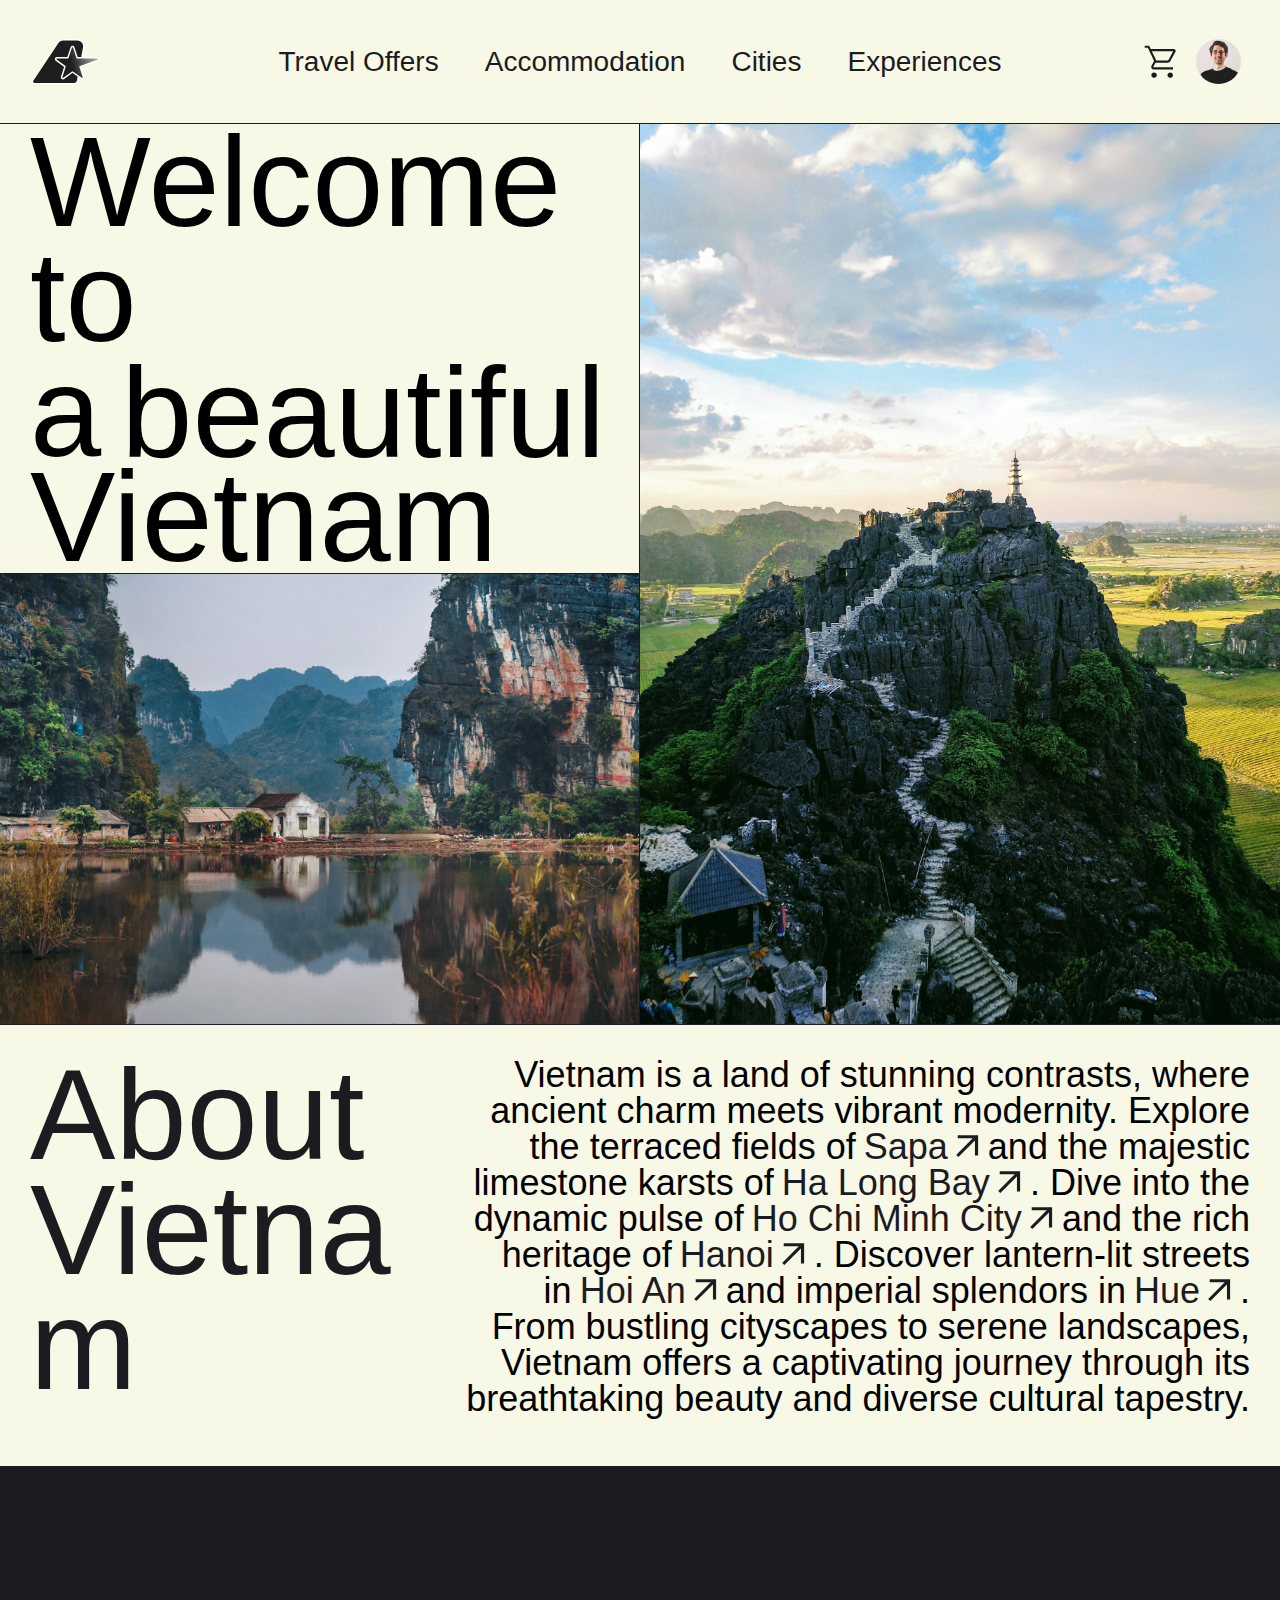
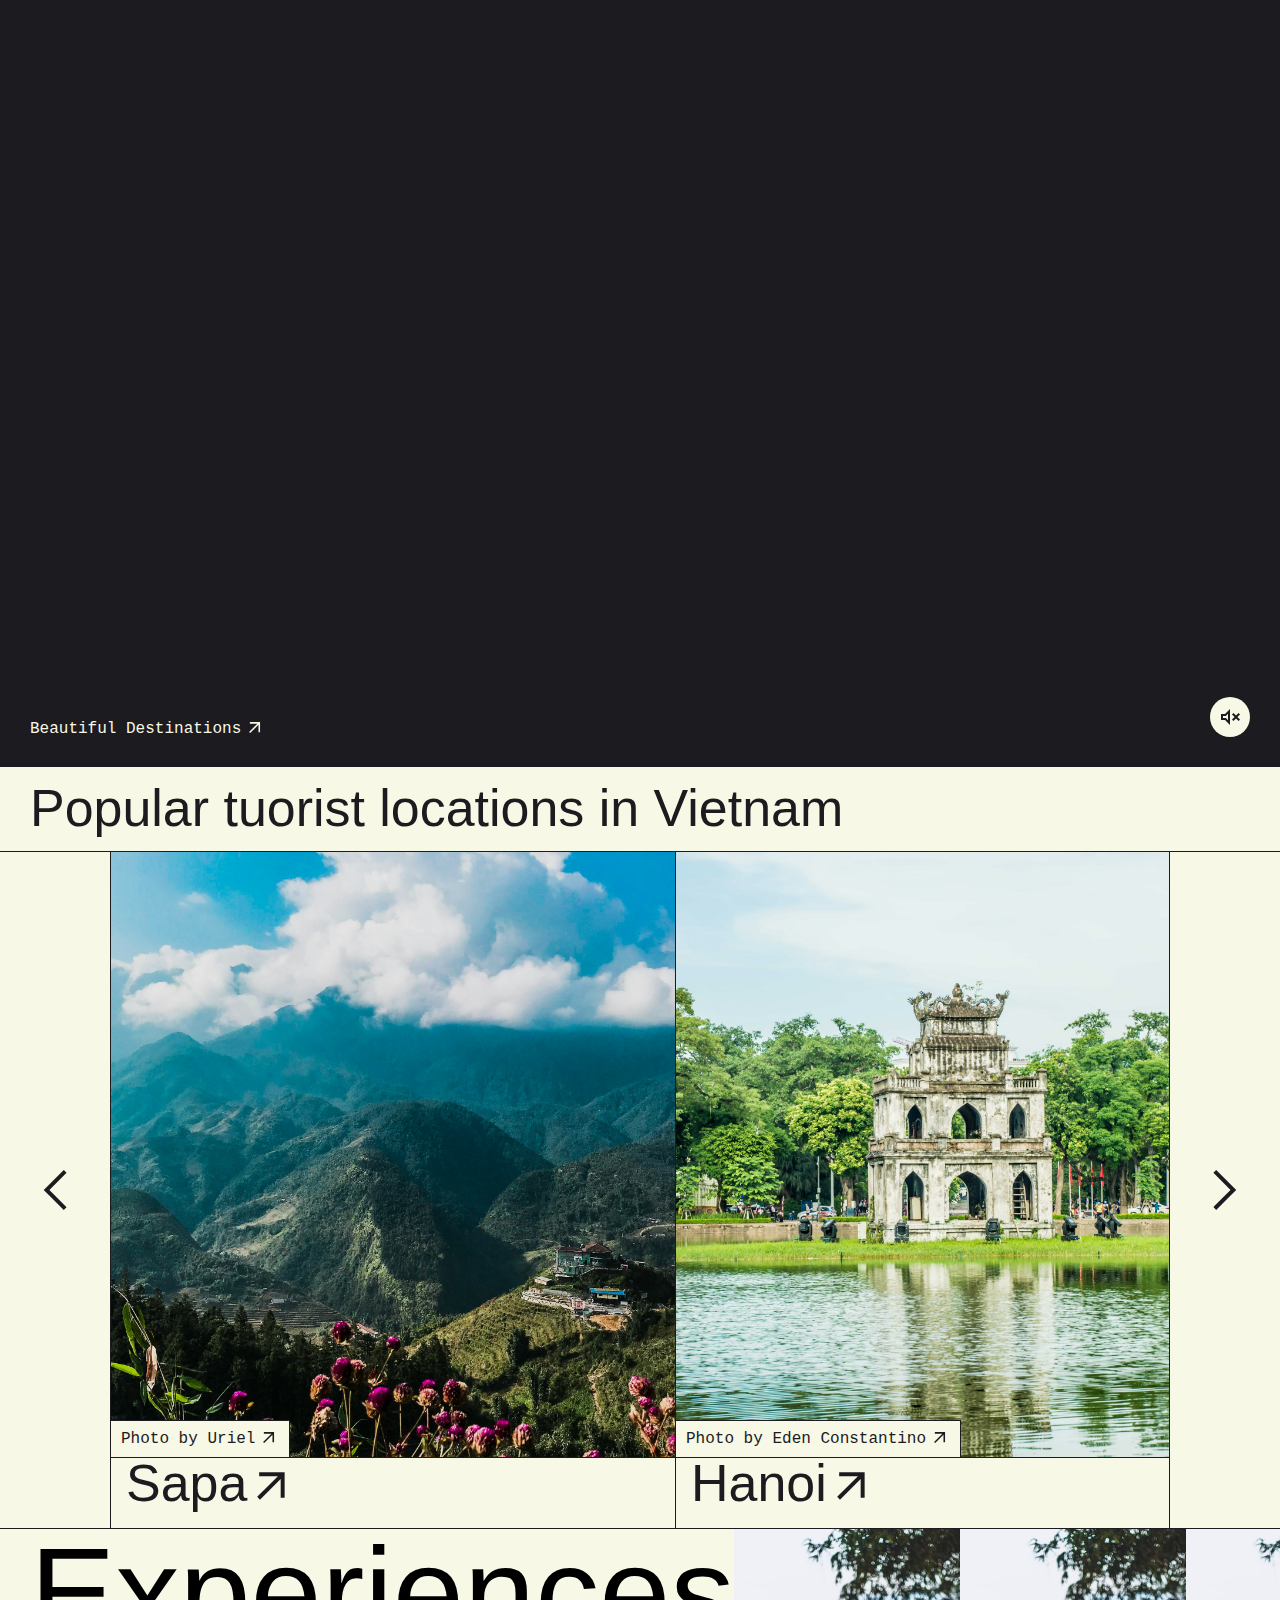
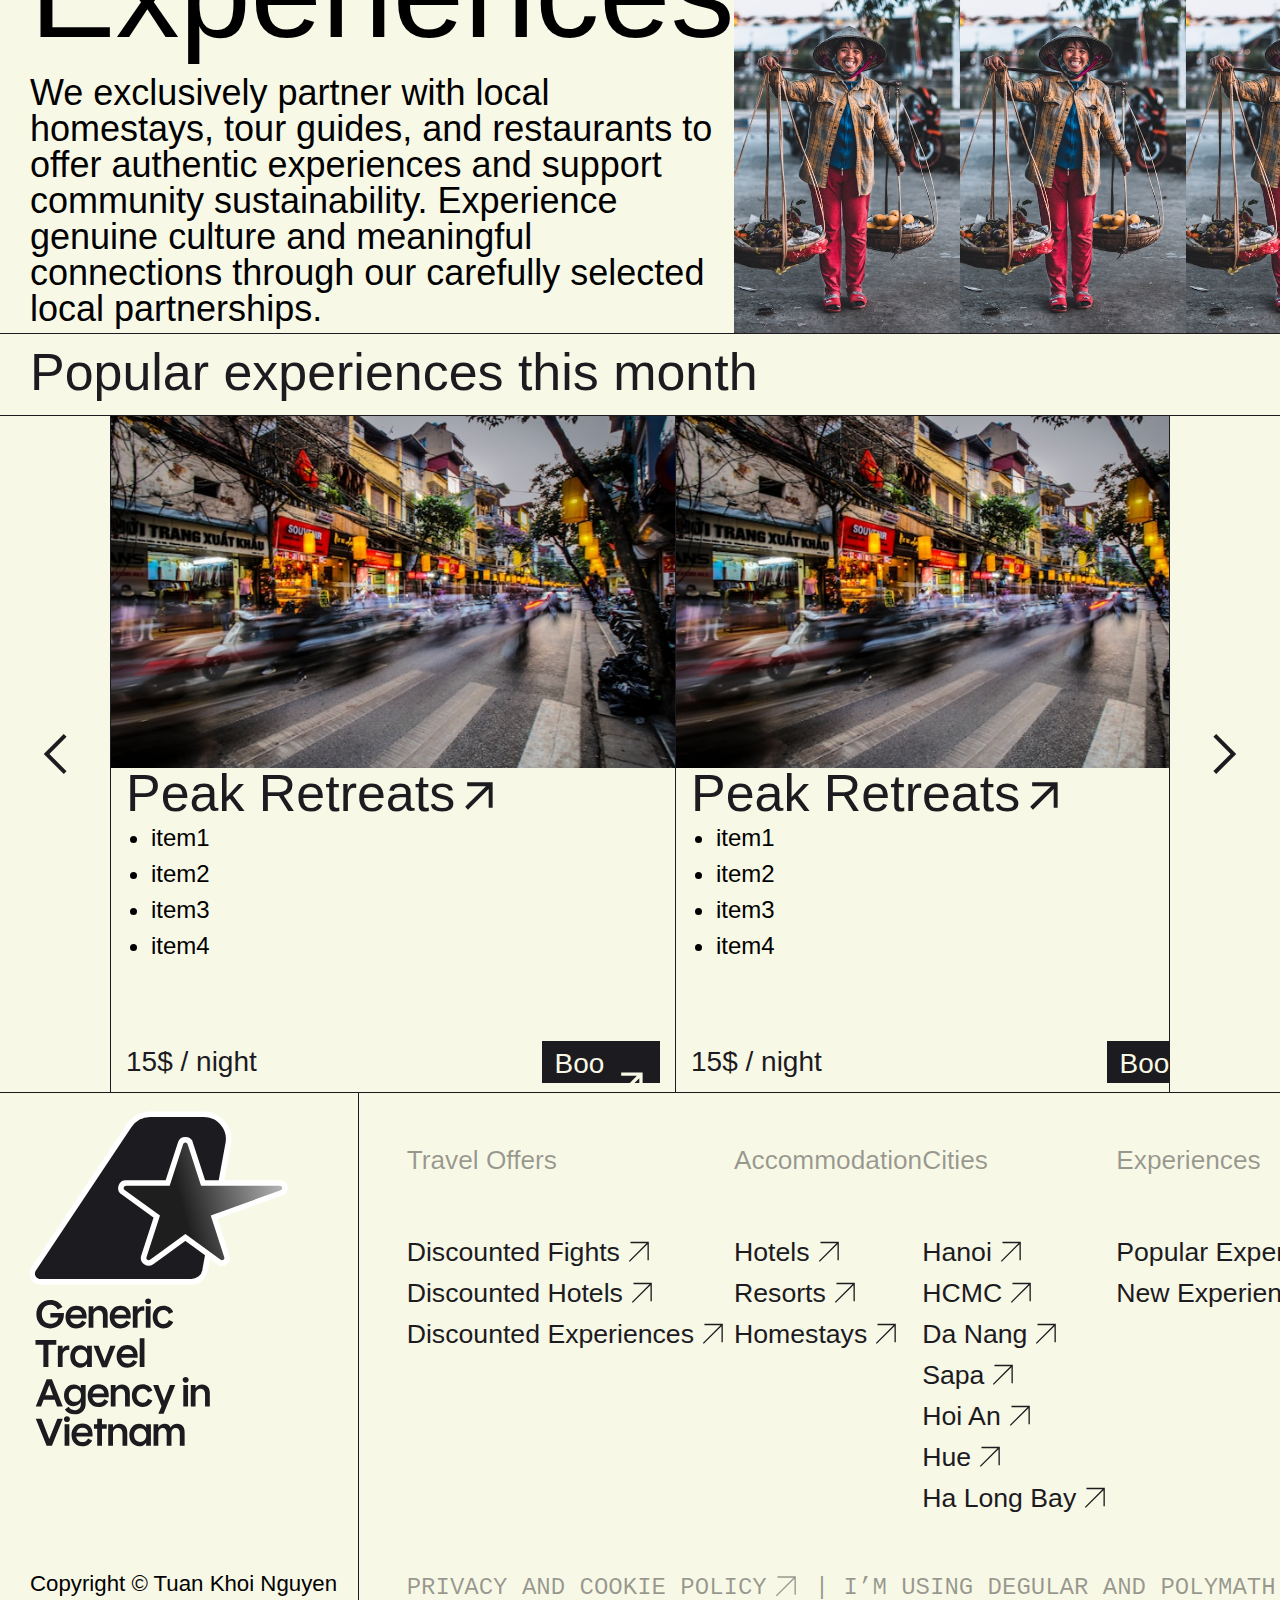
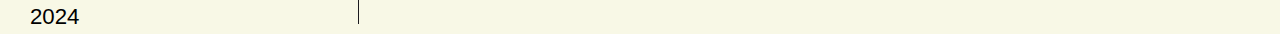
==== index.html @ 3c50012b "finished index.html, polishing will be done later" ====
<!DOCTYPE html>
<html lang="en">

<head>
    <meta charset="UTF-8">
    <meta name="viewport" content="width=device-width, initial-scale=1.0">
    <link rel="icon" type="image/png" href="./FAVICONS/favicon16.png" sizes="16x16">
    <link rel="icon" type="image/png" href="./FAVICONS/favicon32.png" sizes="32x32">
    <link rel="icon" type="image/png" href="./FAVICONS/favicon48.png" sizes="48x48">
    <link rel="icon" type="image/png" href="./FAVICONS/favicon180.png" sizes="180x180">
    <link rel="stylesheet" href="./CSS/index1.css">
    <style>
        /*
        Josh's Custom CSS Reset
        https://www.joshwcomeau.com/css/custom-css-reset/
        */
        *, *::before, *::after {
        box-sizing: border-box;
        }
        * {
        margin: 0;
        }
        body {
        line-height: 1.5;
        -webkit-font-smoothing: antialiased;
        }
        img, picture, video, canvas, svg {
        display: block;
        max-width: 100%;
        }
        input, button, textarea, select {
        font: inherit;
        }
        p, h1, h2, h3, h4, h5, h6 {
        overflow-wrap: break-word;
        }
        #root, #__next {
        isolation: isolate;
        }
    </style>
    <title>Generic Travel Agency</title>
</head>
<body>
    <header>
        <div class="topnav">
            <div class="topnav-centered">
                <div>
                    <a href="#">Travel Offers</a>
                    <a href="#">Accommodation</a>
                    <a href="#">Cities</a>
                    <a href="#">Experiences</a>
                </div>
            </div>
            <a href="#">
                <svg width="1900" height="1247" viewBox="0 0 1900 1247" fill="none" xmlns="http://www.w3.org/2000/svg" class="logo">
                <path d="M1433.32 231.056L1433.32 231.048L1433.32 231.04C1443.39 175.68 1430.05 125.969 1393.57 83.6533C1357.29 41.5611 1310.64 20.192 1255.05 20.192H869.926C839.075 20.192 810.01 27.8332 783.049 43.0083C756.516 57.9423 735.278 77.5276 719.87 101.843L30.8232 1135.41C24.7349 1144.55 20.8069 1154.7 20.2578 1165.68C19.7057 1176.72 22.6428 1187.17 28.0441 1196.71L28.0502 1196.72C39.7036 1217.25 59.3137 1227.02 82.7769 1227.02H1167.22C1190.7 1227.02 1212.09 1219.6 1230.77 1205.13C1249.94 1190.28 1261.87 1170.45 1266.11 1146.52C1266.11 1146.5 1266.11 1146.48 1266.12 1146.46L1433.32 231.056Z" fill="#1E1E1E" stroke="white" stroke-width="39.6161"/>
                <path d="M1252.13 515.407L1159.3 229.71C1148.4 196.146 1100.91 196.146 1090.01 229.71L997.178 515.407L696.779 515.407C661.487 515.407 646.813 560.568 675.365 581.312L918.393 757.882L825.564 1043.58C814.659 1077.14 853.075 1105.05 881.627 1084.31L1124.65 907.74L1367.68 1084.31C1396.23 1105.05 1434.65 1077.14 1423.74 1043.58L1332.38 762.401L1817.95 586.082C1856.28 572.165 1846.29 515.407 1805.51 515.407H1252.13Z" fill="url(#paint0_linear_49_6208)" stroke="white" stroke-width="39.6161"/>
                <defs>
                <linearGradient id="paint0_linear_49_6208" x1="1107.14" y1="708.568" x2="1891.42" y2="502.855" gradientUnits="userSpaceOnUse">
                <stop stop-color="#1E1E1E"/>
                <stop offset="1" stop-color="#C4C4C4"/>
                </linearGradient>
                </defs>
                </svg>
            </a>
            <div class="topnav-right">
                <a href="#" class="checkout">
                    <svg xmlns="http://www.w3.org/2000/svg" height="40px" viewBox="0 -960 960 960" width="40px" fill="#1C1B1F"><path d="M289.4-98.1q-27.54 0-46.68-19.35-19.13-19.35-19.13-47t19.27-46.85q19.27-19.21 46.81-19.21 27.54 0 46.8 19.35 19.27 19.35 19.27 46.99 0 27.65-19.35 46.86T289.4-98.1Zm387.69 0q-27.54 0-46.67-19.35-19.14-19.35-19.14-47t19.27-46.85q19.27-19.21 46.81-19.21 27.54 0 46.81 19.35 19.26 19.35 19.26 46.99 0 27.65-19.35 46.86-19.34 19.21-46.99 19.21ZM235.33-740.15l108.16 225.84h276.48q3.47 0 6.29-1.73t4.48-4.81l114.75-208.53q2.31-4.24.38-7.51-1.92-3.26-6.54-3.26h-504Zm-24.97-50.26h555q24.53 0 37.09 21.09 12.57 21.09.78 42.86L678.55-500.6q-9.94 16.83-25.76 26.69-15.82 9.86-34.33 9.86H324l-52.26 96.25q-2.82 4.62-.06 10 2.76 5.39 8.53 5.39h463.22v50.25H284.67q-38.52 0-56.4-28.88-17.88-28.88-.27-61.37l61.95-112.36-149.33-314.97H65.28V-870h107.49l37.59 79.59Zm133.13 276.1h283.79-283.79Z"/></svg>
                </a>
                <a href="#"><img src="./IMG/user.jpg" alt="user" class="user"></a>
            </div>
        </div>
    </header>
    <div class="intro">
        <div class="title">
            <p>Welcome to</p>
            <div class="adjectives">
                <p class="a">a </p>
                <div class="adj_container">
                    <p class="adj1">beautiful</p>
                    <p>mystical</p>
                    <p>magical</p>
                    <p>vibrant</p>
                    <p>historic</p>
                    <p>beautiful</p>
                </div>
            </div>
            <p>Vietnam</p>
        </div>
        <div class="img1">
            <div class="img1_container"></div>
        </div>
        <div class="img2">
            <div class="img2_container"></div>
        </div>
    </div>
    <div class="aboutvn">
        <div class="aboutvn_title"><p>About Vietnam</p></div>
        <div class="aboutvn_desc">
            <p class="desc">Vietnam is a land of stunning contrasts, where ancient charm meets vibrant modernity. Explore the terraced fields of<a href="#" id="link">Sapa</a>and the majestic limestone karsts of<a href="#" id="link">Ha Long Bay</a>. Dive into the dynamic pulse of<a href="#" id="link">Ho Chi Minh City</a>and the rich heritage of<a href="#" id="link">Hanoi</a>. Discover lantern-lit streets in<a href="#" id="link">Hoi An</a>and imperial splendors in<a href="#" id="link">Hue</a>. From bustling cityscapes to serene landscapes, Vietnam offers a captivating journey through its breathtaking beauty and diverse cultural tapestry.</p>
        </div>       
    </div>
    <div>
        <div class="video1">
            <video autoplay loop muted class="video">
                <source src="./VID/VietnamFromAbove.mp4" type="video/mp4">
            </video>
        </div>
        <button class="mute" title="mute">
            <div class="mute_status_true"></div>
        </button>
        <div class="credits">
            <a href="https://www.youtube.com/watch?v=Ilui-mb3sT0" target="_blank">Beautiful Destinations</a>
        </div>
    </div>
    <div class="popular_locations">
        <div class="p_l_title"><p>Popular tuorist locations in Vietnam</p></div>
        <div class="slider">
            <button class="p_l_left slider_button_left"></button>
            <div class="p_l_container slider_container">
                <div class="p_l_content slider_content"></div>
            </div>
            <button class="p_l_right slider_button_right"></button>
        </div>
    </div>
    <div class="experiences">
        <div class="exp_t_n_desc">
            <p class="exp_title">Experiences</p>
            <p class="exp_desc">We exclusively partner with local homestays, tour guides, and restaurants to offer authentic experiences and support community sustainability. Experience genuine culture and meaningful connections through our carefully selected local partnerships.</p>
        </div>
        <div class="exp_images">
            <img src="./IMG/img17.jpg" alt="">
            <img src="./IMG/img17.jpg" alt="">
            <img src="./IMG/img17.jpg" alt="">
            <img src="./IMG/img17.jpg" alt="">
        </div>
    </div>
    <div class="popular_exp">
        <div class="pop_exp_title">
            <p>Popular experiences this month</p>
        </div>
    </div>
    <div class="slider">
        <button class="p_e_left slider_button_left"></button>
        <div class="p_e_container slider_container">
            <div class="p_e_content slider_content"></div>
        </div>
        <button class="p_e_right slider_button_right"></button>
    </div>
    <footer>
        <div class="footer1">
            <img src="./IMG/gtavlogo.svg" alt="Generic Travel Agency in Vietnam">
            <p>Copyright © Tuan Khoi Nguyen 2024</p>
        </div>
        <div class="footer2">
            <div class="site_map">
                <div class="site_map_chunk">
                    <p>Travel Offers</p>
                    <div>
                        <a href="#" class="site_map_chunk_link">Discounted Fights</a>
                        <a href="#" class="site_map_chunk_link">Discounted Hotels</a>
                        <a href="#" class="site_map_chunk_link">Discounted Experiences</a>
                    </div>
                </div>
                <div class="site_map_chunk">
                    <p>Accommodation</p>
                    <div>
                        <a href="#" class="site_map_chunk_link">Hotels</a>
                        <a href="#" class="site_map_chunk_link">Resorts</a>
                        <a href="#" class="site_map_chunk_link">Homestays</a>
                    </div>
                </div>
                <div class="site_map_chunk">
                    <p>Cities</p>
                    <div>
                        <a href="#" class="site_map_chunk_link">Hanoi</a>
                        <a href="#" class="site_map_chunk_link">HCMC</a>
                        <a href="#" class="site_map_chunk_link">Da Nang</a>
                        <a href="#" class="site_map_chunk_link">Sapa</a>
                        <a href="#" class="site_map_chunk_link">Hoi An</a>
                        <a href="#" class="site_map_chunk_link">Hue</a>
                        <a href="#" class="site_map_chunk_link">Ha Long Bay</a>
                    </div>
                </div>
                <div class="site_map_chunk">
                    <p>Experiences</p>
                    <div>
                        <a href="#" class="site_map_chunk_link">Popular Experiences</a>
                        <a href="#" class="site_map_chunk_link">New Experiences</a>
                    </div>
                </div>
                <div class="site_map_chunk">
                    <p>Socials</p>
                    <div>
                        <!-- <a href="#" class="site_map_chunk_link">Facebook</a> -->
                        <a href="https://x.com/flagz_" class="site_map_chunk_link" target="_blank">Twitter</a>
                        <a href="https://github.com/flagz404" class="site_map_chunk_link" target="_blank">Github</a>
                        <a href="#" class="site_map_chunk_link">Email</a>
                    </div>
                </div>
            </div>
            <p><a href="#">PRIVACY AND COOKIE POLICY</a>| I’M USING DEGULAR AND POLYMATH BY OHNO TYPE</p>
        </div>
    </footer>
    <script src="./JS/script.js"></script>
</body>

</html>
---- CSS/index1.css ----
html {
    scroll-behavior: smooth;
    scroll-snap-type: y mandatory;
}

body {
    background-color: #F8F8E6;
}

.logo {
    width: 72.33px;
    height: 45.39px;
    margin: 9px 9px 0 0;
}

.user {
    height: 45.39px;
    height: 45.39px;
    border-radius: 100px;
    margin-left: 14px;
}

.topnav {
    position: relative;
    overflow: hidden;
    padding: 30px 30px 0 30px;
    height: 124px;
    border-bottom: solid 1px #1C1B1F;
}

.topnav a {
    float: left;
    color: #1C1B1F;
    text-align: center;
    text-decoration: none;
    font-size: 27.99px;
    letter-spacing: -1%;
    line-height: 100%;
    font-family: 'Degular Demo Thin', sans-serif;
}

.topnav a:hover {
    text-decoration: underline;
}

.topnav-centered div {
    float: none;
    position: absolute;
    width: 723px;
    height: 95px;
    display: flex;
    justify-content: space-between;
    align-items: center;
    top: 50%;
    left: 50%;
    transform: translate(-50%, -50%);
}

.topnav-right {
    float: right;
    display: flex;
    align-items: center;
    margin: 9px 9px 0 0;
}

.intro {
    display: grid;
    grid-template-columns: repeat(2, 50vw);
    grid-template-rows: repeat(2, 50vh);
    grid-column-gap: 0;
    grid-row-gap: 0;
}
    
.title {
    grid-area: 1 / 1 / 2 / 2;
    display: flex;
    flex-direction: column;
    justify-content: center;
    padding-left: 30px;
    outline: solid 1px #1C1B1F;
    font-family: 'Degular Display Demo Thin', sans-serif;
    font-size: 128px;
    letter-spacing: -0.5%;
    line-height: 90%;
}

.img1 {
    grid-area: 2 / 1 / 3 / 2;
    position: relative;
    overflow: hidden;
    outline: solid 1px #1C1B1F;
}

.img1_container {
    display: flex;
    flex-direction: column;
    align-items: center;
    justify-content: baseline;
}

.img2 {
    grid-area: 1 / 2 / 3 / 3;
    position: relative;
    overflow: hidden;
    outline: solid 1px #1C1B1F;
}

.img2_container {
    display: flex;
    flex-direction: column;
    align-items: center;
    justify-content: baseline;
}

.img1_container img {
    object-fit: cover;
    width: 50vw;
    height: 50vh;
}

.img2_container img {
    object-fit: cover;
    width: 50vw;
    height: 100vh;
}

.adjectives {
    width: 587px;
    height: 131px;
    overflow: hidden;
    display: flex;
}

.a {
    margin-right: 20px;
}

.adj_container {
    display: flex;
    flex-direction: column;
    position: relative;
    font-family: 'Degular Display Demo Semibold', sans-serif;
    transform: translateY(-5px);
}

.adj_container p {
    line-height: 100%;
}

.aboutvn {
    padding: 33px 30px 49px 30px;
    display: flex;
    justify-content: space-between;
    border-bottom: solid 1px #1C1B1F;
}

.aboutvn_title {
    width: 431px;
    height: auto;
}

.aboutvn_title p {
    font-family: 'Degular Display Demo Semibold', sans-serif;
    font-size: 128px;
    letter-spacing: -0.5%;
    line-height: 90%;
    color: #1C1B1F;
}

.aboutvn_desc {
    width: 895px;
    height: auto;
}

.desc{
    font-family: 'Degular Demo Light', sans-serif;
    font-size: 36px;
    line-height: 100%;
    text-align: right;
}


#link:hover {
    text-decoration: underline;
    color: #1C1B1F;
}

#link {
    font-family: 'Degular Demo Semibold', sans-serif;
    font-size: 36px;
    line-height: 100%;
    text-align: right;
    background: url("data:image/svg+xml;charset=UTF-8,%3csvg xmlns='http://www.w3.org/2000/svg' height='40px' viewBox='0 -960 960 960' width='40px' fill='%231C1B1F'%3e%3cpath d='m248.74-237.38-53.28-53.29 398.12-398.12H233.37v-75.75h489.25v489.08H646.7v-360.05L248.74-237.38Z'/%3e%3c/svg%3e") no-repeat right bottom;
    padding-right: 40px;
    color: #1C1B1F;
    text-decoration: none;
    position: sticky;
    margin-left: 8px;
}

.line_with_link {
    display: flex;
}

.line_with_link label {
    white-space: nowrap;
}

.video1 {
    width: 100vw !important;
    height: 100vh !important;
    background-color: #1C1B1F;
    display: flex;
    place-content: center;
    overflow: hidden;
}

.mute {
    padding: 8px;
    border: none;
    border-radius: 100%;
    background-color: #F8F8E6;
    cursor: pointer;
    margin: -70px 30px 30px 30px;
    position: relative;
    float: right;
}

.mute_status_true.mute_status_false {
    width: 24px;
    height: 24px;
    background-image: url("data:image/svg+xml;charset=UTF-8,%3csvg xmlns='http://www.w3.org/2000/svg' height='24px' viewBox='0 -960 960 960' width='24px' fill='%231C1B1F'%3e%3cpath d='M560-131v-82q90-26 145-100t55-168q0-94-55-168T560-749v-82q124 28 202 125.5T840-481q0 127-78 224.5T560-131ZM120-360v-240h160l200-200v640L280-360H120Zm440 40v-322q47 22 73.5 66t26.5 96q0 51-26.5 94.5T560-320ZM400-606l-86 86H200v80h114l86 86v-252ZM300-480Z'/%3e%3c/svg%3e") !important;
}

.mute_status_true {
    width: 24px;
    height: 24px;
    background-image: url("data:image/svg+xml;charset=UTF-8,%3csvg xmlns='http://www.w3.org/2000/svg' height='24px' viewBox='0 -960 960 960' width='24px' fill='%231C1B1F'%3e%3cpath d='m616-320-56-56 104-104-104-104 56-56 104 104 104-104 56 56-104 104 104 104-56 56-104-104-104 104Zm-496-40v-240h160l200-200v640L280-360H120Zm280-246-86 86H200v80h114l86 86v-252ZM300-480Z'/%3e%3c/svg%3e");
}

.credits {
    margin: -51px 30px 30px 30px;
}

.credits a {
    position: relative;
    font-family: 'Degular Mono Demo Light', monospace;
    line-height: 100%;
    letter-spacing: -1%;
    color: #F8F8E6;
    text-decoration: none;
    padding-right: 24px;
    background: url("data:image/svg+xml;charset=UTF-8,%3csvg xmlns='http://www.w3.org/2000/svg' height='20px' viewBox='0 -960 960 960' width='20px' fill='%23F8F8E6'%3e%3cpath d='m248.74-237.38-53.28-53.29 398.12-398.12H233.37v-75.75h489.25v489.08H646.7v-360.05L248.74-237.38Z'/%3e%3c/svg%3e") no-repeat right bottom;
}

.credits a:hover {
    text-decoration: underline;
}

.p_l_title {
    font-family: 'Degular Display Demo Regular', sans-serif;
    font-size: 51.94px;
    color: #1C1B1F;
    border-bottom: solid 1px #1C1B1F;
}

.p_l_title p {
    margin-left: 30px;
    margin-bottom: 3px;
}

.slider {
    display: flex;
}

.slider_button_left {
    border-radius: 0;
    border: none;
    border-right: solid 1px #1C1B1F;
    width: 111px;
    height: 676px;
    background: url("data:image/svg+xml;charset=UTF-8,%3csvg width='48' height='48' viewBox='0 0 48 48' fill='none' xmlns='http://www.w3.org/2000/svg'%3e%3cmask id='mask0_116_13' style='mask-type:alpha' maskUnits='userSpaceOnUse' x='0' y='0' width='48' height='48'%3e%3crect width='48' height='48' fill='%23D9D9D9'/%3e%3c/mask%3e%3cg mask='url(%23mask0_116_13)'%3e%3cpath d='M32.75 44L12.75 24L32.75 4L35.55 6.85L18.4 24L35.55 41.15L32.75 44Z' fill='%231C1B1F'/%3e%3c/g%3e%3c/svg%3e") no-repeat center center #F8F8E6;
    cursor: pointer;
    position: relative;
}

.slider_button_right {
    border-radius: 0;
    border: none;
    border-left: solid 1px #1C1B1F;
    width: 111px;
    height: 676px;
    background: url("data:image/svg+xml;charset=UTF-8,%3csvg xmlns='http://www.w3.org/2000/svg' height='48px' viewBox='0 -960 960 960' width='48px' fill='%231C1B1F'%3e%3cpath d='m304-82-56-57 343-343-343-343 56-57 400 400L304-82Z'/%3e%3c/svg%3e") no-repeat center center #F8F8E6;
    cursor: pointer;
    position: relative;
}

.slider_content {
    height: auto;
    display: flex;
}

.slider_container {
    width: calc(100vw - 222px);
    overflow: hidden;
}

.silder_card {
    width: 565px;
    min-width: 565px;
    height: 676px;
    border-right: solid 1px #1C1B1F;
}

.silder_card div {
    width: fit-content;
    position: relative;
    background-color: #F8F8E6;
    margin-top: -38px;
    margin-left: -1px;
    padding: 10px;
    border: solid 1px #1C1B1F;
}

.silder_card div p {
    position: relative;
    font-family: 'Degular Mono Demo Light', monospace;
    line-height: 100%;
    color: #1C1B1F;
}

.credits2 {
    letter-spacing: -1%;
    color: #1C1B1F;
    padding-right: 24px;
    text-decoration: none;
    background: url("data:image/svg+xml;charset=UTF-8,%3csvg xmlns='http://www.w3.org/2000/svg' height='20px' viewBox='0 -960 960 960' width='20px' fill='%231C1B1F'%3e%3cpath d='m248.74-237.38-53.28-53.29 398.12-398.12H233.37v-75.75h489.25v489.08H646.7v-360.05L248.74-237.38Z'/%3e%3c/svg%3e") no-repeat right bottom;
}

.credits2:hover {
    text-decoration: underline;
}

.silder_card img {
    width: 565px;
    height: 606px;
    object-fit: cover;
    border-bottom: solid 1px #1C1B1F;
}

.slider_link:hover {
    text-decoration: underline;
    color: #1C1B1F;
}

.slider_link {
    font-family: 'Degular Demo Semibold', sans-serif;
    font-size: 51.94px;
    line-height: 100%;
    text-align: right;
    background: url("data:image/svg+xml;charset=UTF-8,%3csvg xmlns='http://www.w3.org/2000/svg' height='50px' viewBox='0 -960 960 960' width='50px' fill='%231C1B1F'%3e%3cpath d='m248.74-237.38-53.28-53.29 398.12-398.12H233.37v-75.75h489.25v489.08H646.7v-360.05L248.74-237.38Z'/%3e%3c/svg%3e") no-repeat right bottom;
    padding-right: 50px;
    color: #1C1B1F;
    text-decoration: none;
    margin-left: 15px;
}

.experiences {
    height: 406px;
    border-top: solid 1px #1C1B1F;
    border-bottom: solid 1px #1C1B1F;
    display: flex;
    align-items: center;
    justify-content: space-between;
}

.exp_t_n_desc {
    display: flex;
    flex-direction: column;
    width: 809px;
    margin-left: 30px;
}

.exp_title {
    font-family: 'Degular Display Demo Semibold', sans-serif;
    font-size: 128px;
    line-height: 90%;
    letter-spacing: -0.5%;
}

.exp_desc {
    font-family: 'Degular Demo Light', sans-serif;
    font-size: 36px;
    line-height: 100%;
    margin-top: 24px;
}

.exp_images {
    display: flex;
}

.exp_images img {
    object-fit: cover;
    width: 226px;
    height: 404px;
}

.pop_exp_title {
    font-family: 'Degular Display Demo Regular', sans-serif;
    font-size: 51.94px;
    color: #1C1B1F;
    border-bottom: solid 1px #1C1B1F;   
}

.pop_exp_title p {
    margin-left: 30px;
    margin-bottom: 3px;
}

.p_e_card img {
    object-fit: cover;
    width: 565px;
    height: 352px;
}

.p_e_card {
    border-right: solid 1px #1C1B1F;
    min-width: 565px;
}

.p_e_desc {
    font-family: 'Degular Display Demo Light', sans-serif;
    font-size: 24px;
}

.exp_card_desc {
    display: grid;
    grid-template-columns: auto;
    grid-template-rows: 261px 51.03px;
    grid-column-gap: 0px;
    grid-row-gap: 12px;
}

.div1 {
    grid-area: 1 / 1 / 2 / 2;
}

.div2 {
    display: flex;
    align-items: center;
    justify-content: space-between;
    padding: 0 15px 9px 15px;
    grid-area: 2 / 1 / 3 / 2;
}

.div2 button {
    width: 118px;
    height: 42px;
    border-radius: 0;
    background-color: #1C1B1F;
    border: solid 1px #1C1B1F;
    color: #F8F8E6;
    cursor: pointer;
}

.div2 button:hover {
    transform: translate(450ms ease-in-out);
    border: solid 1px #F8F8E6;
    color: #1C1B1F;
    background-color: #F8F8E6;
    cursor: pointer;
}

.div2 button:hover p {
    padding-right: 43px;
    background: url("data:image/svg+xml;charset=UTF-8,%3csvg xmlns='http://www.w3.org/2000/svg' height='42px' viewBox='0 -960 960 960' width='42px' fill='%231C1B1F'%3e%3cpath d='m248.74-237.38-53.28-53.29 398.12-398.12H233.37v-75.75h489.25v489.08H646.7v-360.05L248.74-237.38Z'/%3e%3c/svg%3e") no-repeat right center;
}

.div2 p {
    font-family: 'Degular Display Demo Medium', sans-serif;
    font-size: 27.99px;
    padding-right: 43px;
    background: url("data:image/svg+xml;charset=UTF-8,%3csvg xmlns='http://www.w3.org/2000/svg' height='42px' viewBox='0 -960 960 960' width='42px' fill='%23F8F8E6'%3e%3cpath d='m248.74-237.38-53.28-53.29 398.12-398.12H233.37v-75.75h489.25v489.08H646.7v-360.05L248.74-237.38Z'/%3e%3c/svg%3e") no-repeat right center;
}

.p_e_price {
    font-family: 'Degular Display Demo Regular', sans-serif;
    font-size: 28px;
    color: #1C1B1F;
}

footer {
    display: grid;
    grid-template-columns: 358.71px 1fr;
    grid-template-rows: 530.75px;
    grid-column-gap: 0px;
    grid-row-gap: 0px;
    border-top: solid 1px #1C1B1F;
}

.footer1 {
    grid-area: 1 / 1 / 2 / 2;
    border-right: solid 1px #1C1B1F;
    padding: 18.4px 0 18px 30px;
}

.footer1 img {
    height: 340.62px;
    width: 262.95px;
    object-fit: cover;
}

.footer1 p {
    font-family: 'Degular Display Demo Light', sans-serif;
    font-size: 22.25px;
    margin-top: 115px;
}

.footer2 {
    grid-area: 1 / 2 / 2 / 3;
    padding: 48px 48px 0 48px;
}

.footer2 p {
    font-family: 'Degular Mono Demo Light', monospace;
    font-size: 24px;
    letter-spacing: -8%;
    color: #1C1B1F70;
}

.footer2 p a {
    font-family: 'Degular Mono Demo Light', monospace;
    font-size: 24px;
    letter-spacing: -8%;
    color: #1C1B1F70;
    text-decoration: none;
    padding-right: 40px;
    margin-right: 8px;
    background: url("data:image/svg+xml;charset=UTF-8,%3csvg xmlns='http://www.w3.org/2000/svg' height='40px' viewBox='0 -960 960 960' width='40px' fill='%231C1B1F70'%3e%3cpath d='M234.54-268.46 212-291l424.23-425H251.54v-32h440v440h-32v-384.69l-425 424.23Z'/%3e%3c/svg%3e") no-repeat right center;
}

.footer2 p a:hover {
    text-decoration: underline;
}

.site_map {
    display: flex;
    justify-content: space-between;
    margin-bottom: 50px;
}

.site_map_chunk {
    width: auto;
}

.site_map_chunk p {
    font-family: 'Degular Display Demo Light', sans-serif;
    font-size: 26.25px;
    color: #1C1B1F70;
    margin-bottom: 53px;
}

.site_map_chunk div {
    display: flex;
    flex-direction: column;
}

.site_map_chunk_link {
    width: min-content;
    margin-bottom: 1px;
    font-family: 'Degular Display Demo Light', sans-serif;
    font-size: 26.65px;
    color: #1C1B1F;
    text-decoration: none;
    padding-right: 40px;
    white-space: nowrap;
    background: url("data:image/svg+xml;charset=UTF-8,%3csvg xmlns='http://www.w3.org/2000/svg' height='40px' viewBox='0 -960 960 960' width='40px' fill='%231C1B1F'%3e%3cpath d='M234.54-268.46 212-291l424.23-425H251.54v-32h440v440h-32v-384.69l-425 424.23Z'/%3e%3c/svg%3e") no-repeat right center;
}

.site_map_chunk_link:hover {
    text-decoration: underline;
}
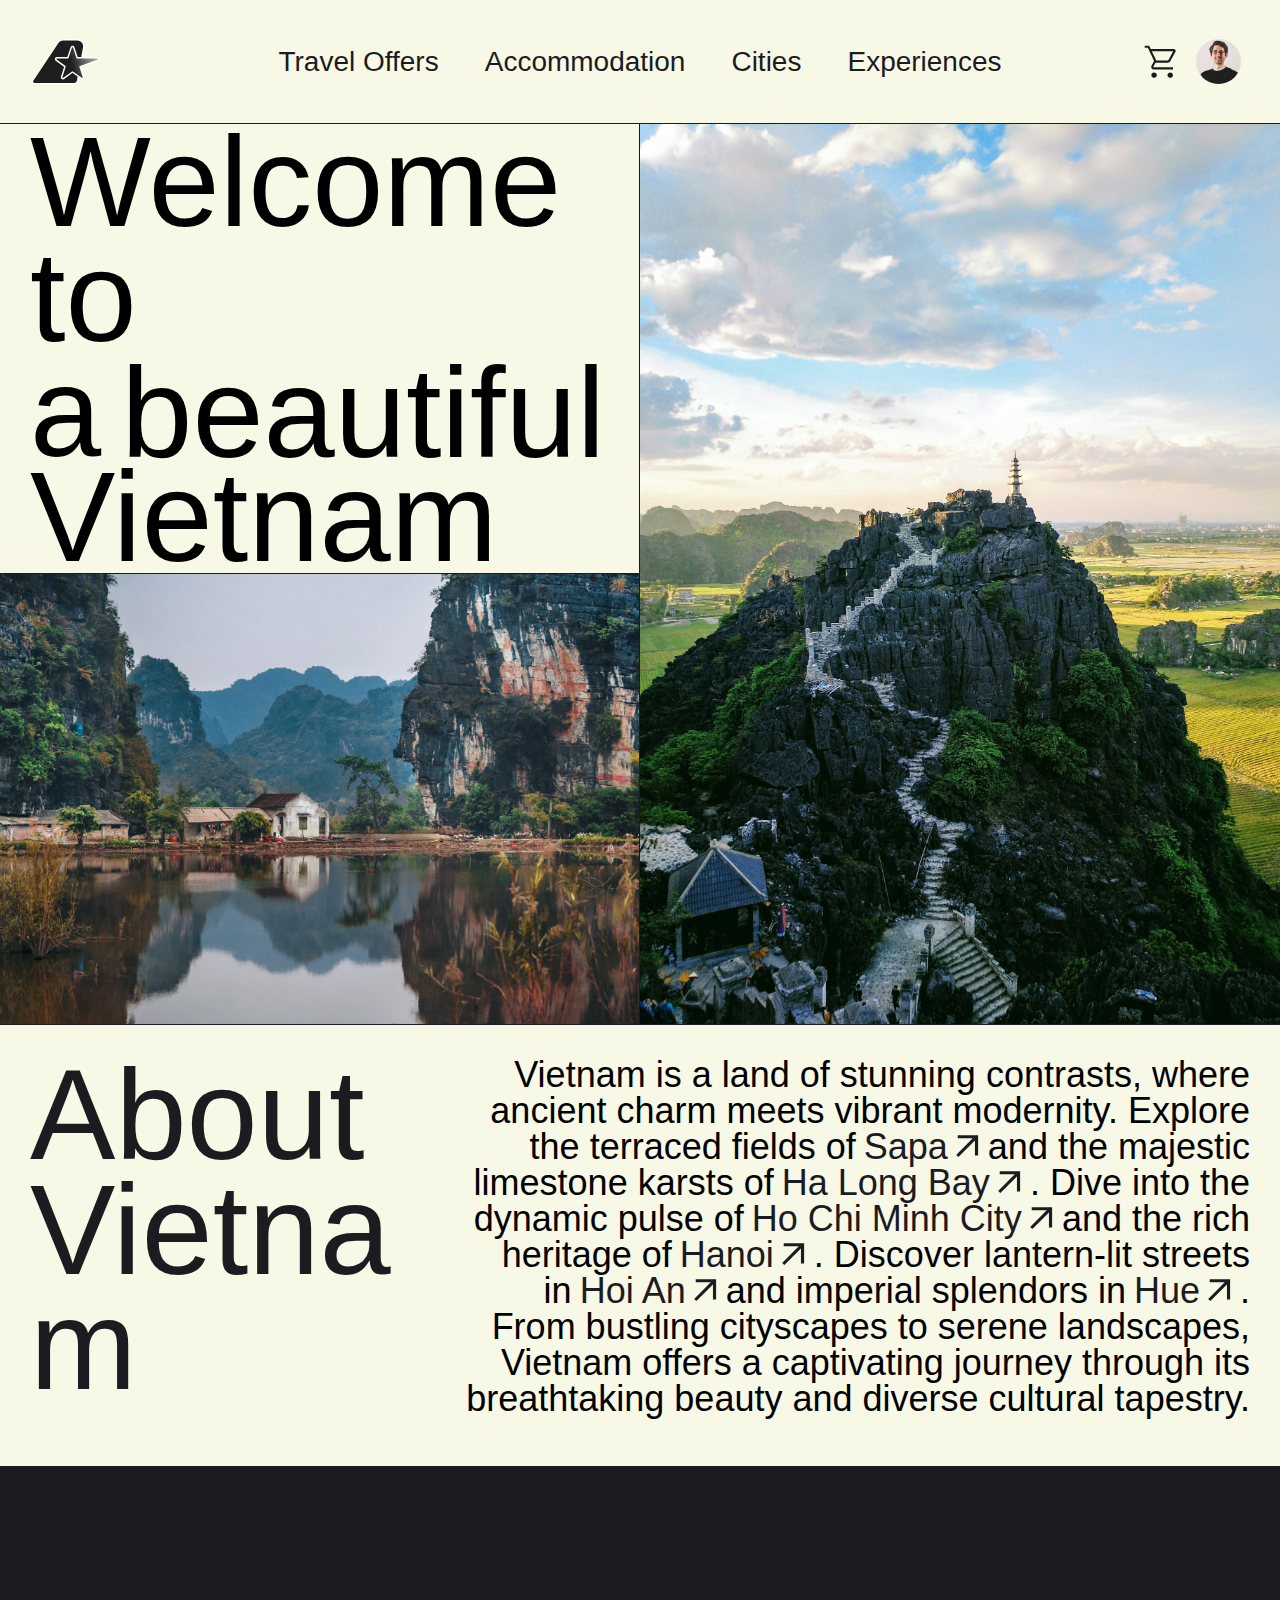
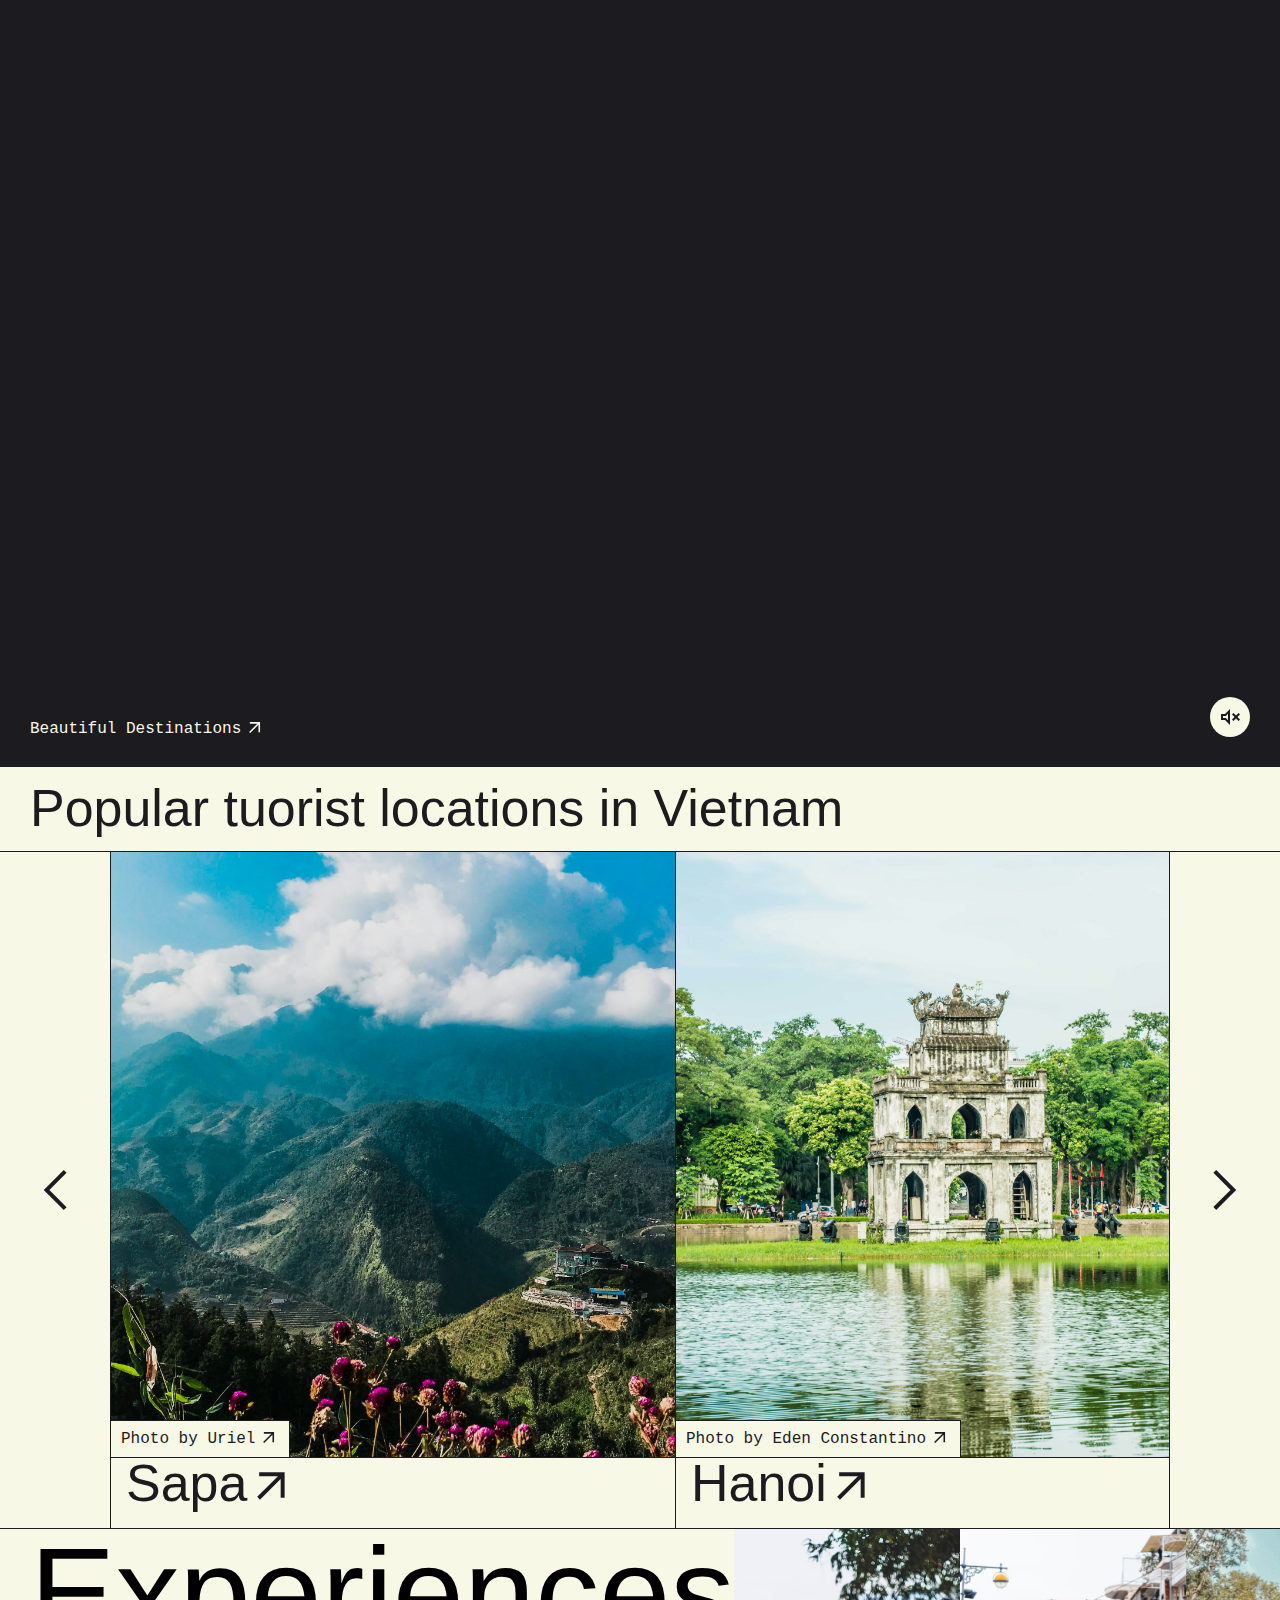
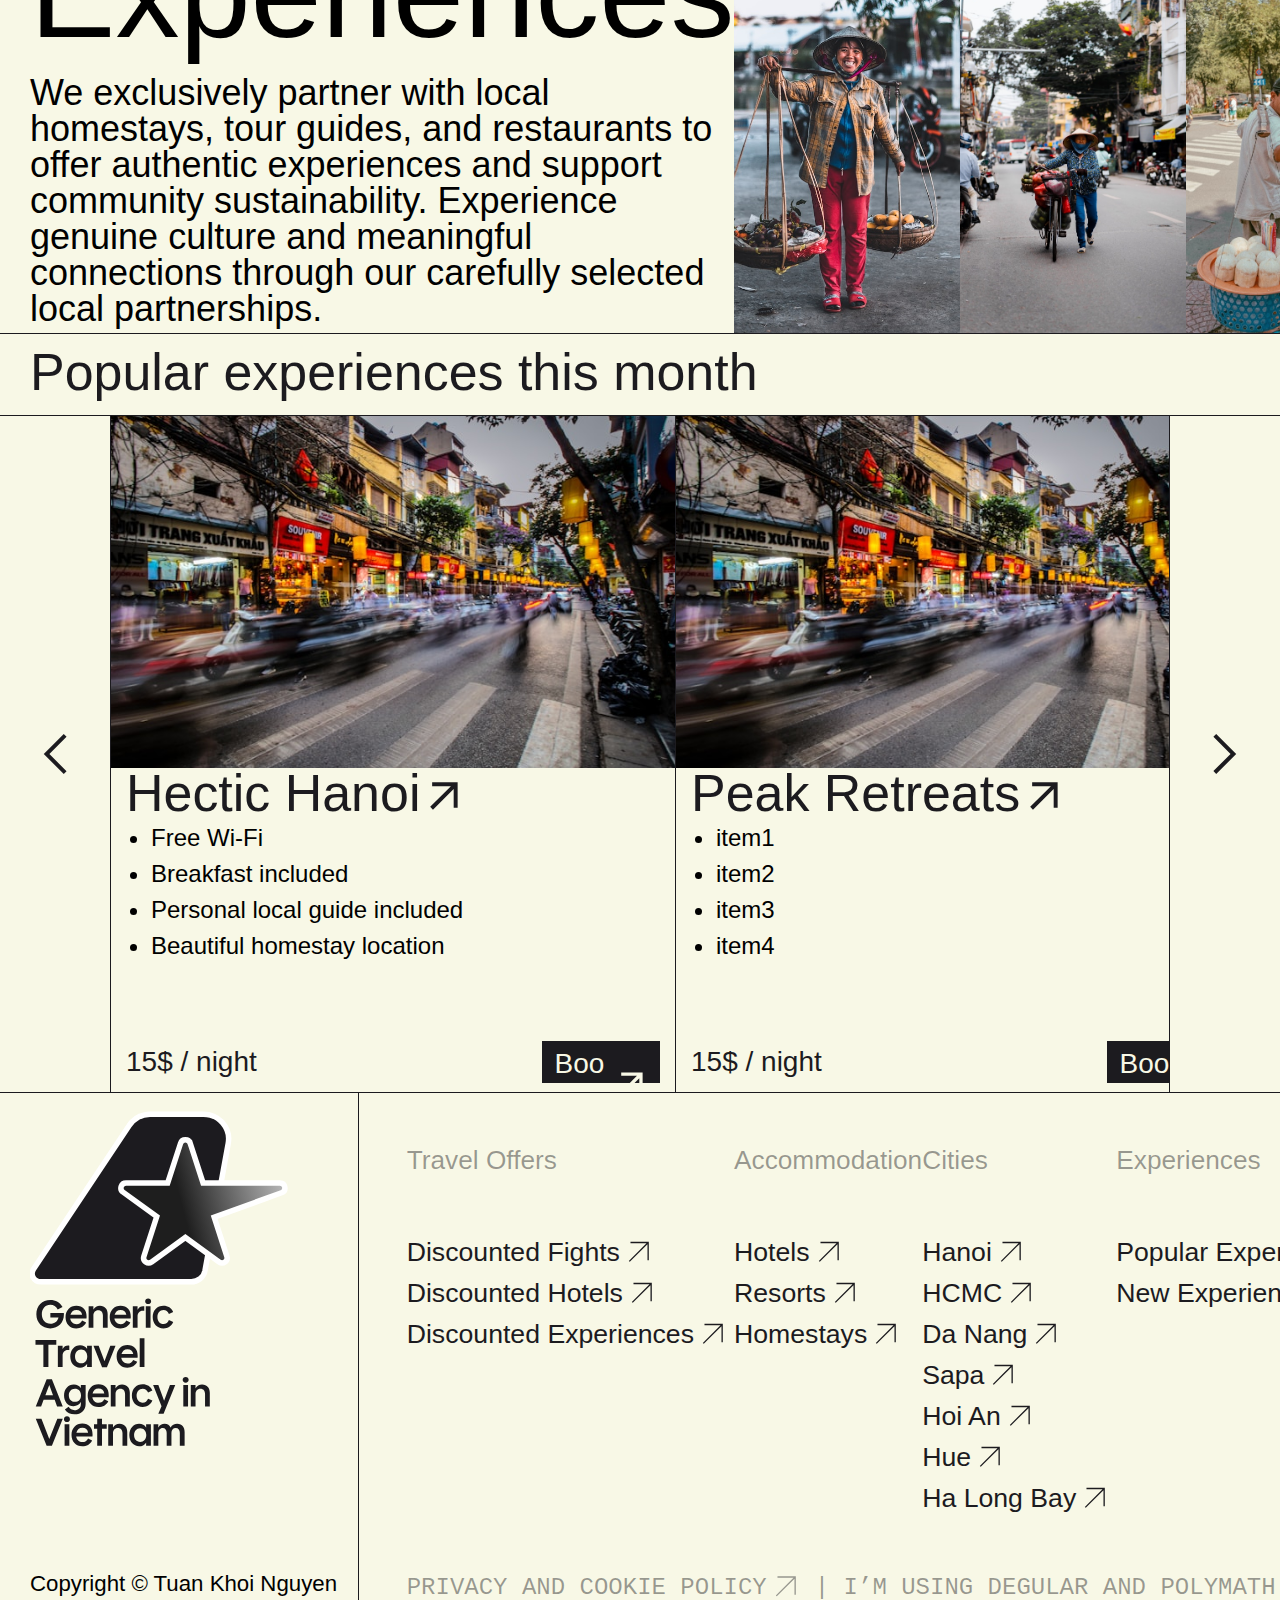
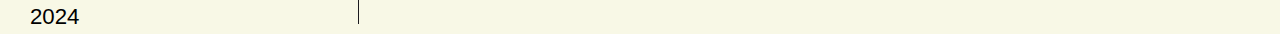
==== commit 30ca8fc2: "pushing minor changes" ====
--- a/index.html
+++ b/index.html
@@ -130,9 +130,9 @@
         </div>
         <div class="exp_images">
             <img src="./IMG/img17.jpg" alt="">
-            <img src="./IMG/img17.jpg" alt="">
-            <img src="./IMG/img17.jpg" alt="">
-            <img src="./IMG/img17.jpg" alt="">
+            <img src="./IMG/img19.jpg" alt="">
+            <img src="./IMG/img20.jpg" alt="">
+            <img src="./IMG/img21.jpg" alt="">
         </div>
     </div>
     <div class="popular_exp">
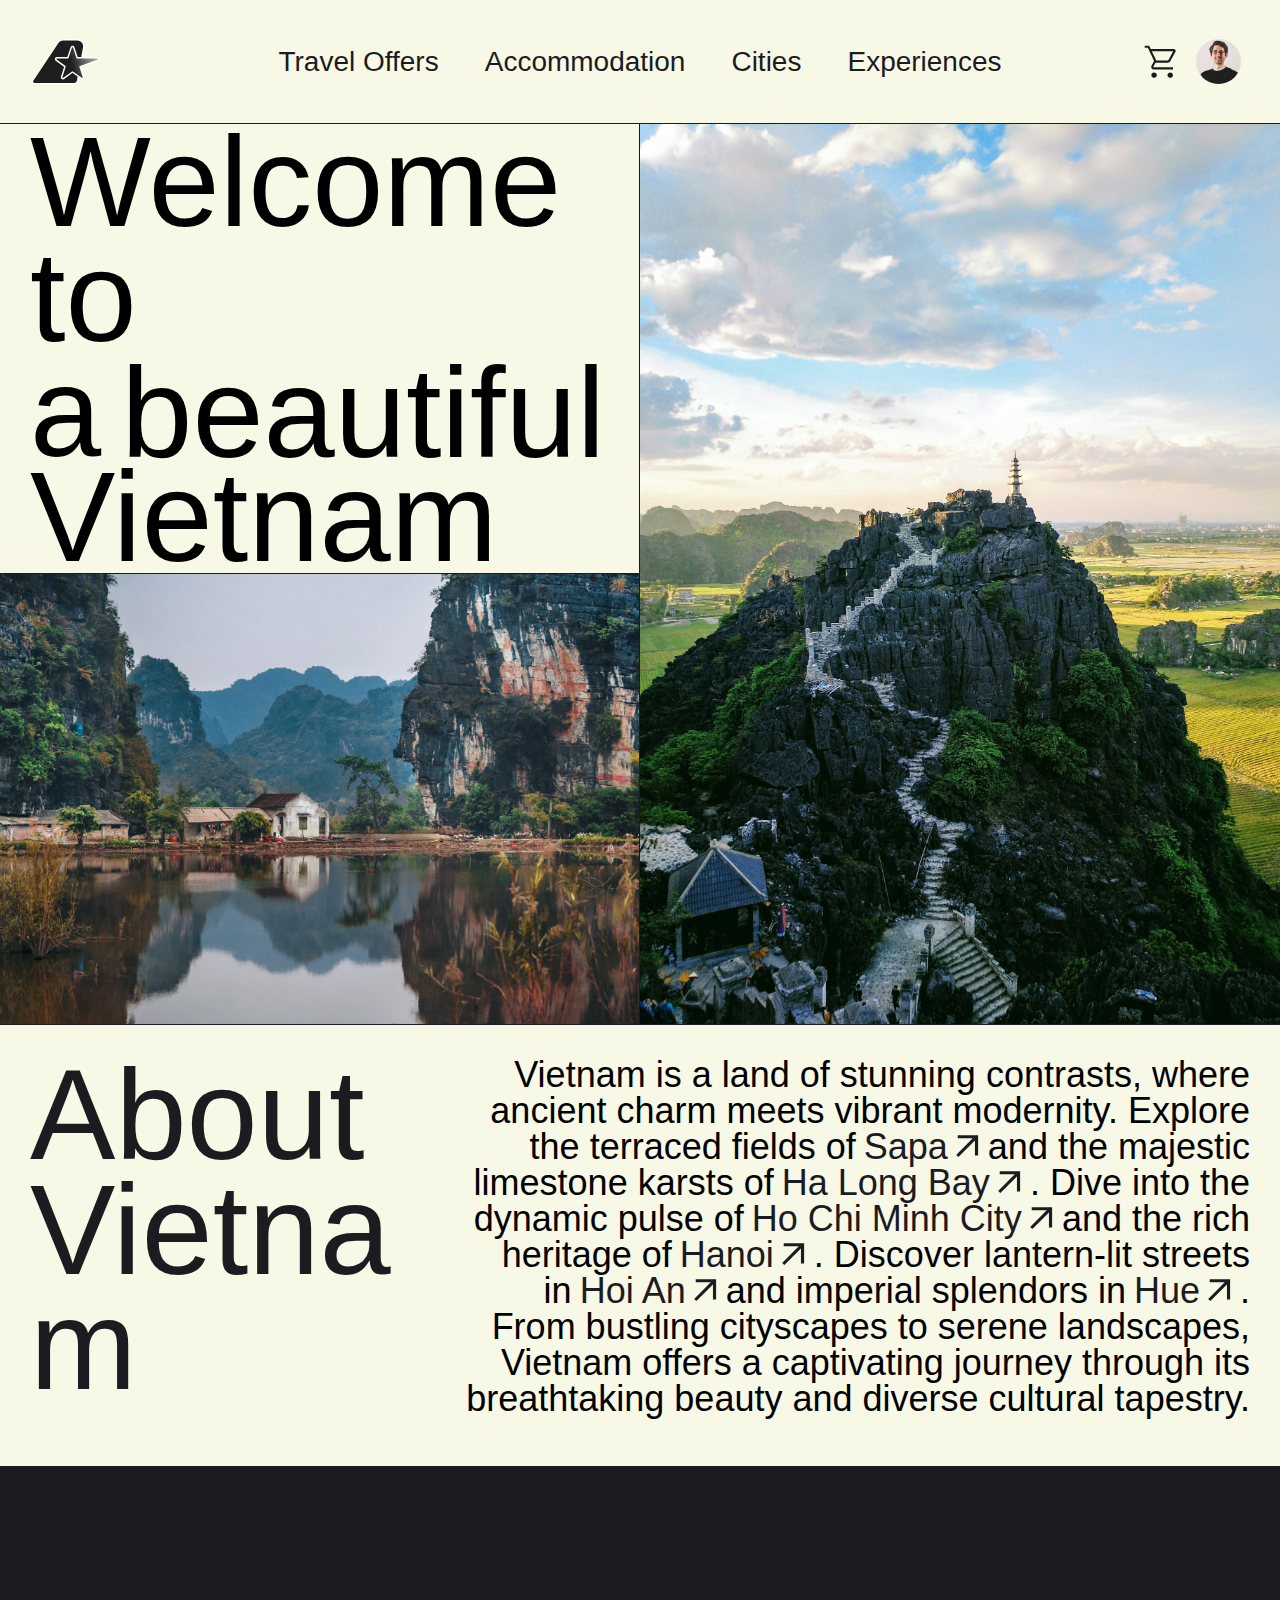
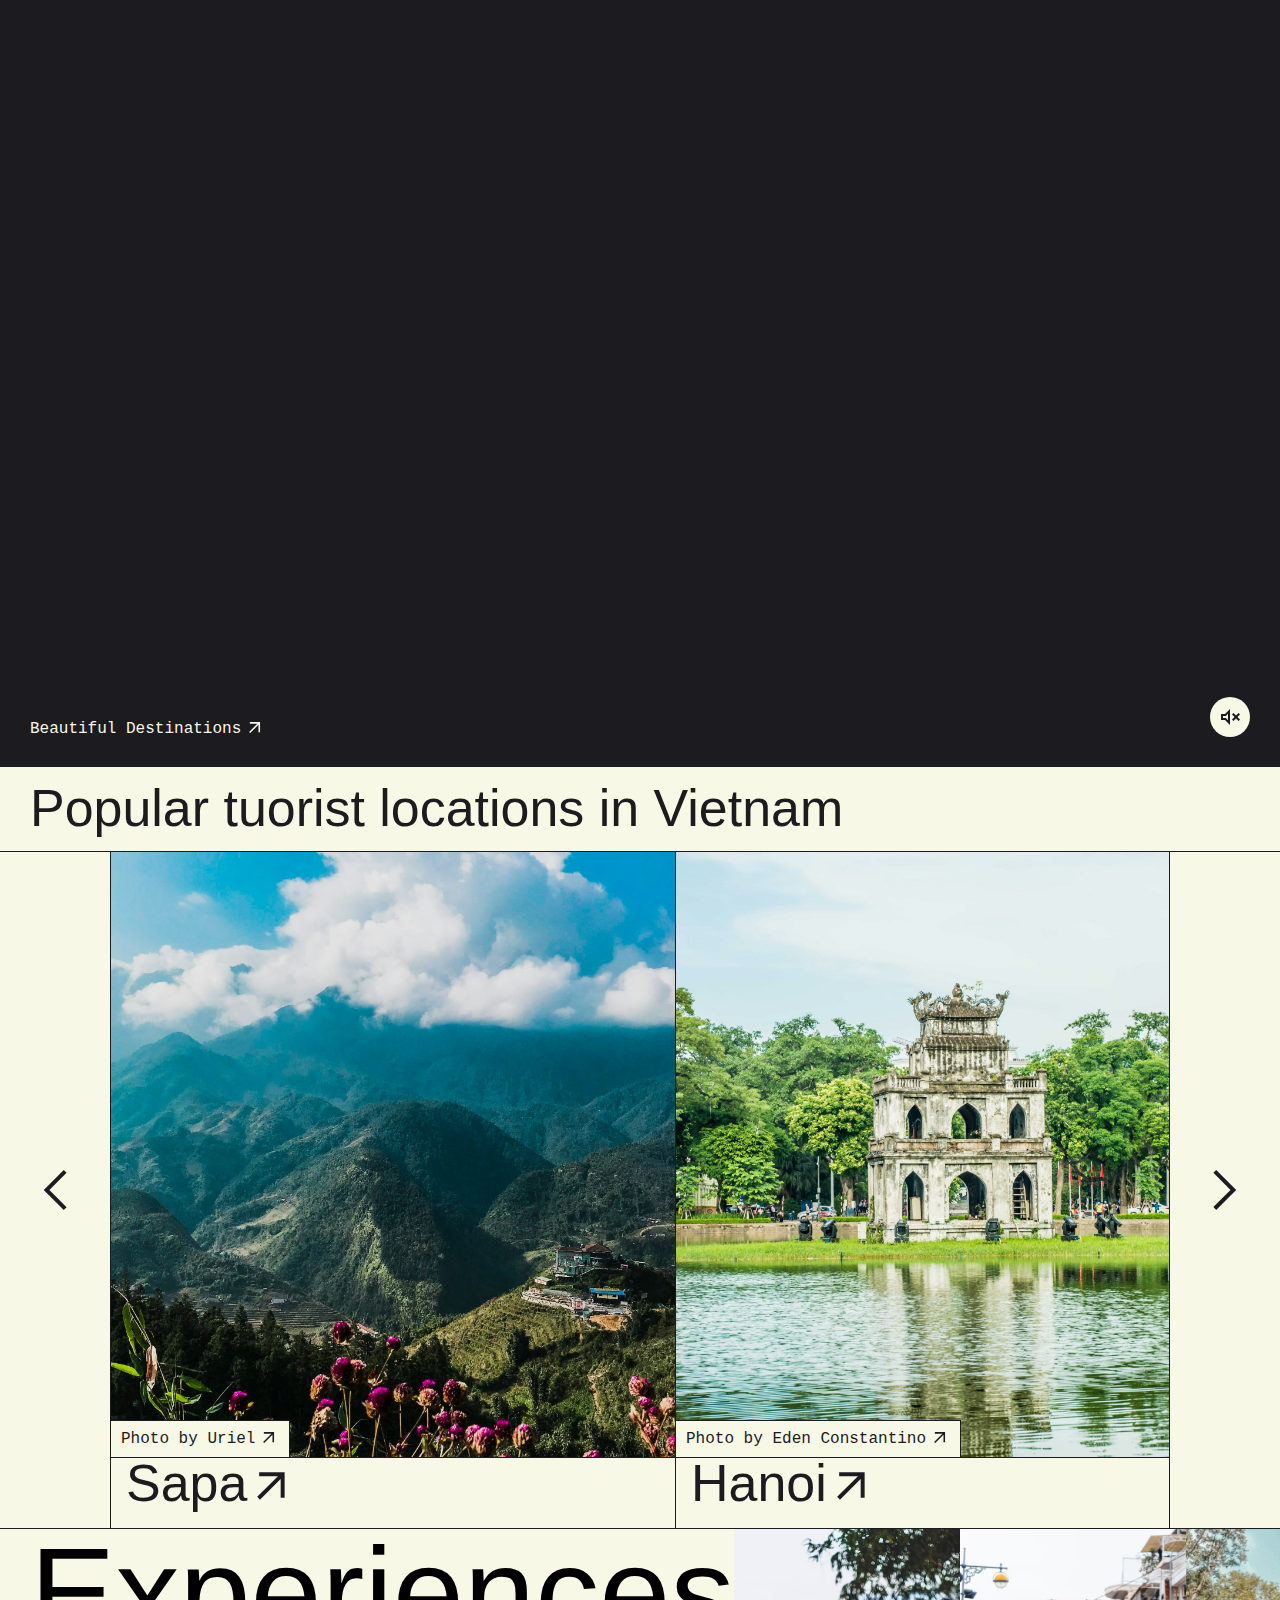
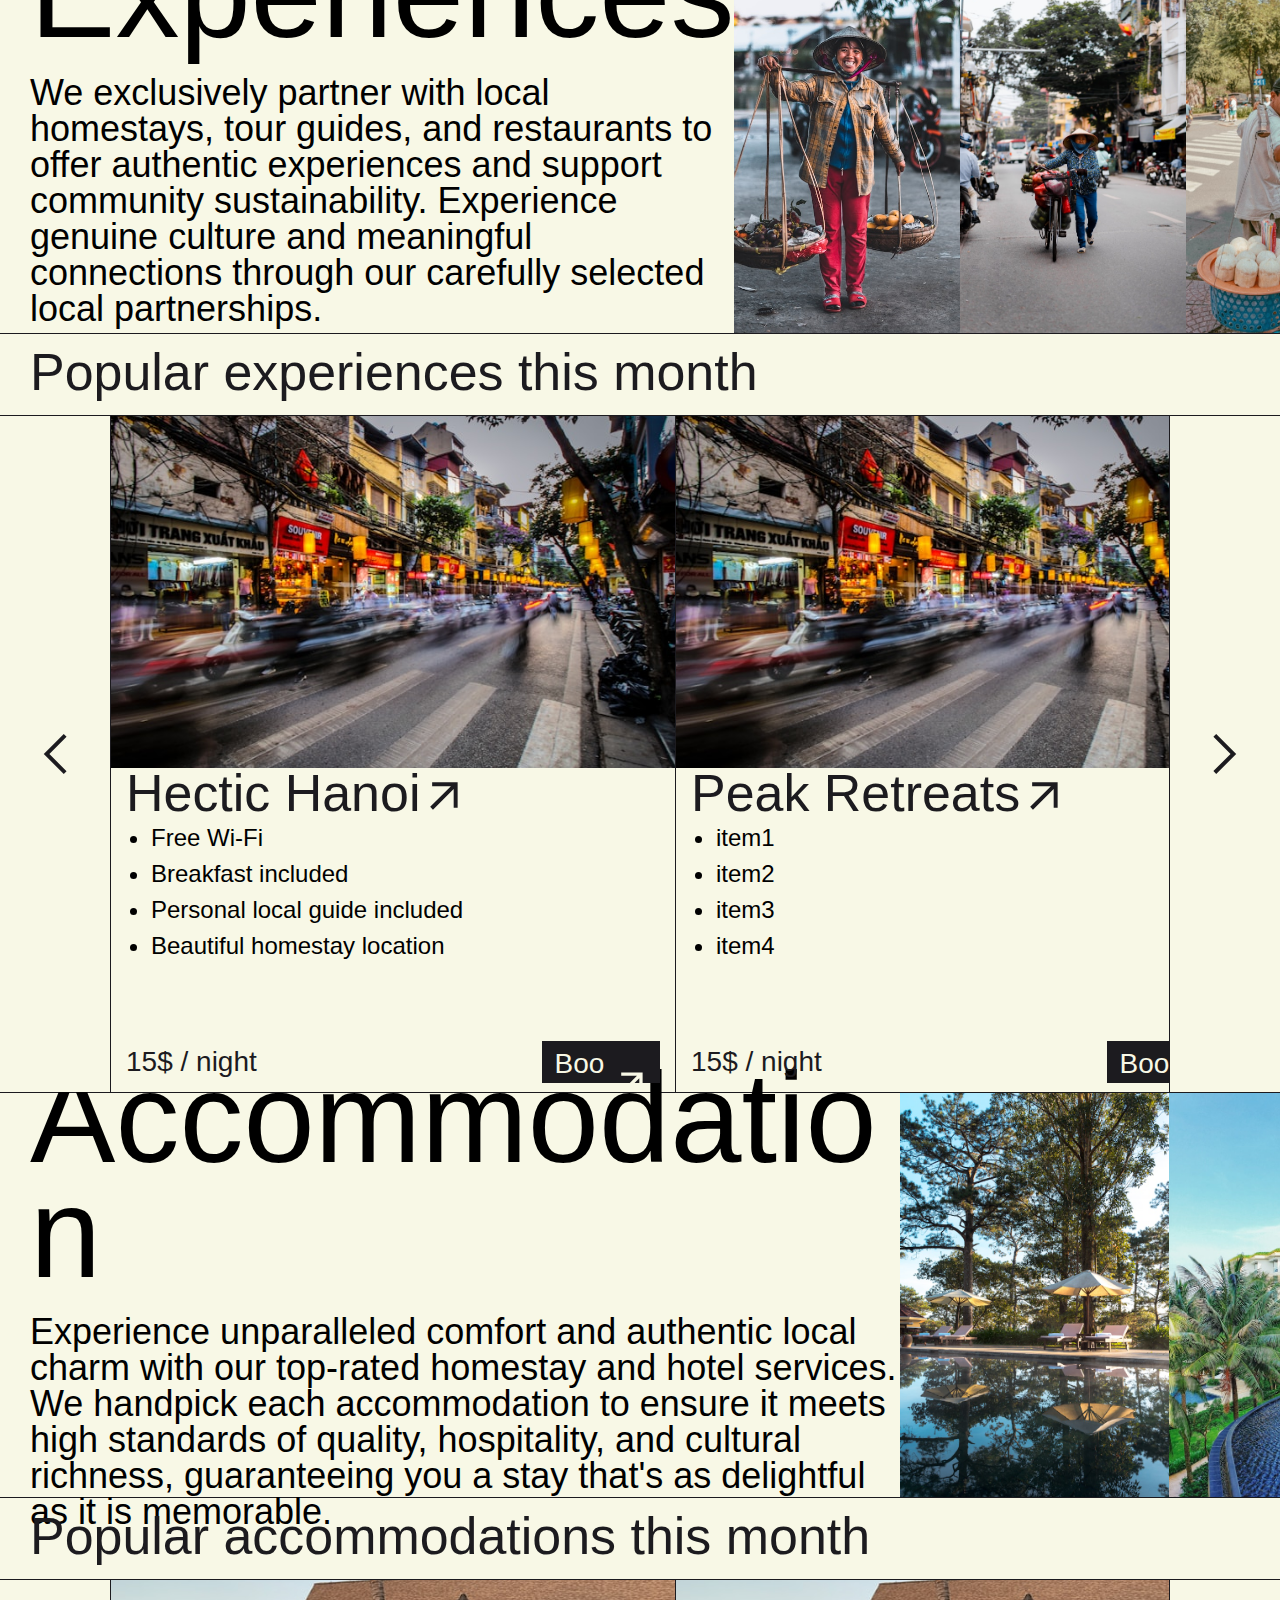
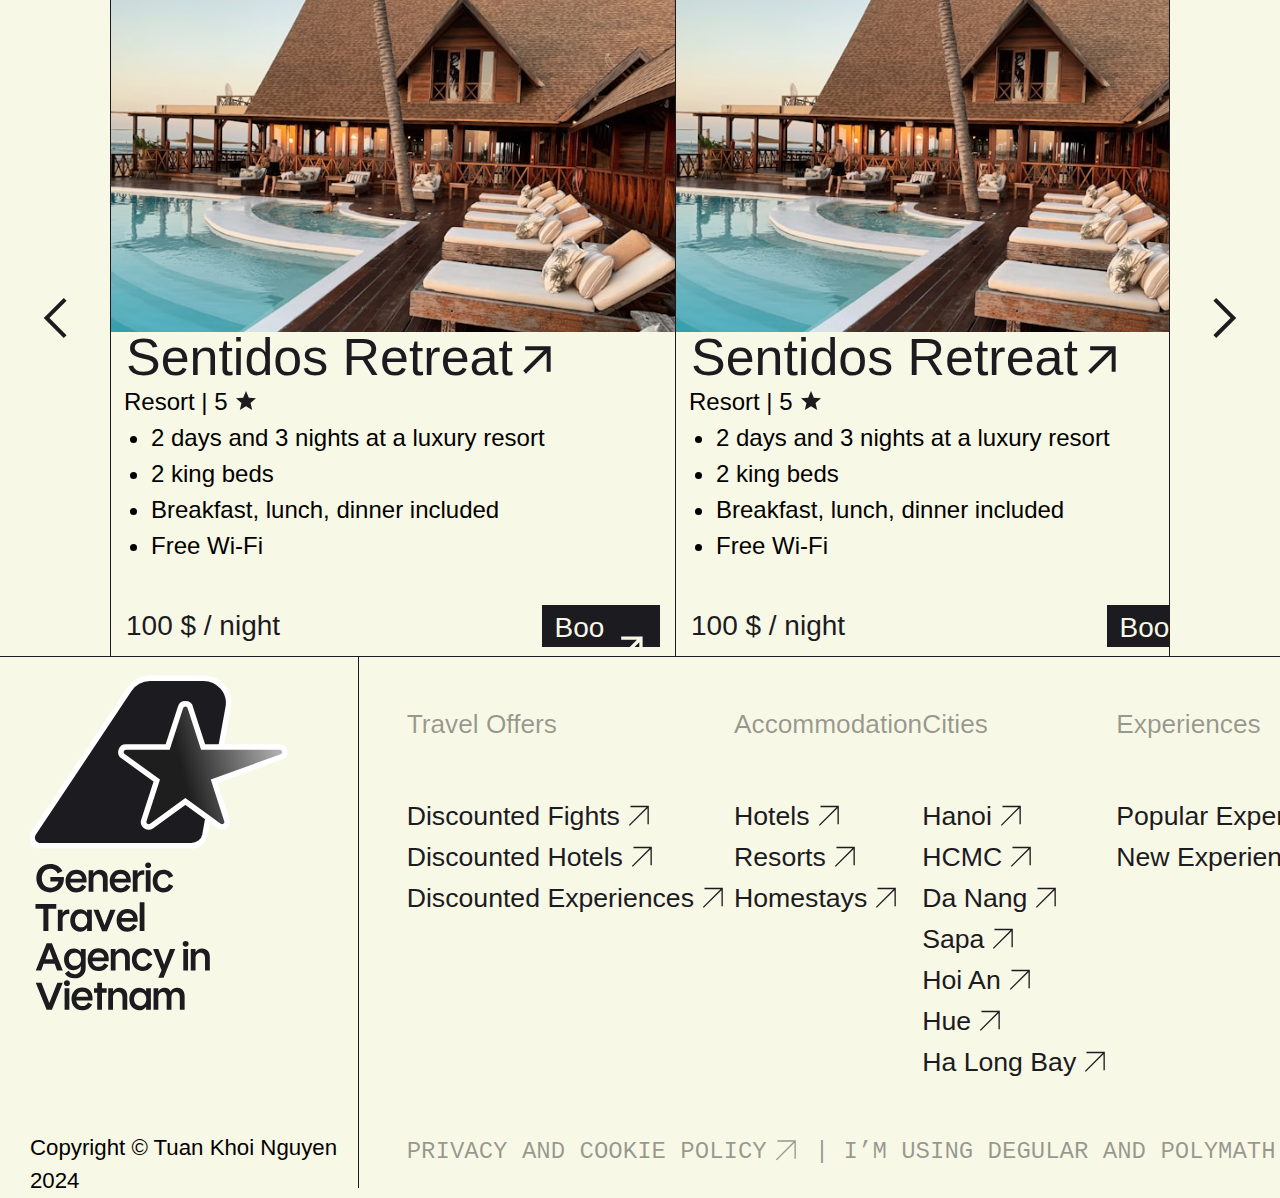
==== commit 9bff5b42: "truely finished the homepage" ====
--- a/index.html
+++ b/index.html
@@ -103,7 +103,7 @@
     <div>
         <div class="video1">
             <video autoplay loop muted class="video">
-                <source src="./VID/VietnamFromAbove.mp4" type="video/mp4">
+                <source src="./VID/Vietnam - From Above-(720p24).mp4" type="video/mp4">
             </video>
         </div>
         <button class="mute" title="mute">
@@ -115,13 +115,13 @@
     </div>
     <div class="popular_locations">
         <div class="p_l_title"><p>Popular tuorist locations in Vietnam</p></div>
-        <div class="slider">
-            <button class="p_l_left slider_button_left"></button>
-            <div class="p_l_container slider_container">
-                <div class="p_l_content slider_content"></div>
-            </div>
-            <button class="p_l_right slider_button_right"></button>
-        </div>
+    </div>
+    <div class="slider">
+        <button class="p_l_left slider_button_left"></button>
+        <div class="p_l_container slider_container">
+            <div class="p_l_content slider_content"></div>
+        </div>
+        <button class="p_l_right slider_button_right"></button>
     </div>
     <div class="experiences">
         <div class="exp_t_n_desc">
@@ -136,7 +136,7 @@
         </div>
     </div>
     <div class="popular_exp">
-        <div class="pop_exp_title">
+        <div class="pop_title">
             <p>Popular experiences this month</p>
         </div>
     </div>
@@ -146,6 +146,29 @@
             <div class="p_e_content slider_content"></div>
         </div>
         <button class="p_e_right slider_button_right"></button>
+    </div>
+    <div class="accommodation">
+        <div class="acm_t_n_desc">
+            <p class="acm_title">Accommodation</p>
+            <p class="acm_desc">Experience unparalleled comfort and authentic local charm with our top-rated homestay and hotel services. We handpick each accommodation to ensure it meets high standards of quality, hospitality, and cultural richness, guaranteeing you a stay that's as delightful as it is memorable.</p>
+        </div>
+        <div class="acm_images">
+            <img src="./IMG/img23.jpg" alt="">
+            <img src="./IMG/img24.jpg" alt="">
+            <img src="./IMG/img25.jpg" alt="">
+        </div>
+    </div>
+    <div class="popular_acm">
+        <div class="pop_title">
+            <p>Popular accommodations this month</p>
+        </div>
+    </div>
+    <div class="slider">
+        <button class="p_a_left slider_button_left"></button>
+        <div class="p_a_container slider_container">
+            <div class="p_a_content slider_content"></div>
+        </div>
+        <button class="p_a_right slider_button_right"></button>
     </div>
     <footer>
         <div class="footer1">
--- a/CSS/index1.css
+++ b/CSS/index1.css
@@ -405,14 +405,14 @@
     height: 404px;
 }
 
-.pop_exp_title {
+.pop_title {
     font-family: 'Degular Display Demo Regular', sans-serif;
     font-size: 51.94px;
     color: #1C1B1F;
     border-bottom: solid 1px #1C1B1F;   
 }
 
-.pop_exp_title p {
+.pop_title p {
     margin-left: 30px;
     margin-bottom: 3px;
 }
@@ -428,12 +428,12 @@
     min-width: 565px;
 }
 
-.p_e_desc {
+.p_e_li {
     font-family: 'Degular Display Demo Light', sans-serif;
     font-size: 24px;
 }
 
-.exp_card_desc {
+.slider_card_desc {
     display: grid;
     grid-template-columns: auto;
     grid-template-rows: 261px 51.03px;
@@ -579,4 +579,68 @@
 
 .site_map_chunk_link:hover {
     text-decoration: underline;
+}
+
+.accommodation {
+    height: 406px;
+    border-top: solid 1px #1C1B1F;
+    border-bottom: solid 1px #1C1B1F;
+    display: flex;
+    align-items: center;
+    justify-content: space-between;
+}
+
+.acm_t_n_desc {
+    display: flex;
+    flex-direction: column;
+    width: 870px;
+    margin-left: 30px;
+}
+
+.acm_title {
+    font-family: 'Degular Display Demo Semibold', sans-serif;
+    font-size: 128px;
+    line-height: 90%;
+    letter-spacing: -0.5%;
+}
+
+.acm_desc {
+    font-family: 'Degular Demo Light', sans-serif;
+    font-size: 36px;
+    line-height: 100%;
+    margin-top: 24px;
+}
+
+.acm_images {
+    display: flex;
+}
+
+.acm_images img {
+    object-fit: cover;
+    width: 300px;
+    height: 404px;
+}
+
+.acm_tag {
+    margin-left: 13px;
+    font-family: 'Degular Display Demo Regular', sans-serif;
+    font-size: 24px;
+}
+
+.acm_stars {
+    padding-right: 30px;
+    background: url("data:image/svg+xml;charset=UTF-8,%3csvg xmlns='http://www.w3.org/2000/svg' height='24px' viewBox='0 -960 960 960' width='24px' fill='%231C1B1F'%3e%3cpath d='m233-120 65-281L80-590l288-25 112-265 112 265 288 25-218 189 65 281-247-149-247 149Z'/%3e%3c/svg%3e") no-repeat right center;
+}
+
+.p_a_card {
+    width: 565px;
+    min-width: 565px;
+    border-right: solid 1px #1C1B1F;
+}
+
+.p_a_card img {
+    object-fit: cover;
+    width: 565px;
+    height: 352px;
+    border-bottom: solid 1px #;
 }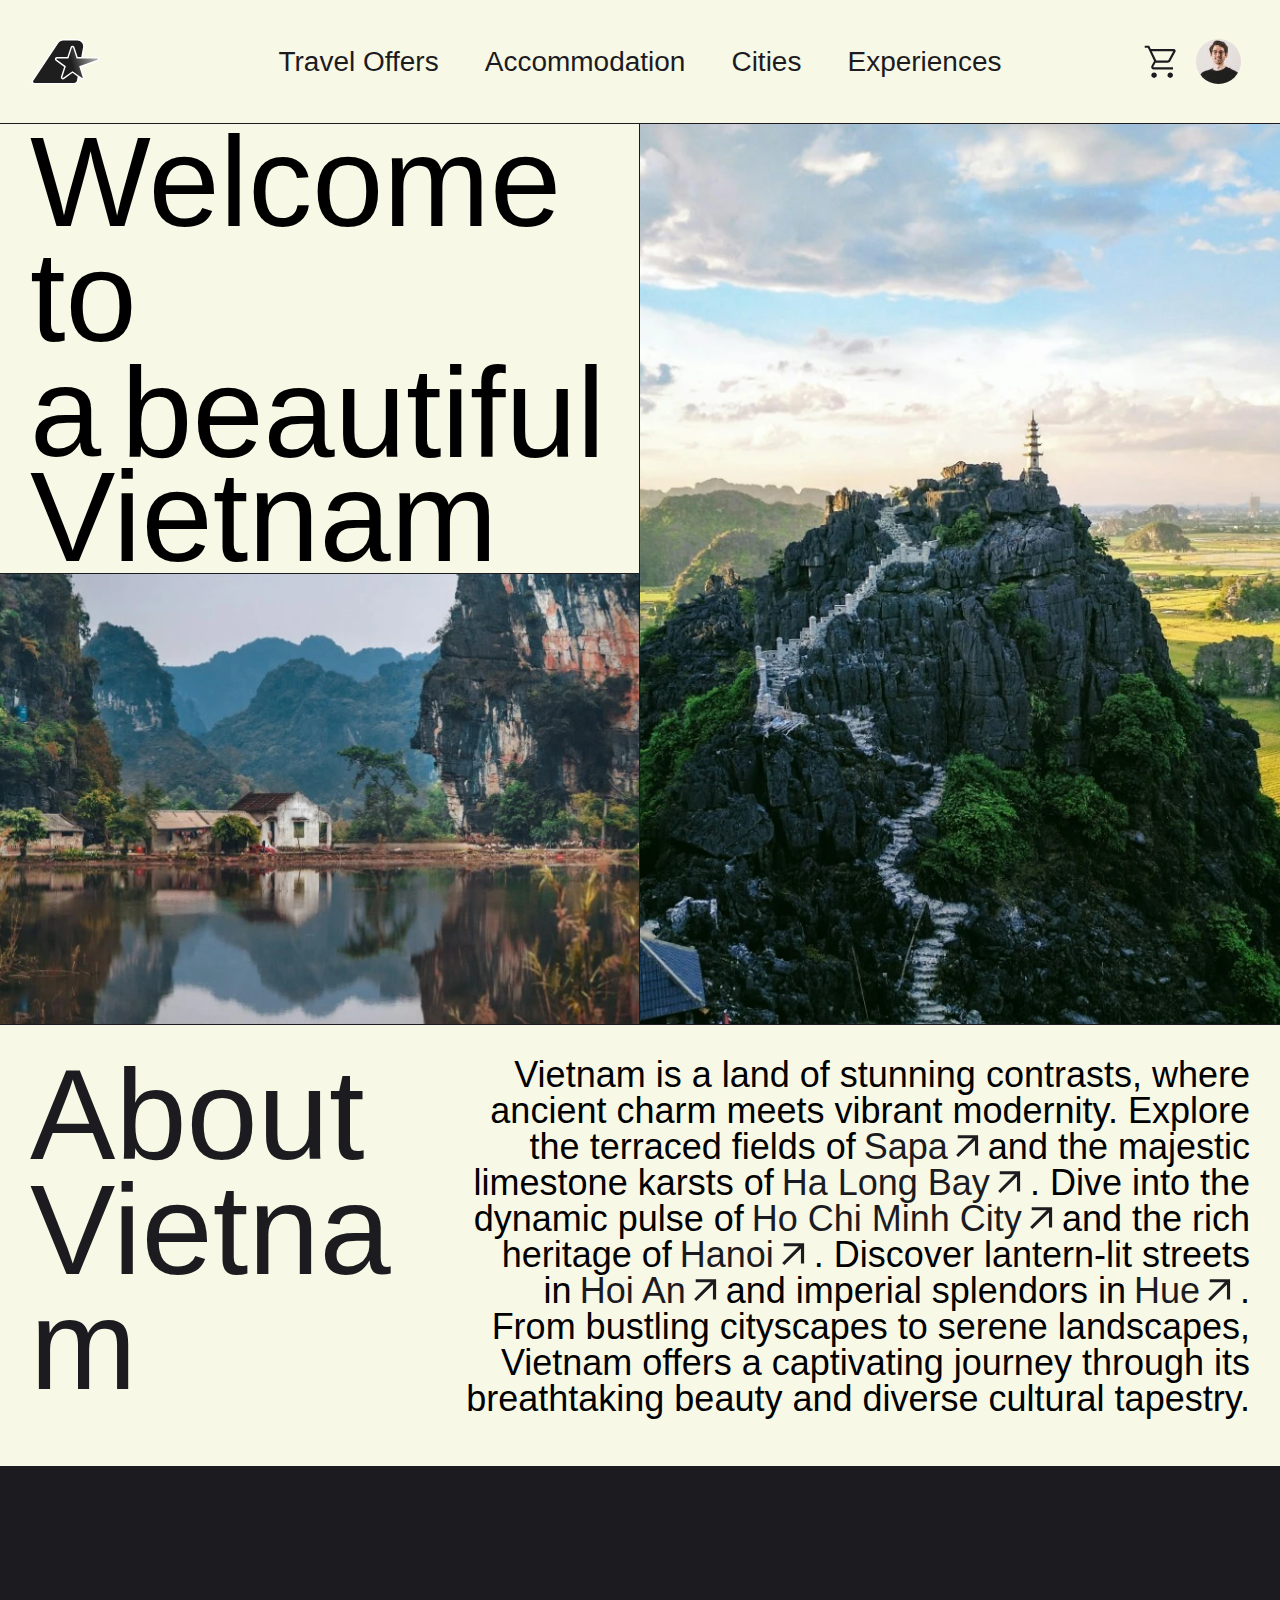
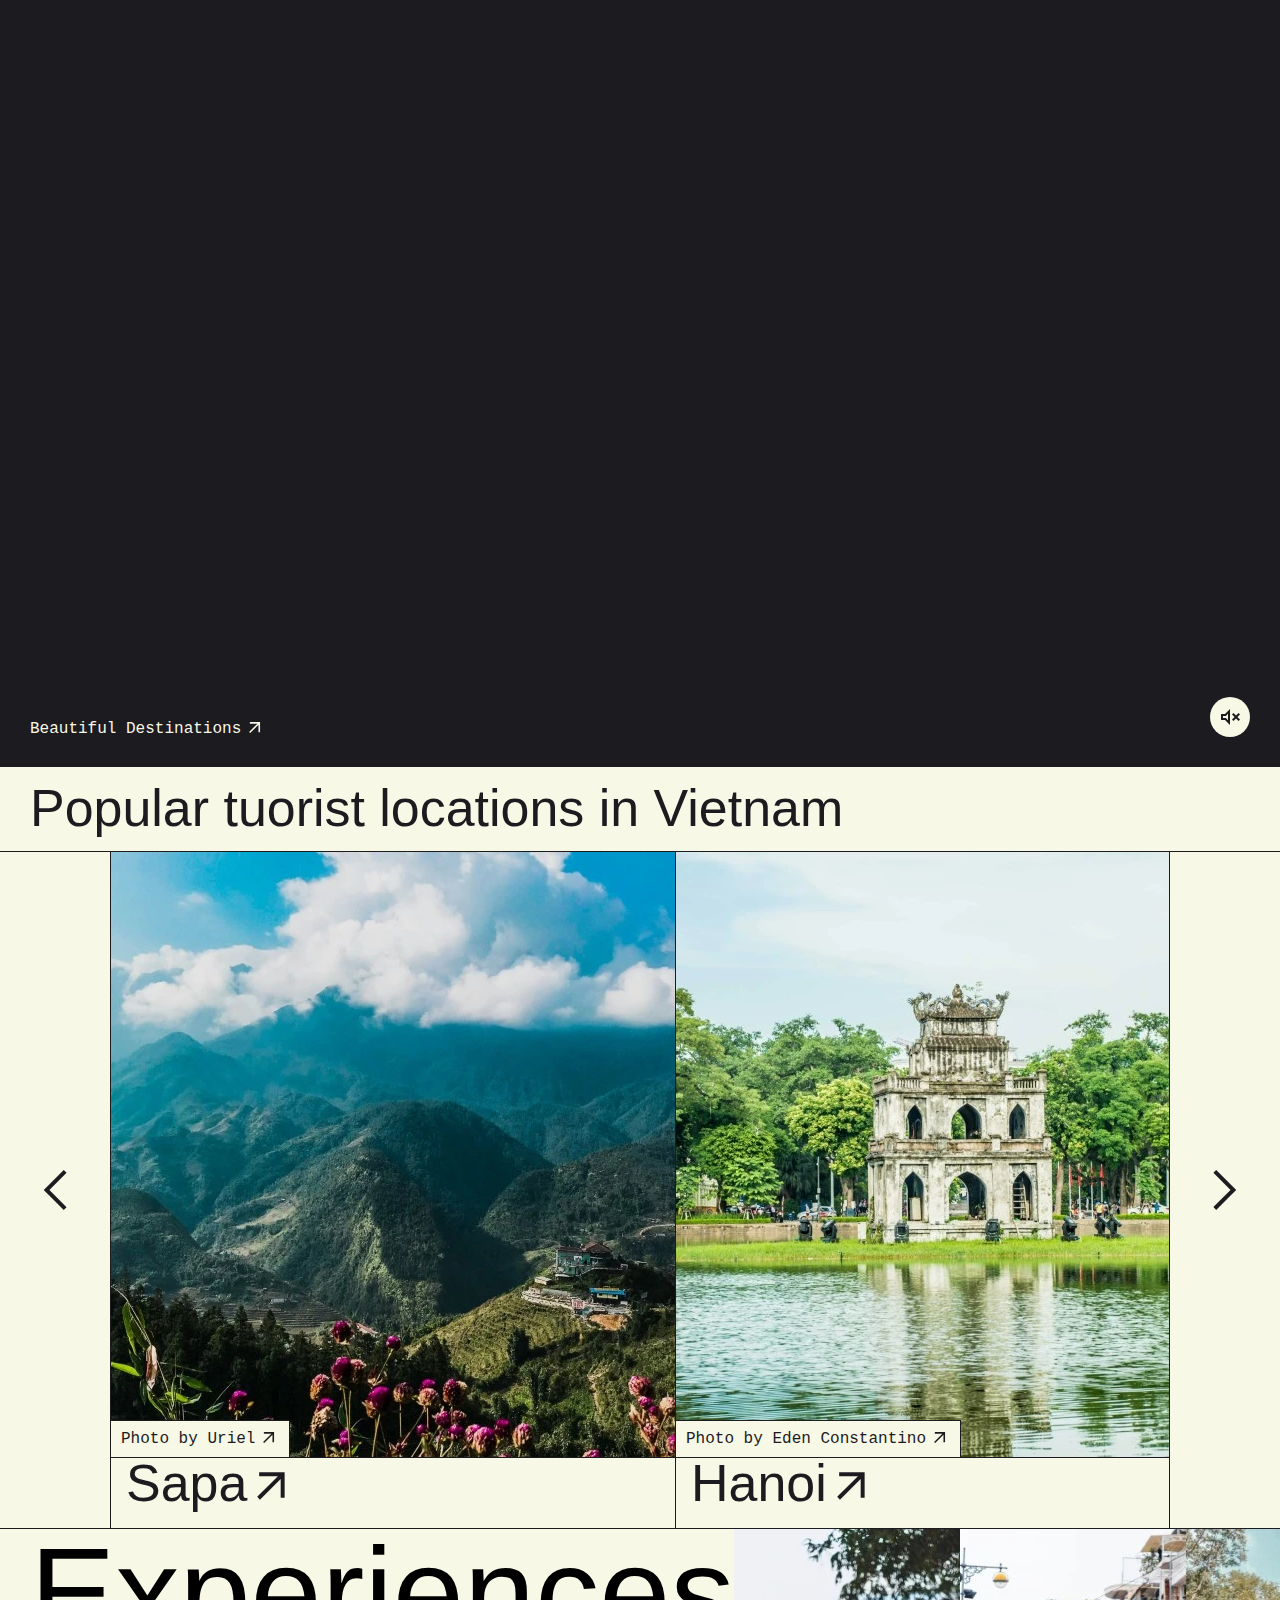
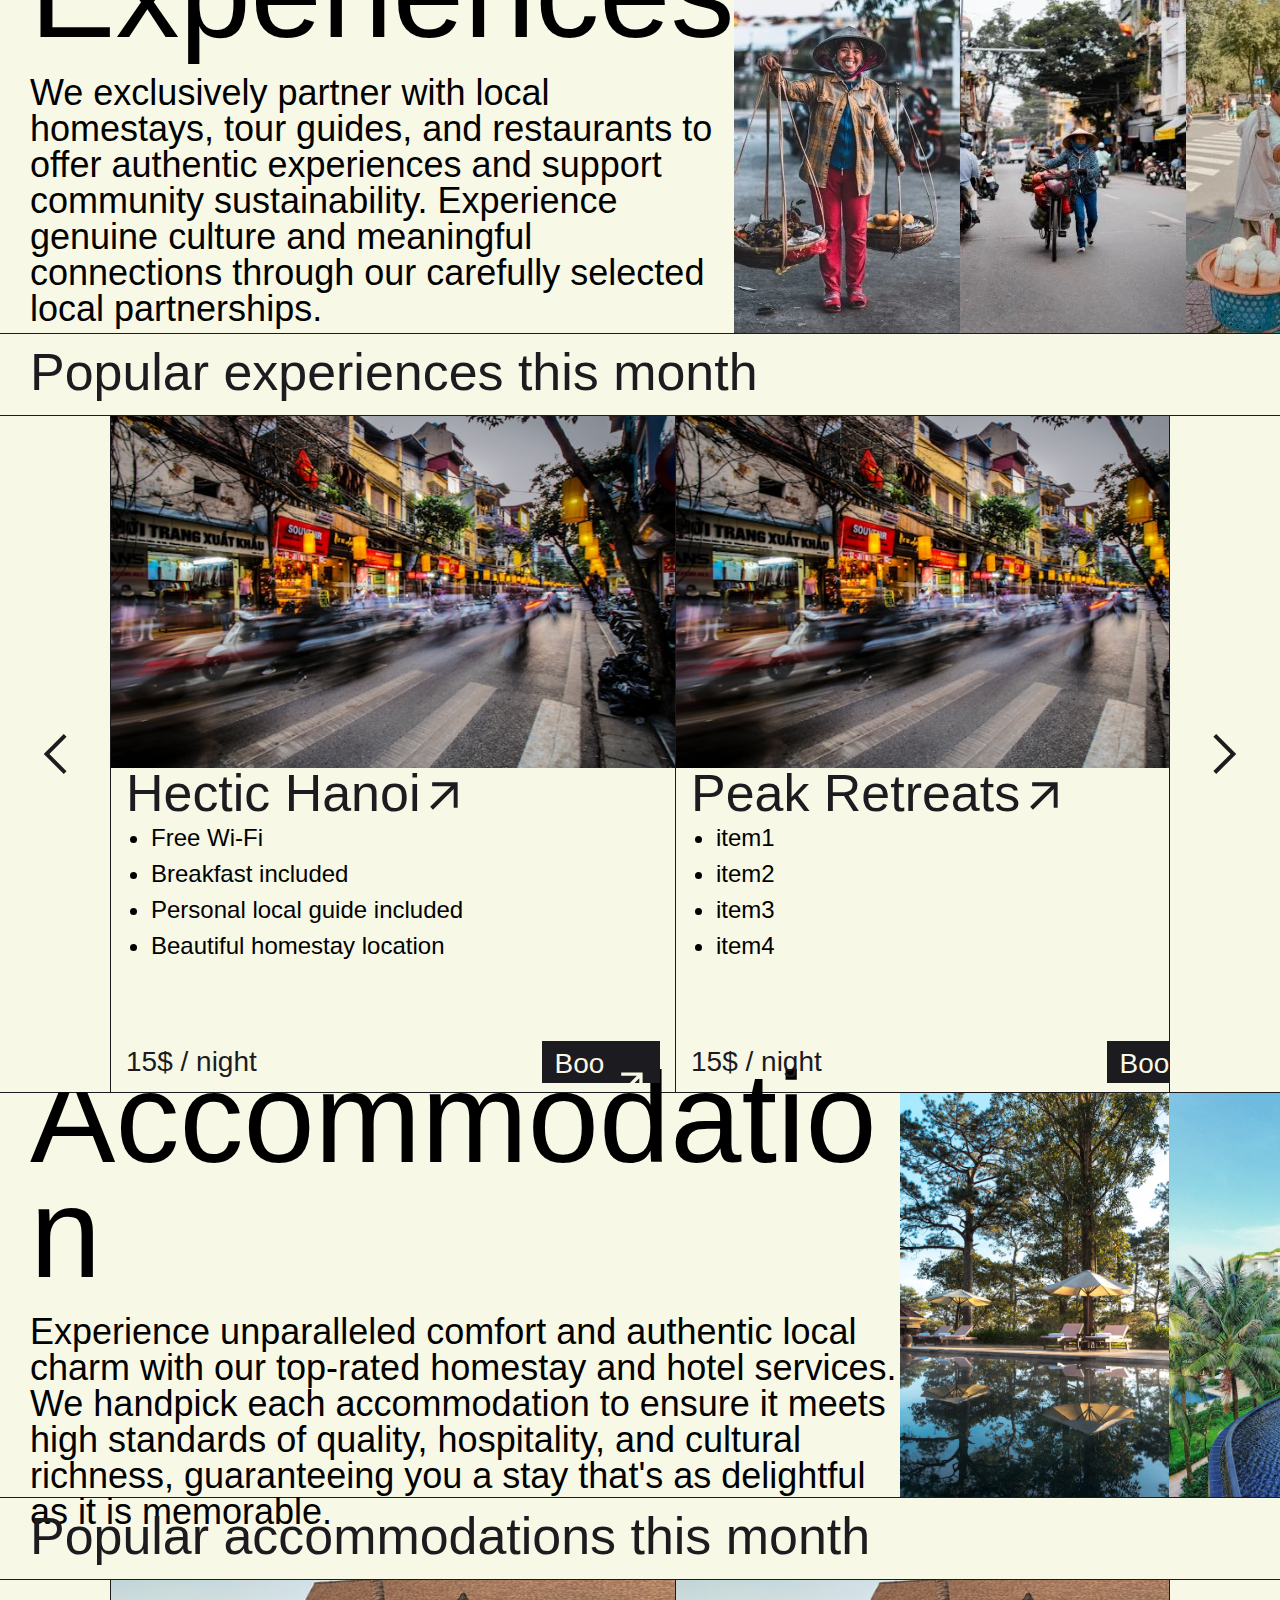
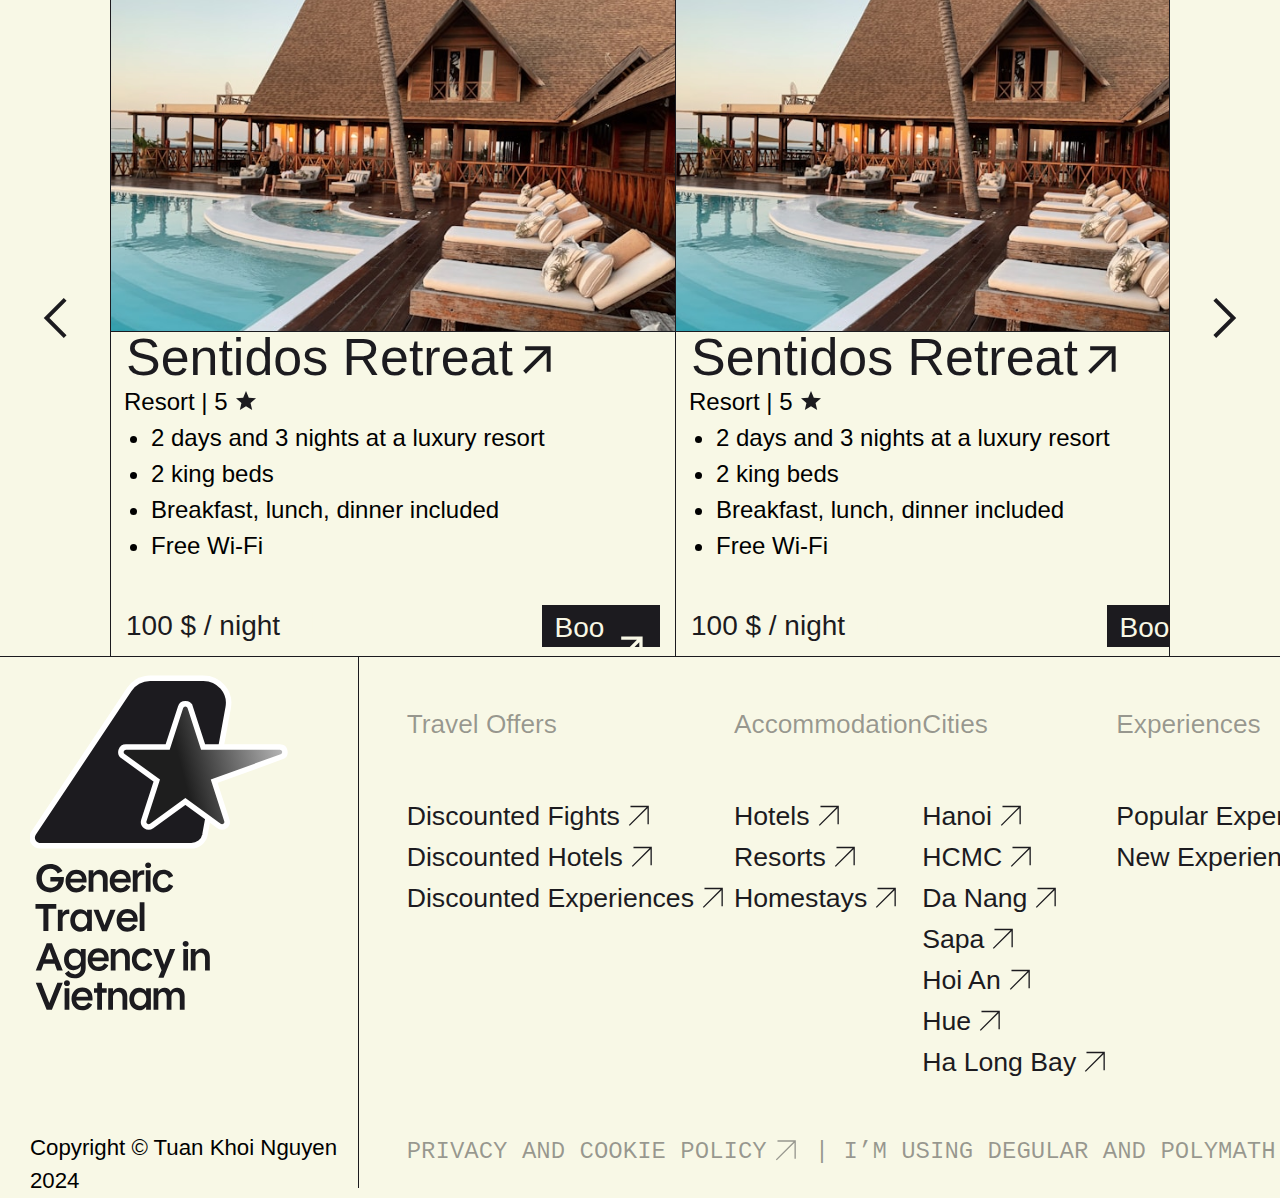
==== commit ebfd6697: "made few improvements to loading times" ====
--- a/index.html
+++ b/index.html
@@ -67,7 +67,7 @@
                 <a href="#" class="checkout">
                     <svg xmlns="http://www.w3.org/2000/svg" height="40px" viewBox="0 -960 960 960" width="40px" fill="#1C1B1F"><path d="M289.4-98.1q-27.54 0-46.68-19.35-19.13-19.35-19.13-47t19.27-46.85q19.27-19.21 46.81-19.21 27.54 0 46.8 19.35 19.27 19.35 19.27 46.99 0 27.65-19.35 46.86T289.4-98.1Zm387.69 0q-27.54 0-46.67-19.35-19.14-19.35-19.14-47t19.27-46.85q19.27-19.21 46.81-19.21 27.54 0 46.81 19.35 19.26 19.35 19.26 46.99 0 27.65-19.35 46.86-19.34 19.21-46.99 19.21ZM235.33-740.15l108.16 225.84h276.48q3.47 0 6.29-1.73t4.48-4.81l114.75-208.53q2.31-4.24.38-7.51-1.92-3.26-6.54-3.26h-504Zm-24.97-50.26h555q24.53 0 37.09 21.09 12.57 21.09.78 42.86L678.55-500.6q-9.94 16.83-25.76 26.69-15.82 9.86-34.33 9.86H324l-52.26 96.25q-2.82 4.62-.06 10 2.76 5.39 8.53 5.39h463.22v50.25H284.67q-38.52 0-56.4-28.88-17.88-28.88-.27-61.37l61.95-112.36-149.33-314.97H65.28V-870h107.49l37.59 79.59Zm133.13 276.1h283.79-283.79Z"/></svg>
                 </a>
-                <a href="#"><img src="./IMG/user.jpg" alt="user" class="user"></a>
+                <a href="#"><img src="./IMG/user.jpg" alt="user" class="user" style="width: 45.38px; height: 45.38px;"></a>
             </div>
         </div>
     </header>
@@ -88,10 +88,28 @@
             <p>Vietnam</p>
         </div>
         <div class="img1">
-            <div class="img1_container"></div>
+            <div class="img1_container">
+                <div class="img1_container">
+                    <img src="./IMG/img1.webp" alt="">
+                    <img src="./IMG/img2.webp" alt="">
+                    <img src="./IMG/img3.webp" alt="">
+                    <img src="./IMG/img4.webp" alt="">
+                    <img src="./IMG/img5.webp" alt="">
+                    <img src="./IMG/img1.webp" alt="">
+                </div>
+            </div>
         </div>
         <div class="img2">
-            <div class="img2_container"></div>
+            <div class="img2_container">
+                <div class="img2_container">
+                    <img src="./IMG/img6.webp" alt="">
+                    <img src="./IMG/img7.webp" alt="">
+                    <img src="./IMG/img8.webp" alt="">
+                    <img src="./IMG/img9.webp" alt="">
+                    <img src="./IMG/img10.webp" alt="">
+                    <img src="./IMG/img6.webp" alt="">
+                </div>
+            </div>
         </div>
     </div>
     <div class="aboutvn">
@@ -103,7 +121,7 @@
     <div>
         <div class="video1">
             <video autoplay loop muted class="video">
-                <source src="./VID/Vietnam - From Above-(720p24).mp4" type="video/mp4">
+                <source src="https://files.catbox.moe/6h3d7q.mp4" type="video/mp4">
             </video>
         </div>
         <button class="mute" title="mute">
@@ -129,10 +147,10 @@
             <p class="exp_desc">We exclusively partner with local homestays, tour guides, and restaurants to offer authentic experiences and support community sustainability. Experience genuine culture and meaningful connections through our carefully selected local partnerships.</p>
         </div>
         <div class="exp_images">
-            <img src="./IMG/img17.jpg" alt="">
-            <img src="./IMG/img19.jpg" alt="">
-            <img src="./IMG/img20.jpg" alt="">
-            <img src="./IMG/img21.jpg" alt="">
+            <img src="./IMG/img17.webp" alt="">
+            <img src="./IMG/img19.webp" alt="">
+            <img src="./IMG/img20.webp" alt="">
+            <img src="./IMG/img21.webp" alt="">
         </div>
     </div>
     <div class="popular_exp">
--- a/CSS/index1.css
+++ b/CSS/index1.css
@@ -642,5 +642,5 @@
     object-fit: cover;
     width: 565px;
     height: 352px;
-    border-bottom: solid 1px #;
+    border-bottom: solid 1px #1C1B1F;
 }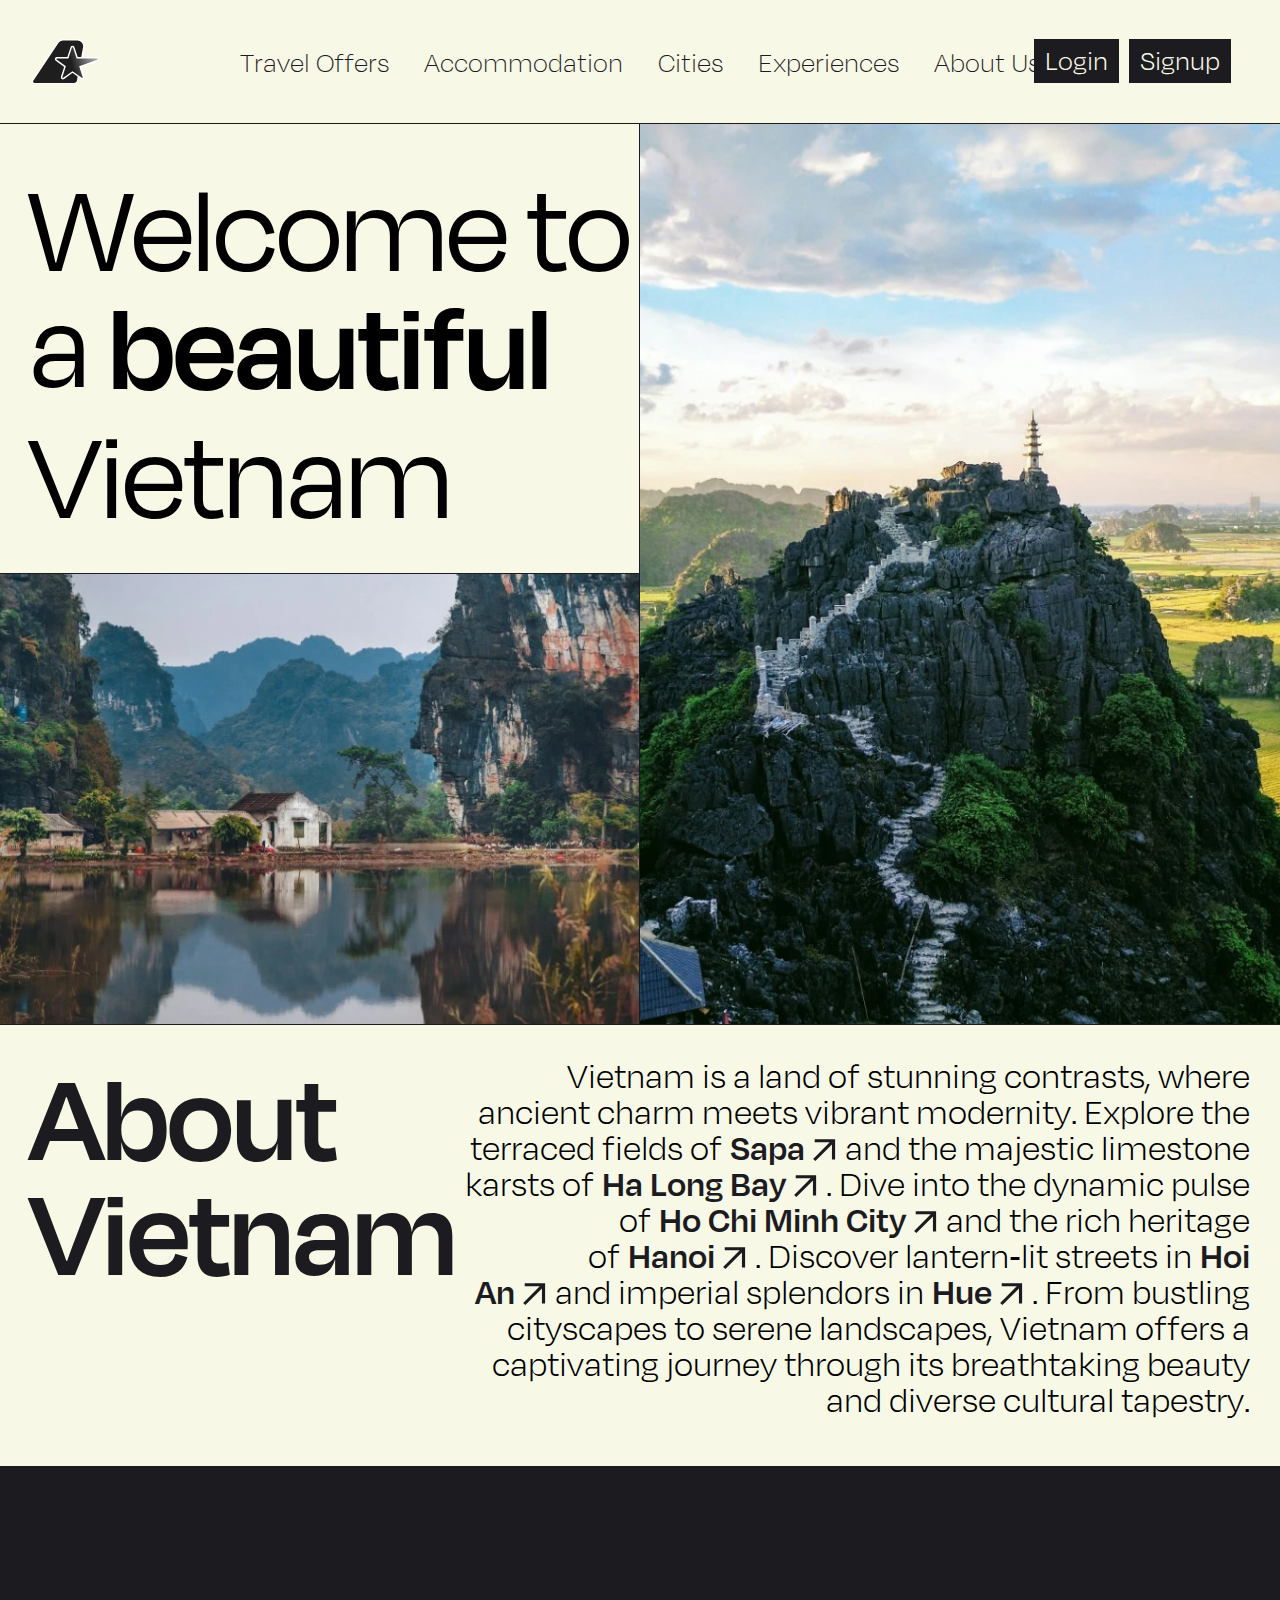
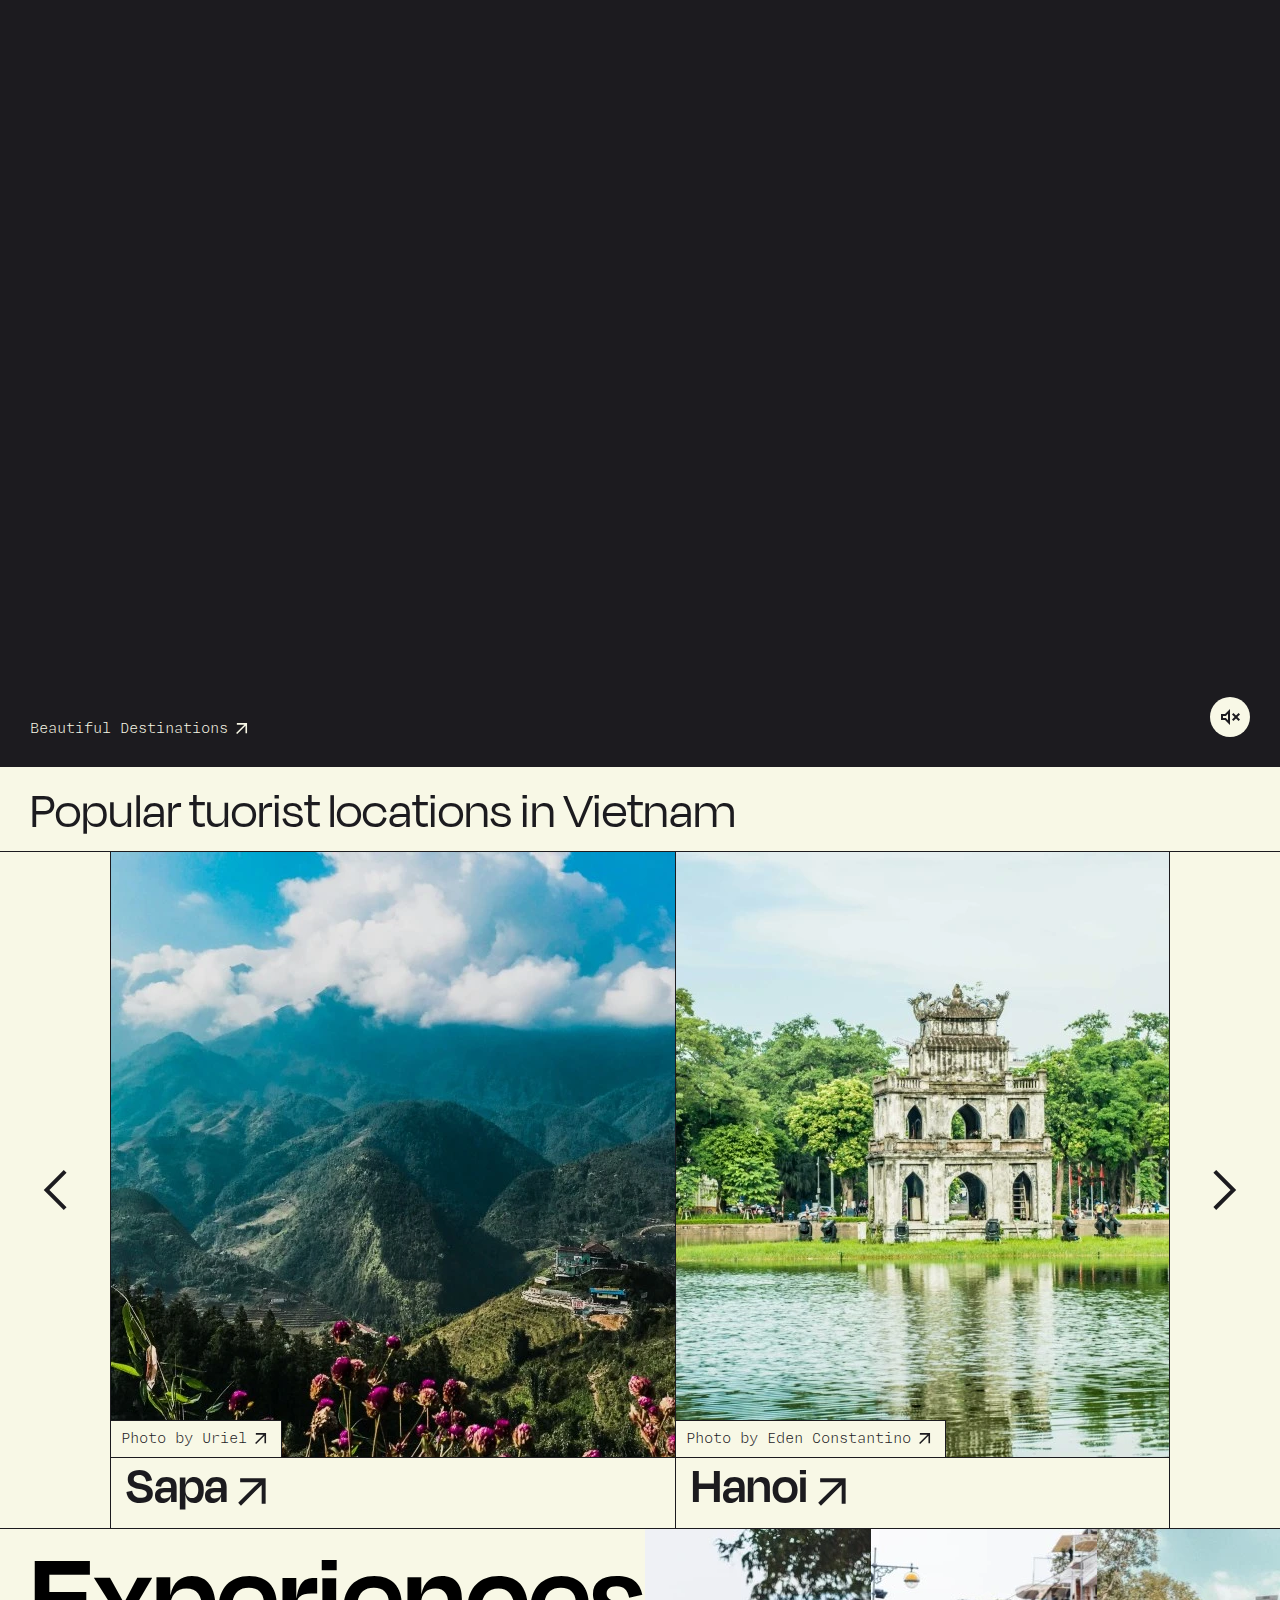
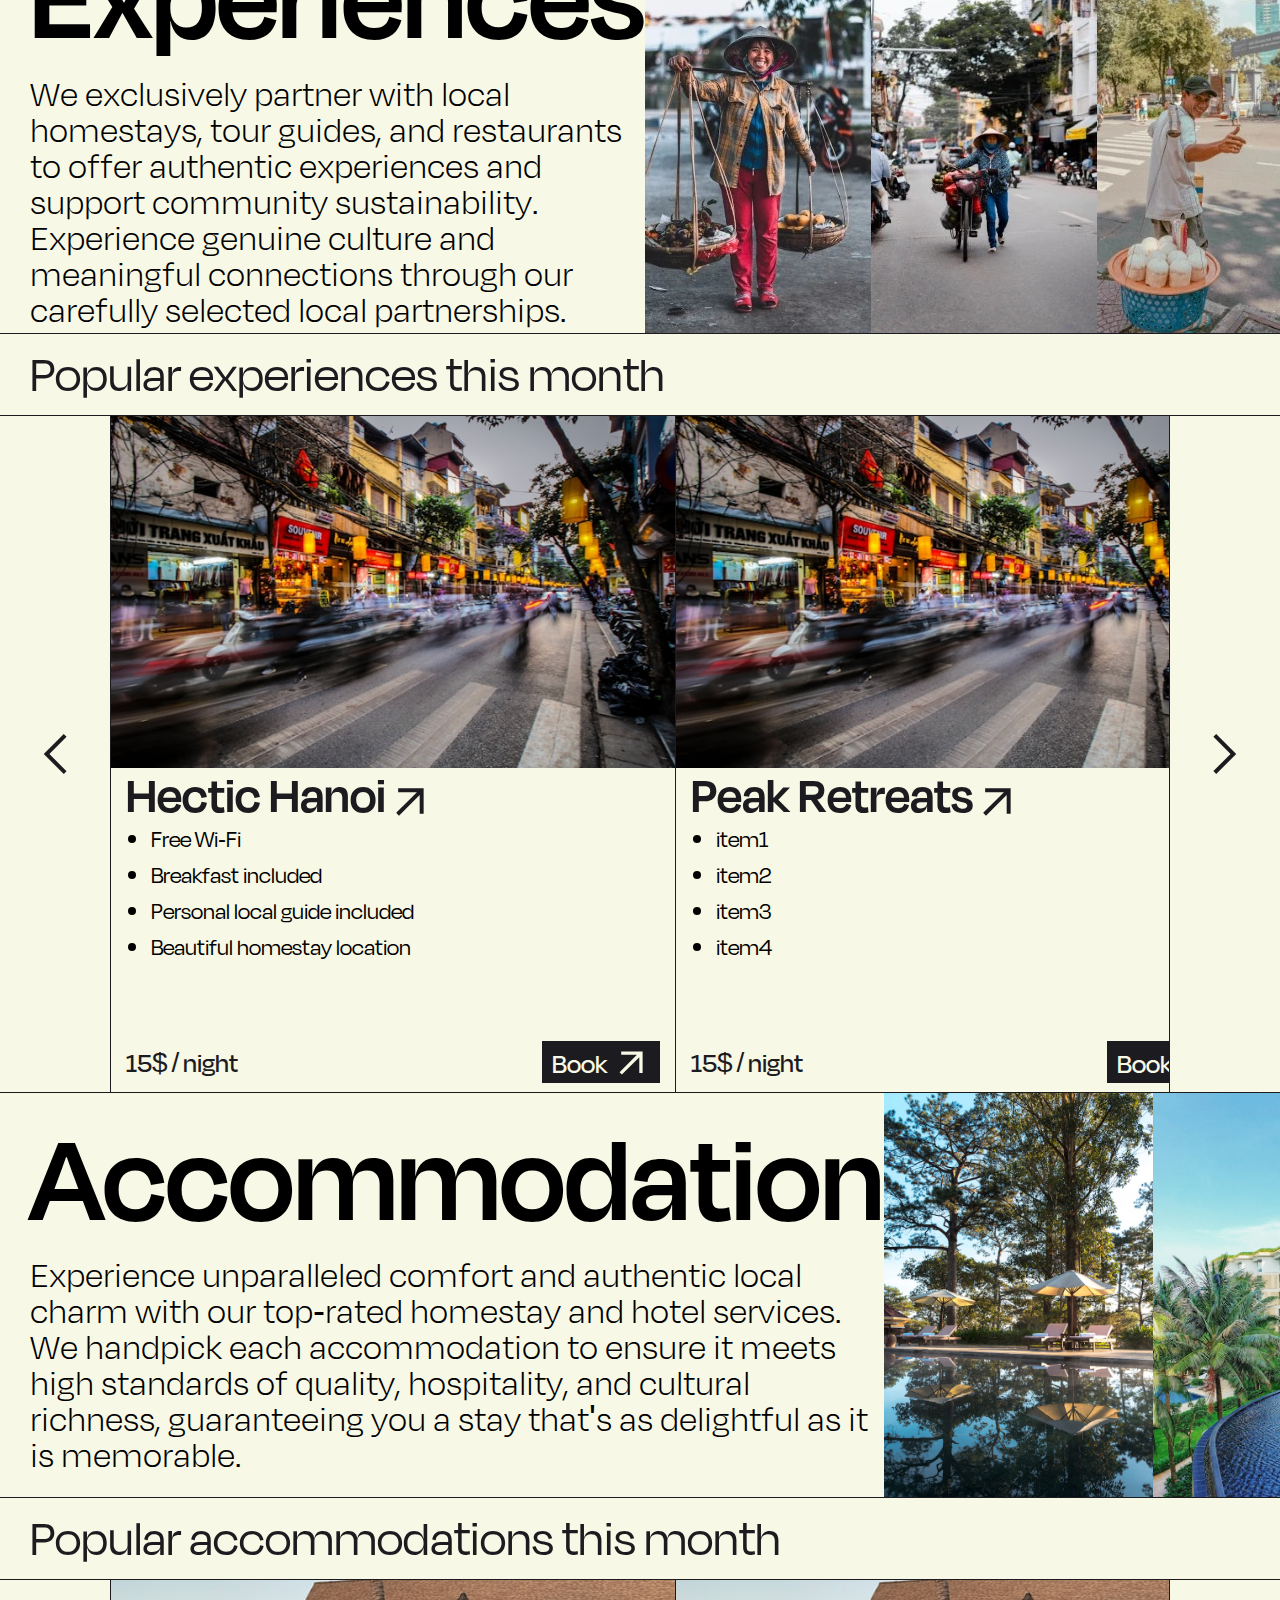
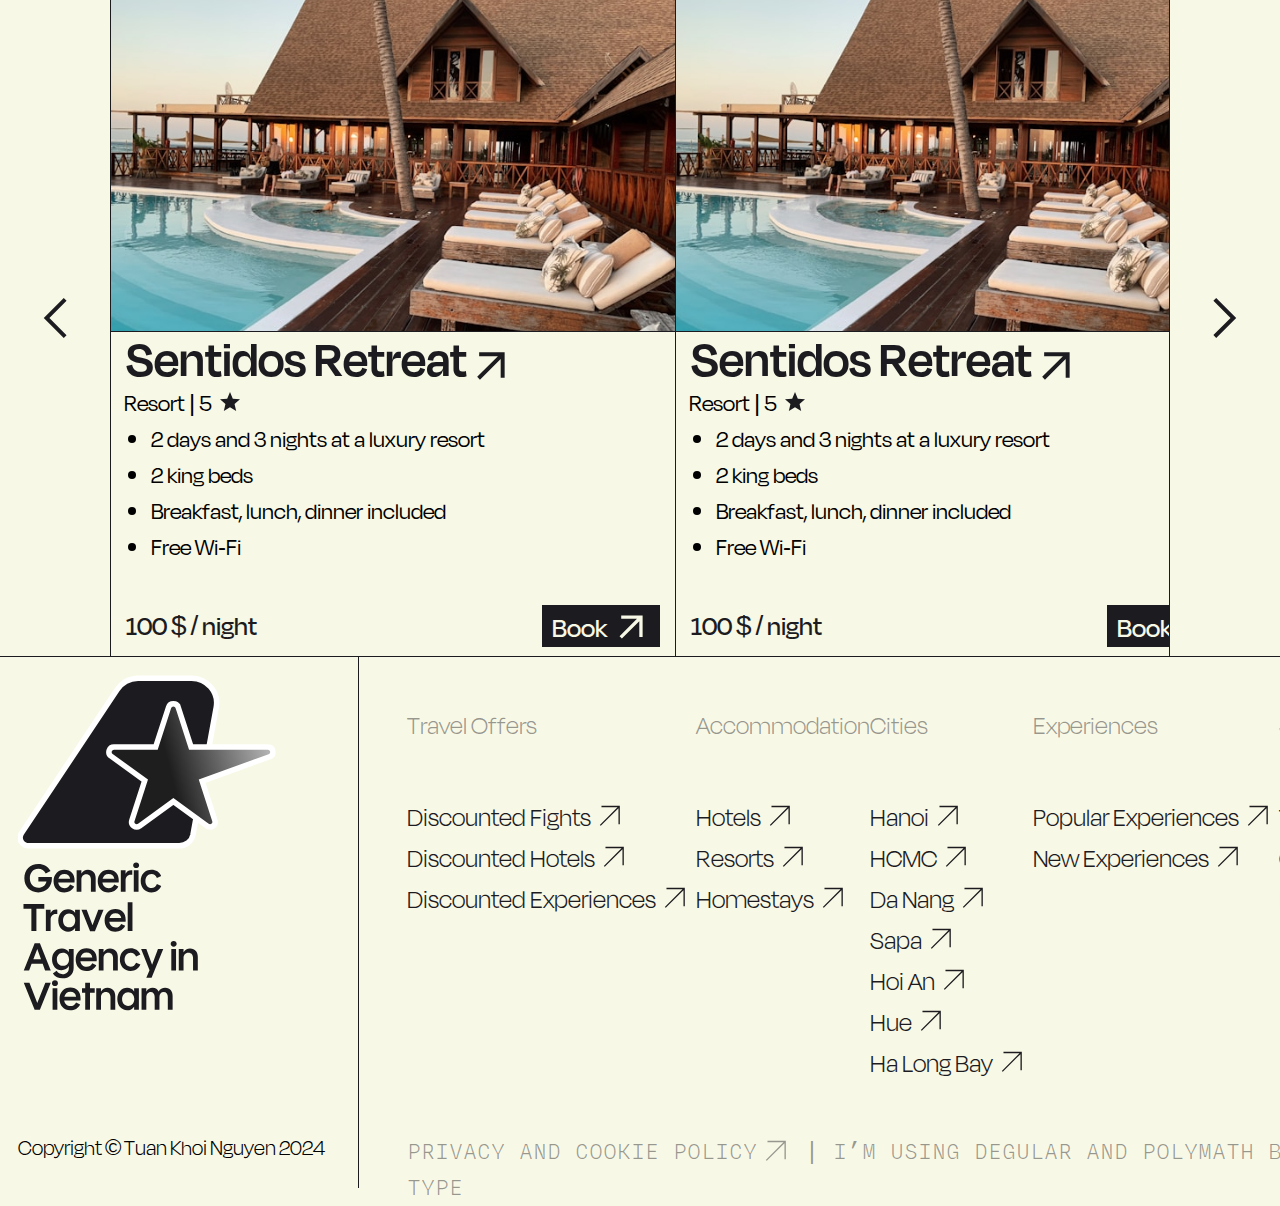
==== commit 100b927d: "fixed fonts (for real this time!) & added login page" ====
--- a/index.html
+++ b/index.html
@@ -8,49 +8,20 @@
     <link rel="icon" type="image/png" href="./FAVICONS/favicon32.png" sizes="32x32">
     <link rel="icon" type="image/png" href="./FAVICONS/favicon48.png" sizes="48x48">
     <link rel="icon" type="image/png" href="./FAVICONS/favicon180.png" sizes="180x180">
-    <link rel="stylesheet" href="./CSS/index1.css">
+    <link rel="stylesheet" href="./CSS/frontpage.css">
+    <link rel="stylesheet" href="./FONTS/fonts.css">
     <style>
         /*
         Josh's Custom CSS Reset
         https://www.joshwcomeau.com/css/custom-css-reset/
         */
-        *, *::before, *::after {
-        box-sizing: border-box;
-        }
-        * {
-        margin: 0;
-        }
-        body {
-        line-height: 1.5;
-        -webkit-font-smoothing: antialiased;
-        }
-        img, picture, video, canvas, svg {
-        display: block;
-        max-width: 100%;
-        }
-        input, button, textarea, select {
-        font: inherit;
-        }
-        p, h1, h2, h3, h4, h5, h6 {
-        overflow-wrap: break-word;
-        }
-        #root, #__next {
-        isolation: isolate;
-        }
+        *, *::before, *::after {box-sizing: border-box;} * {margin: 0;} body {line-height: 1.5; -webkit-font-smoothing: antialiased;} img, picture, video, canvas, svg {display: block; max-width: 100%;} input, button, textarea, select {font: inherit;} p, h1, h2, h3, h4, h5, h6 {overflow-wrap: break-word;} #root, #__next {isolation: isolate;}
     </style>
     <title>Generic Travel Agency</title>
 </head>
-<body>
+<body onload="checkSignedinOrNot()">
     <header>
         <div class="topnav">
-            <div class="topnav-centered">
-                <div>
-                    <a href="#">Travel Offers</a>
-                    <a href="#">Accommodation</a>
-                    <a href="#">Cities</a>
-                    <a href="#">Experiences</a>
-                </div>
-            </div>
             <a href="#">
                 <svg width="1900" height="1247" viewBox="0 0 1900 1247" fill="none" xmlns="http://www.w3.org/2000/svg" class="logo">
                 <path d="M1433.32 231.056L1433.32 231.048L1433.32 231.04C1443.39 175.68 1430.05 125.969 1393.57 83.6533C1357.29 41.5611 1310.64 20.192 1255.05 20.192H869.926C839.075 20.192 810.01 27.8332 783.049 43.0083C756.516 57.9423 735.278 77.5276 719.87 101.843L30.8232 1135.41C24.7349 1144.55 20.8069 1154.7 20.2578 1165.68C19.7057 1176.72 22.6428 1187.17 28.0441 1196.71L28.0502 1196.72C39.7036 1217.25 59.3137 1227.02 82.7769 1227.02H1167.22C1190.7 1227.02 1212.09 1219.6 1230.77 1205.13C1249.94 1190.28 1261.87 1170.45 1266.11 1146.52C1266.11 1146.5 1266.11 1146.48 1266.12 1146.46L1433.32 231.056Z" fill="#1E1E1E" stroke="white" stroke-width="39.6161"/>
@@ -63,11 +34,24 @@
                 </defs>
                 </svg>
             </a>
-            <div class="topnav-right">
+            <div class="topnav-centered">
+                <div>
+                    <a href="#">Travel Offers</a>
+                    <a href="#">Accommodation</a>
+                    <a href="#">Cities</a>
+                    <a href="#">Experiences</a>
+                    <a href="#">About Us</a>
+                </div>
+            </div>
+            <div id="signedin" class="topnav-right hidden">
                 <a href="#" class="checkout">
                     <svg xmlns="http://www.w3.org/2000/svg" height="40px" viewBox="0 -960 960 960" width="40px" fill="#1C1B1F"><path d="M289.4-98.1q-27.54 0-46.68-19.35-19.13-19.35-19.13-47t19.27-46.85q19.27-19.21 46.81-19.21 27.54 0 46.8 19.35 19.27 19.35 19.27 46.99 0 27.65-19.35 46.86T289.4-98.1Zm387.69 0q-27.54 0-46.67-19.35-19.14-19.35-19.14-47t19.27-46.85q19.27-19.21 46.81-19.21 27.54 0 46.81 19.35 19.26 19.35 19.26 46.99 0 27.65-19.35 46.86-19.34 19.21-46.99 19.21ZM235.33-740.15l108.16 225.84h276.48q3.47 0 6.29-1.73t4.48-4.81l114.75-208.53q2.31-4.24.38-7.51-1.92-3.26-6.54-3.26h-504Zm-24.97-50.26h555q24.53 0 37.09 21.09 12.57 21.09.78 42.86L678.55-500.6q-9.94 16.83-25.76 26.69-15.82 9.86-34.33 9.86H324l-52.26 96.25q-2.82 4.62-.06 10 2.76 5.39 8.53 5.39h463.22v50.25H284.67q-38.52 0-56.4-28.88-17.88-28.88-.27-61.37l61.95-112.36-149.33-314.97H65.28V-870h107.49l37.59 79.59Zm133.13 276.1h283.79-283.79Z"/></svg>
                 </a>
                 <a href="#"><img src="./IMG/user.jpg" alt="user" class="user" style="width: 45.38px; height: 45.38px;"></a>
+            </div>
+            <div id="signedout" class="topnav-right">
+                <button class="login">Login</button>
+                <button class="signup">Signup</button>
             </div>
         </div>
     </header>
@@ -243,7 +227,7 @@
             <p><a href="#">PRIVACY AND COOKIE POLICY</a>| I’M USING DEGULAR AND POLYMATH BY OHNO TYPE</p>
         </div>
     </footer>
-    <script src="./JS/script.js"></script>
+    <script src="./JS/frontpage_script.js"></script>
 </body>
 
 </html>--- a/CSS/frontpage.css
+++ b/CSS/frontpage.css
@@ -0,0 +1,720 @@
+html {
+  scroll-behavior: smooth;
+  scroll-snap-type: y mandatory;
+}
+
+body {
+  background-color: #f8f8e6;
+}
+
+.logo {
+  width: 72.33px;
+  height: 45.39px;
+  margin: 9px 9px 0 0;
+}
+
+.user {
+  height: 45.39px;
+  height: 45.39px;
+  border-radius: 100px;
+  margin-left: 14px;
+}
+
+.topnav {
+  position: relative;
+  overflow: hidden;
+  padding: 30px 30px 0 30px;
+  height: 124px;
+  border-bottom: solid 1px #1c1b1f;
+}
+
+.topnav a {
+  float: left;
+  color: #1c1b1f;
+  text-align: center;
+  text-decoration: none;
+  font-size: 27.99px;
+  letter-spacing: -1%;
+  line-height: 100%;
+  font-weight: 100;
+  font-family: "degular_demo", sans-serif;
+}
+
+.topnav a:hover {
+  text-decoration: underline;
+}
+
+.topnav-centered div {
+  float: none;
+  position: absolute;
+  width: 800px;
+  height: 95px;
+  display: flex;
+  justify-content: space-between;
+  align-items: center;
+  top: 50%;
+  left: 50%;
+  transform: translate(-50%, -50%);
+}
+
+.topnav-right {
+  float: right;
+  display: flex;
+  align-items: center;
+  margin: 9px 9px 0 0;
+}
+
+.hidden {
+  display: none;
+}
+
+.login {
+  font-family: 'degular_demo', sans-serif;
+  font-weight: 500;
+  font-size: 27.99px;
+  margin-right: 10px;
+  padding: 0 10px 0 10px;
+  text-align: center;
+  border: 1px solid #1c1b1f;
+  color: #f8f8e6;
+  background-color: #1c1b1f;
+  cursor: pointer;
+}
+
+.login:hover {
+  color: #1c1b1f;
+  background-color: #f8f8e6;
+  border: 1px solid #1c1b1f;
+}
+
+.signup {
+  font-family: 'degular_demo', sans-serif;
+  font-weight: 500;
+  font-size: 27.99px;
+  margin-right: 10px;
+  padding: 0 10px 0 10px;
+  text-align: center;
+  border: 1px solid #1c1b1f;
+  color: #f8f8e6;
+  background-color: #1c1b1f;
+  cursor: pointer;
+}
+
+.signup:hover {
+  color: #1c1b1f;
+  background-color: #f8f8e6;
+  border: 1px solid #1c1b1f;
+}
+
+.intro {
+  display: grid;
+  grid-template-columns: repeat(2, 50vw);
+  grid-template-rows: repeat(2, 50vh);
+  grid-column-gap: 0;
+  grid-row-gap: 0;
+}
+
+.title {
+  grid-area: 1 / 1 / 2 / 2;
+  display: flex;
+  flex-direction: column;
+  justify-content: center;
+  padding-left: 30px;
+  outline: solid 1px #1c1b1f;
+  font-family: "degular_display_demo", sans-serif;
+  font-family: 100;
+  font-size: 128px;
+  letter-spacing: -0.5%;
+  line-height: 90%;
+}
+
+.img1 {
+  grid-area: 2 / 1 / 3 / 2;
+  position: relative;
+  overflow: hidden;
+  outline: solid 1px #1c1b1f;
+}
+
+.img1_container {
+  display: flex;
+  flex-direction: column;
+  align-items: center;
+  justify-content: baseline;
+}
+
+.img2 {
+  grid-area: 1 / 2 / 3 / 3;
+  position: relative;
+  overflow: hidden;
+  outline: solid 1px #1c1b1f;
+}
+
+.img2_container {
+  display: flex;
+  flex-direction: column;
+  align-items: center;
+  justify-content: baseline;
+}
+
+.img1_container img {
+  object-fit: cover;
+  width: 50vw;
+  height: 50vh;
+}
+
+.img2_container img {
+  object-fit: cover;
+  width: 50vw;
+  height: 100vh;
+}
+
+.adjectives {
+  width: 587px;
+  height: 131px;
+  overflow: hidden;
+  display: flex;
+}
+
+.a {
+  margin-right: 20px;
+}
+
+.adj_container {
+  display: flex;
+  flex-direction: column;
+  position: relative;
+  font-family: "degular_display_demo", sans-serif;
+  font-weight: 600;
+  transform: translateY(-5px);
+}
+
+.adj_container p {
+  line-height: 100%;
+}
+
+.aboutvn {
+  padding: 33px 30px 49px 30px;
+  display: flex;
+  justify-content: space-between;
+  border-bottom: solid 1px #1c1b1f;
+}
+
+.aboutvn_title {
+  width: 431px;
+  height: auto;
+}
+
+.aboutvn_title p {
+  font-family: "degular_display_demo", sans-serif;
+  font-weight: 600;
+  font-size: 128px;
+  letter-spacing: -0.5%;
+  line-height: 90%;
+  color: #1c1b1f;
+}
+
+.aboutvn_desc {
+  width: 895px;
+  height: auto;
+}
+
+.desc {
+  font-family: "degular_demo", sans-serif;
+  font-weight: 300;
+  font-size: 36px;
+  line-height: 100%;
+  text-align: right;
+}
+
+#link:hover {
+  text-decoration: underline;
+  color: #1c1b1f;
+}
+
+#link {
+  font-family: "degular_demo", sans-serif;
+  font-weight: 600;
+  font-size: 36px;
+  line-height: 100%;
+  text-align: right;
+  background: url("data:image/svg+xml;charset=UTF-8,%3csvg xmlns='http://www.w3.org/2000/svg' height='40px' viewBox='0 -960 960 960' width='40px' fill='%231C1B1F'%3e%3cpath d='m248.74-237.38-53.28-53.29 398.12-398.12H233.37v-75.75h489.25v489.08H646.7v-360.05L248.74-237.38Z'/%3e%3c/svg%3e")
+    no-repeat right bottom;
+  padding-right: 40px;
+  color: #1c1b1f;
+  text-decoration: none;
+  position: sticky;
+  margin-left: 8px;
+}
+
+.line_with_link {
+  display: flex;
+}
+
+.line_with_link label {
+  white-space: nowrap;
+}
+
+.video1 {
+  width: 100vw !important;
+  height: 100vh !important;
+  background-color: #1c1b1f;
+  display: flex;
+  place-content: center;
+  overflow: hidden;
+}
+
+.mute {
+  padding: 8px;
+  border: none;
+  border-radius: 100%;
+  background-color: #f8f8e6;
+  cursor: pointer;
+  margin: -70px 30px 30px 30px;
+  position: relative;
+  float: right;
+}
+
+.mute_status_true.mute_status_false {
+  width: 24px;
+  height: 24px;
+  background-image: url("data:image/svg+xml;charset=UTF-8,%3csvg xmlns='http://www.w3.org/2000/svg' height='24px' viewBox='0 -960 960 960' width='24px' fill='%231C1B1F'%3e%3cpath d='M560-131v-82q90-26 145-100t55-168q0-94-55-168T560-749v-82q124 28 202 125.5T840-481q0 127-78 224.5T560-131ZM120-360v-240h160l200-200v640L280-360H120Zm440 40v-322q47 22 73.5 66t26.5 96q0 51-26.5 94.5T560-320ZM400-606l-86 86H200v80h114l86 86v-252ZM300-480Z'/%3e%3c/svg%3e") !important;
+}
+
+.mute_status_true {
+  width: 24px;
+  height: 24px;
+  background-image: url("data:image/svg+xml;charset=UTF-8,%3csvg xmlns='http://www.w3.org/2000/svg' height='24px' viewBox='0 -960 960 960' width='24px' fill='%231C1B1F'%3e%3cpath d='m616-320-56-56 104-104-104-104 56-56 104 104 104-104 56 56-104 104 104 104-56 56-104-104-104 104Zm-496-40v-240h160l200-200v640L280-360H120Zm280-246-86 86H200v80h114l86 86v-252ZM300-480Z'/%3e%3c/svg%3e");
+}
+
+.credits {
+  margin: -51px 30px 30px 30px;
+}
+
+.credits a {
+  position: relative;
+  font-family: "degular_mono_demo", monospace;
+  font-weight: 100;
+  line-height: 100%;
+  letter-spacing: -1%;
+  color: #f8f8e6;
+  text-decoration: none;
+  padding-right: 24px;
+  background: url("data:image/svg+xml;charset=UTF-8,%3csvg xmlns='http://www.w3.org/2000/svg' height='20px' viewBox='0 -960 960 960' width='20px' fill='%23F8F8E6'%3e%3cpath d='m248.74-237.38-53.28-53.29 398.12-398.12H233.37v-75.75h489.25v489.08H646.7v-360.05L248.74-237.38Z'/%3e%3c/svg%3e")
+    no-repeat right bottom;
+}
+
+.credits a:hover {
+  text-decoration: underline;
+}
+
+.p_l_title {
+  font-family: "degular_display_demo", sans-serif;
+  font-weight: 400;
+  font-size: 51.94px;
+  color: #1c1b1f;
+  border-bottom: solid 1px #1c1b1f;
+}
+
+.p_l_title p {
+  margin-left: 30px;
+  margin-bottom: 3px;
+}
+
+.slider {
+  display: flex;
+}
+
+.slider_button_left {
+  border-radius: 0;
+  border: none;
+  border-right: solid 1px #1c1b1f;
+  width: 111px;
+  height: 676px;
+  background: url("data:image/svg+xml;charset=UTF-8,%3csvg width='48' height='48' viewBox='0 0 48 48' fill='none' xmlns='http://www.w3.org/2000/svg'%3e%3cmask id='mask0_116_13' style='mask-type:alpha' maskUnits='userSpaceOnUse' x='0' y='0' width='48' height='48'%3e%3crect width='48' height='48' fill='%23D9D9D9'/%3e%3c/mask%3e%3cg mask='url(%23mask0_116_13)'%3e%3cpath d='M32.75 44L12.75 24L32.75 4L35.55 6.85L18.4 24L35.55 41.15L32.75 44Z' fill='%231C1B1F'/%3e%3c/g%3e%3c/svg%3e")
+    no-repeat center center #f8f8e6;
+  cursor: pointer;
+  position: relative;
+}
+
+.slider_button_right {
+  border-radius: 0;
+  border: none;
+  border-left: solid 1px #1c1b1f;
+  width: 111px;
+  height: 676px;
+  background: url("data:image/svg+xml;charset=UTF-8,%3csvg xmlns='http://www.w3.org/2000/svg' height='48px' viewBox='0 -960 960 960' width='48px' fill='%231C1B1F'%3e%3cpath d='m304-82-56-57 343-343-343-343 56-57 400 400L304-82Z'/%3e%3c/svg%3e")
+    no-repeat center center #f8f8e6;
+  cursor: pointer;
+  position: relative;
+}
+
+.slider_content {
+  height: auto;
+  display: flex;
+}
+
+.slider_container {
+  width: calc(100vw - 222px);
+  overflow: hidden;
+}
+
+.silder_card {
+  width: 565px;
+  min-width: 565px;
+  height: 676px;
+  border-right: solid 1px #1c1b1f;
+}
+
+.silder_card div {
+  width: fit-content;
+  position: relative;
+  background-color: #f8f8e6;
+  margin-top: -38px;
+  margin-left: -1px;
+  padding: 10px;
+  border: solid 1px #1c1b1f;
+}
+
+.silder_card div p {
+  position: relative;
+  font-family: "degular_mono_demo", monospace;
+  font-weight: 100;
+  line-height: 100%;
+  color: #1c1b1f;
+}
+
+.credits2 {
+  letter-spacing: -1%;
+  color: #1c1b1f;
+  padding-right: 24px;
+  text-decoration: none;
+  background: url("data:image/svg+xml;charset=UTF-8,%3csvg xmlns='http://www.w3.org/2000/svg' height='20px' viewBox='0 -960 960 960' width='20px' fill='%231C1B1F'%3e%3cpath d='m248.74-237.38-53.28-53.29 398.12-398.12H233.37v-75.75h489.25v489.08H646.7v-360.05L248.74-237.38Z'/%3e%3c/svg%3e")
+    no-repeat right bottom;
+}
+
+.credits2:hover {
+  text-decoration: underline;
+}
+
+.silder_card img {
+  width: 565px;
+  height: 606px;
+  object-fit: cover;
+  border-bottom: solid 1px #1c1b1f;
+}
+
+.slider_link:hover {
+  text-decoration: underline;
+  color: #1c1b1f;
+}
+
+.slider_link {
+  font-family: "degular_display_demo", sans-serif;
+  font-weight: 600;
+  font-size: 51.94px;
+  line-height: 100%;
+  text-align: right;
+  background: url("data:image/svg+xml;charset=UTF-8,%3csvg xmlns='http://www.w3.org/2000/svg' height='50px' viewBox='0 -960 960 960' width='50px' fill='%231C1B1F'%3e%3cpath d='m248.74-237.38-53.28-53.29 398.12-398.12H233.37v-75.75h489.25v489.08H646.7v-360.05L248.74-237.38Z'/%3e%3c/svg%3e")
+    no-repeat right bottom;
+  padding-right: 50px;
+  color: #1c1b1f;
+  text-decoration: none;
+  margin-left: 15px;
+}
+
+.experiences {
+  height: 406px;
+  border-top: solid 1px #1c1b1f;
+  border-bottom: solid 1px #1c1b1f;
+  display: flex;
+  align-items: center;
+  justify-content: space-between;
+}
+
+.exp_t_n_desc {
+  display: flex;
+  flex-direction: column;
+  width: 809px;
+  margin-left: 30px;
+}
+
+.exp_title {
+  font-family: "degular_display_demo", sans-serif;
+  font-weight: 600;
+  font-size: 128px;
+  line-height: 90%;
+  letter-spacing: -0.5%;
+}
+
+.exp_desc {
+  font-family: "degular_demo", sans-serif;
+  font-weight: 300;
+  font-size: 36px;
+  line-height: 100%;
+  margin-top: 24px;
+}
+
+.exp_images {
+  display: flex;
+}
+
+.exp_images img {
+  object-fit: cover;
+  width: 226px;
+  height: 404px;
+}
+
+.pop_title {
+  font-family: "degular_display_demo", sans-serif;
+  font-size: 51.94px;
+  color: #1c1b1f;
+  border-bottom: solid 1px #1c1b1f;
+}
+
+.pop_title p {
+  margin-left: 30px;
+  margin-bottom: 3px;
+}
+
+.p_e_card img {
+  object-fit: cover;
+  width: 565px;
+  height: 352px;
+}
+
+.p_e_card {
+  border-right: solid 1px #1c1b1f;
+  min-width: 565px;
+}
+
+.p_e_li {
+  font-family: "degular_display_demo", sans-serif;
+  font-weight: 400;
+  font-size: 24px;
+}
+
+.slider_card_desc {
+  display: grid;
+  grid-template-columns: auto;
+  grid-template-rows: 261px 51.03px;
+  grid-column-gap: 0px;
+  grid-row-gap: 12px;
+}
+
+.div1 {
+  grid-area: 1 / 1 / 2 / 2;
+}
+
+.div2 {
+  display: flex;
+  align-items: center;
+  justify-content: space-between;
+  padding: 0 15px 9px 15px;
+  grid-area: 2 / 1 / 3 / 2;
+}
+
+.div2 button {
+  width: 118px;
+  height: 42px;
+  border-radius: 0;
+  background-color: #1c1b1f;
+  border: solid 1px #1c1b1f;
+  color: #f8f8e6;
+  cursor: pointer;
+}
+
+.div2 button:hover {
+  transform: translate(450ms ease-in-out);
+  border: solid 1px #f8f8e6;
+  color: #1c1b1f;
+  background-color: #f8f8e6;
+  cursor: pointer;
+}
+
+.div2 button:hover p {
+  padding-right: 43px;
+  background: url("data:image/svg+xml;charset=UTF-8,%3csvg xmlns='http://www.w3.org/2000/svg' height='42px' viewBox='0 -960 960 960' width='42px' fill='%231C1B1F'%3e%3cpath d='m248.74-237.38-53.28-53.29 398.12-398.12H233.37v-75.75h489.25v489.08H646.7v-360.05L248.74-237.38Z'/%3e%3c/svg%3e")
+    no-repeat right center;
+}
+
+.div2 p {
+  font-family: "degular_display_demo", sans-serif;
+  font-weight: 500;
+  font-size: 27.99px;
+  padding-right: 43px;
+  background: url("data:image/svg+xml;charset=UTF-8,%3csvg xmlns='http://www.w3.org/2000/svg' height='42px' viewBox='0 -960 960 960' width='42px' fill='%23F8F8E6'%3e%3cpath d='m248.74-237.38-53.28-53.29 398.12-398.12H233.37v-75.75h489.25v489.08H646.7v-360.05L248.74-237.38Z'/%3e%3c/svg%3e")
+    no-repeat right center;
+}
+
+.p_e_price {
+  font-family: "degular_display_demo", sans-serif;
+  font-weight: 500;
+  font-size: 28px;
+  color: #1c1b1f;
+}
+
+footer {
+  display: grid;
+  grid-template-columns: 358.71px 1fr;
+  grid-template-rows: 530.75px;
+  grid-column-gap: 0px;
+  grid-row-gap: 0px;
+  border-top: solid 1px #1c1b1f;
+}
+
+.footer1 {
+  grid-area: 1 / 1 / 2 / 2;
+  border-right: solid 1px #1c1b1f;
+  padding: 18.4px 0 18px 18px;
+}
+
+.footer1 img {
+  height: 340.62px;
+  width: 262.95px;
+  object-fit: cover;
+}
+
+.footer1 p {
+  font-family: "degular_display_demo", sans-serif;
+  font-weight: 300;
+  font-size: 22.25px;
+  margin-top: 115px;
+}
+
+.footer2 {
+  grid-area: 1 / 2 / 2 / 3;
+  padding: 48px 48px 0 48px;
+}
+
+.footer2 p {
+  font-family: "degular_mono_demo", monospace;
+  font-weight: 100;
+  font-size: 24px;
+  letter-spacing: -8%;
+  color: #1c1b1f70;
+}
+
+.footer2 p a {
+  font-family: "degular_mono_demo", monospace;
+  font-weight: 100;
+  font-size: 24px;
+  letter-spacing: -8%;
+  color: #1c1b1f70;
+  text-decoration: none;
+  padding-right: 40px;
+  margin-right: 8px;
+  background: url("data:image/svg+xml;charset=UTF-8,%3csvg xmlns='http://www.w3.org/2000/svg' height='40px' viewBox='0 -960 960 960' width='40px' fill='%231C1B1F70'%3e%3cpath d='M234.54-268.46 212-291l424.23-425H251.54v-32h440v440h-32v-384.69l-425 424.23Z'/%3e%3c/svg%3e")
+    no-repeat right center;
+}
+
+.footer2 p a:hover {
+  text-decoration: underline;
+}
+
+.site_map {
+  display: flex;
+  justify-content: space-between;
+  margin-bottom: 50px;
+}
+
+.site_map_chunk {
+  width: auto;
+}
+
+.site_map_chunk p {
+  font-family: "degular_display_demo", sans-serif;
+  font-weight: 300;
+  font-size: 26.25px;
+  color: #1c1b1f70;
+  margin-bottom: 53px;
+}
+
+.site_map_chunk div {
+  display: flex;
+  flex-direction: column;
+}
+
+.site_map_chunk_link {
+  width: min-content;
+  margin-bottom: 1px;
+  font-family: "degular_display_demo", sans-serif;
+  font-weight: 300;
+  font-size: 26.65px;
+  color: #1c1b1f;
+  text-decoration: none;
+  padding-right: 40px;
+  white-space: nowrap;
+  background: url("data:image/svg+xml;charset=UTF-8,%3csvg xmlns='http://www.w3.org/2000/svg' height='40px' viewBox='0 -960 960 960' width='40px' fill='%231C1B1F'%3e%3cpath d='M234.54-268.46 212-291l424.23-425H251.54v-32h440v440h-32v-384.69l-425 424.23Z'/%3e%3c/svg%3e")
+    no-repeat right center;
+}
+
+.site_map_chunk_link:hover {
+  text-decoration: underline;
+}
+
+.accommodation {
+  height: 406px;
+  border-top: solid 1px #1c1b1f;
+  border-bottom: solid 1px #1c1b1f;
+  display: flex;
+  align-items: center;
+  justify-content: space-between;
+}
+
+.acm_t_n_desc {
+  display: flex;
+  flex-direction: column;
+  width: 870px;
+  margin-left: 30px;
+}
+
+.acm_title {
+  font-family: "degular_display_demo", sans-serif;
+  font-weight: 600;
+  font-size: 128px;
+  line-height: 90%;
+  letter-spacing: -0.5%;
+}
+
+.acm_desc {
+  font-family: "degular_demo", sans-serif;
+  font-weight: 300;
+  font-size: 36px;
+  line-height: 100%;
+  margin-top: 24px;
+}
+
+.acm_images {
+  display: flex;
+}
+
+.acm_images img {
+  object-fit: cover;
+  width: 300px;
+  height: 404px;
+}
+
+.acm_tag {
+  margin-left: 13px;
+  font-family: "degular_display_demo", sans-serif;
+  font-size: 24px;
+}
+
+.acm_stars {
+  padding-right: 30px;
+  background: url("data:image/svg+xml;charset=UTF-8,%3csvg xmlns='http://www.w3.org/2000/svg' height='24px' viewBox='0 -960 960 960' width='24px' fill='%231C1B1F'%3e%3cpath d='m233-120 65-281L80-590l288-25 112-265 112 265 288 25-218 189 65 281-247-149-247 149Z'/%3e%3c/svg%3e")
+    no-repeat right center;
+}
+
+.p_a_card {
+  width: 565px;
+  min-width: 565px;
+  border-right: solid 1px #1c1b1f;
+}
+
+.p_a_card img {
+  object-fit: cover;
+  width: 565px;
+  height: 352px;
+  border-bottom: solid 1px #1c1b1f;
+}
--- a/FONTS/fonts.css
+++ b/FONTS/fonts.css
@@ -0,0 +1,81 @@
+/* Degular Font Family 🔽 */
+
+/* Degular Light */
+@font-face {
+    font-family: "degular_demo";
+    src: url("../FONTS/Degular/DegularDemo-Light.otf") format("opentype");
+    font-weight: 300;
+    font-style: normal;
+  }
+  
+  /* Degular Thin */
+  @font-face {
+    font-family: "degular_demo";
+    src: url("../FONTS/Degular/DegularDemo-Thin.otf") format("opentype");
+    font-weight: 100;
+    font-style: normal;
+  }
+  
+  /* Degular Semibold */
+  @font-face {
+    font-family: "degular_demo";
+    src: url("../FONTS/Degular/DegularDemo-Semibold.otf") format("opentype");
+    font-weight: 600;
+    font-style: normal;
+  }
+  
+  /* Degular Display Regular - aka Normal */
+  @font-face {
+    font-family: "degular_display_demo";
+    src: url("../FONTS/Degular Display/DegularDisplayDemo-Regular.otf") format("opentype");
+    font-weight: 400;
+    font-style: normal;
+  }
+  
+  /* Degular Display Semibold */
+  @font-face {
+    font-family: "degular_display_demo";
+    src: url("../FONTS/Degular Display/DegularDisplayDemo-Semibold.otf") format("opentype");
+    font-weight: 600;
+    font-style: normal;
+  }
+  
+  /* Degular Display Thin */
+  @font-face {
+    font-family: "degular_display_demo";
+    src: url("../FONTS/Degular Display/DegularDisplayDemo-Thin.otf") format("opentype");
+    font-weight: 100;
+    font-style: normal;
+  }
+  
+  /* Degular Display Light */
+  @font-face {
+    font-family: "degular_display_demo";
+    src: url("../FONTS/Degular Display/DegularDisplayDemo-Light.otf") format("opentype");
+    font-weight: 300;
+    font-style: normal;
+  }
+  
+  /* Degular Display Medium */
+  @font-face {
+    font-family: "degular_display_demo";
+    src: url("../FONTS/Degular Display/DegularDisplayDemo-Medium.otf") format("opentype");
+    font-weight: 500;
+    font-style: normal;
+  }
+  
+  /* Degular Mono Light */
+  @font-face {
+    font-family: "degular_mono_demo";
+    src: url("../FONTS/Degular Mono/DegularMonoDemo-Light.otf") format("opentype");
+    font-weight: 300;
+    font-style: normal;
+  }
+
+  /* Degular Mono Regular */
+  @font-face {
+    font-family: "degular_mono_demo";
+    src: url("../FONTS/Degular Mono/DegularMonoDemo-Regular.otf") format("opentype");
+    font-weight: 400;
+    font-style: normal;
+  }  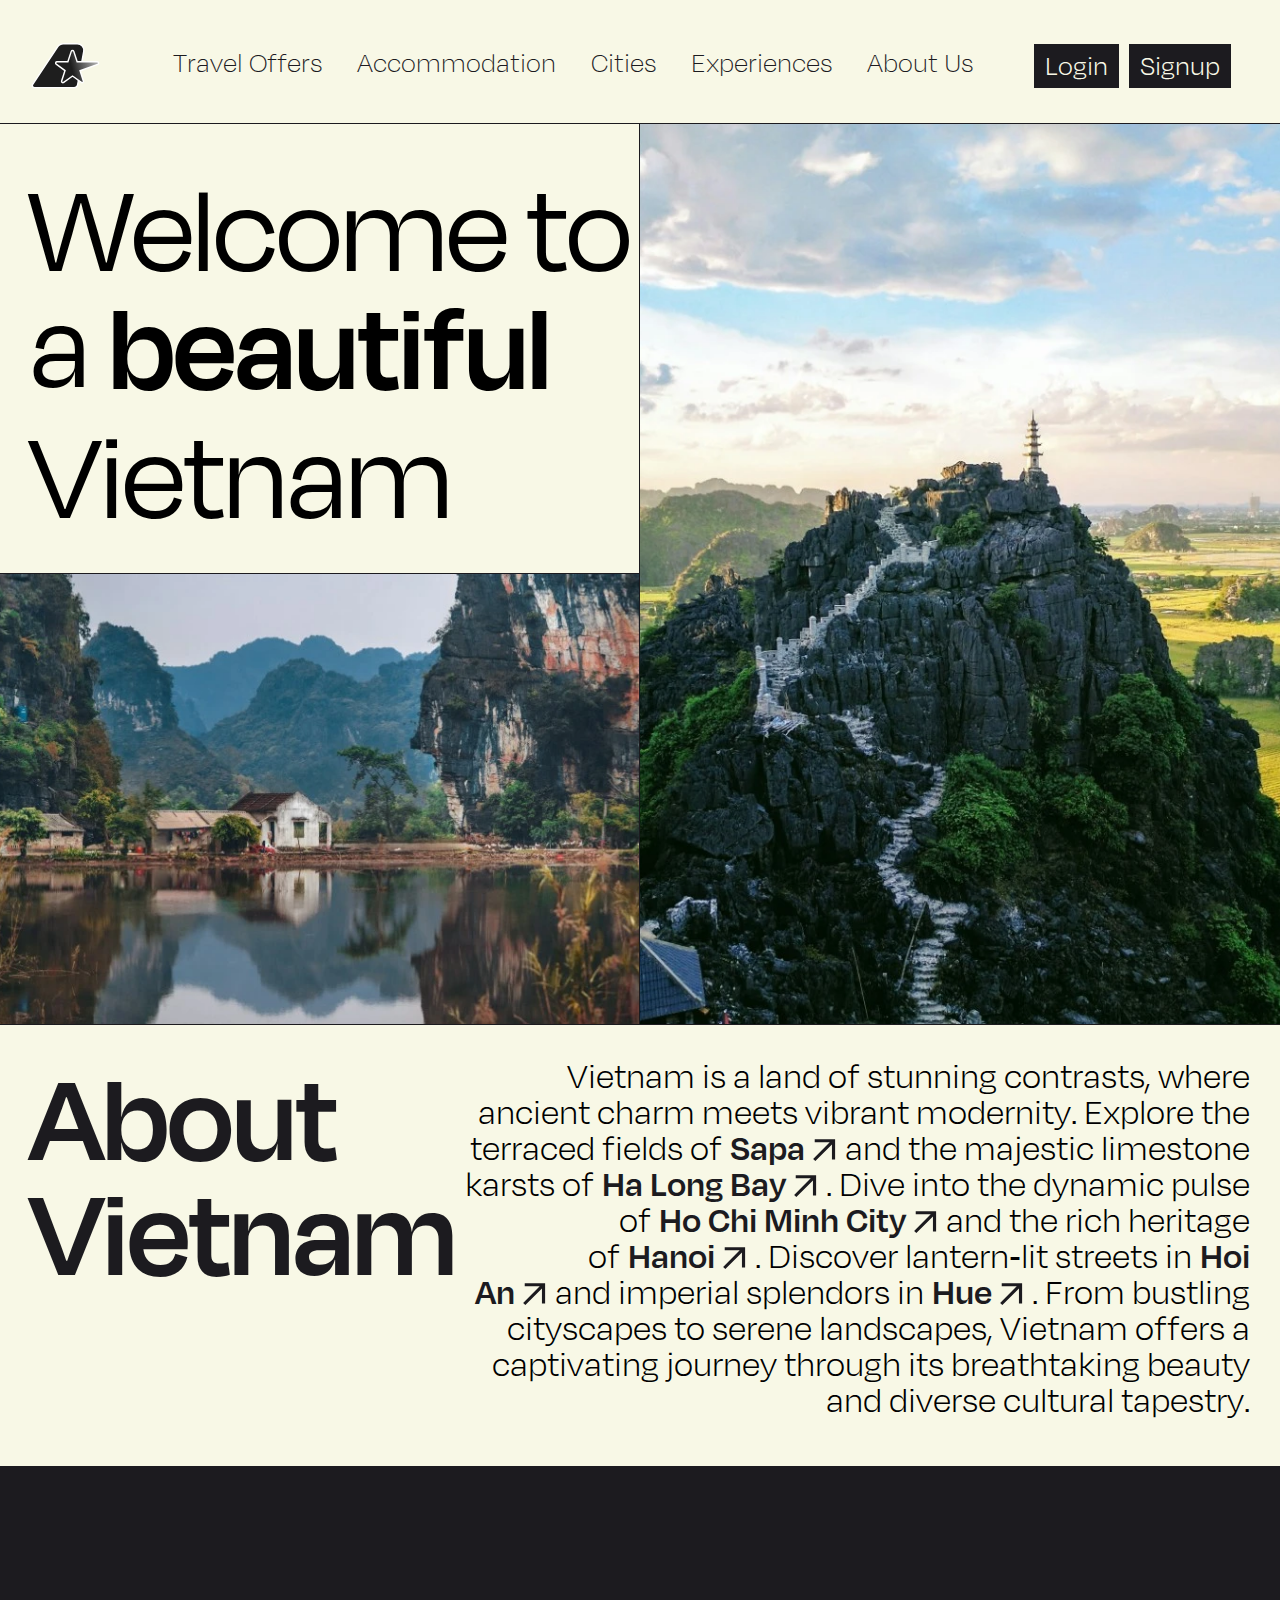
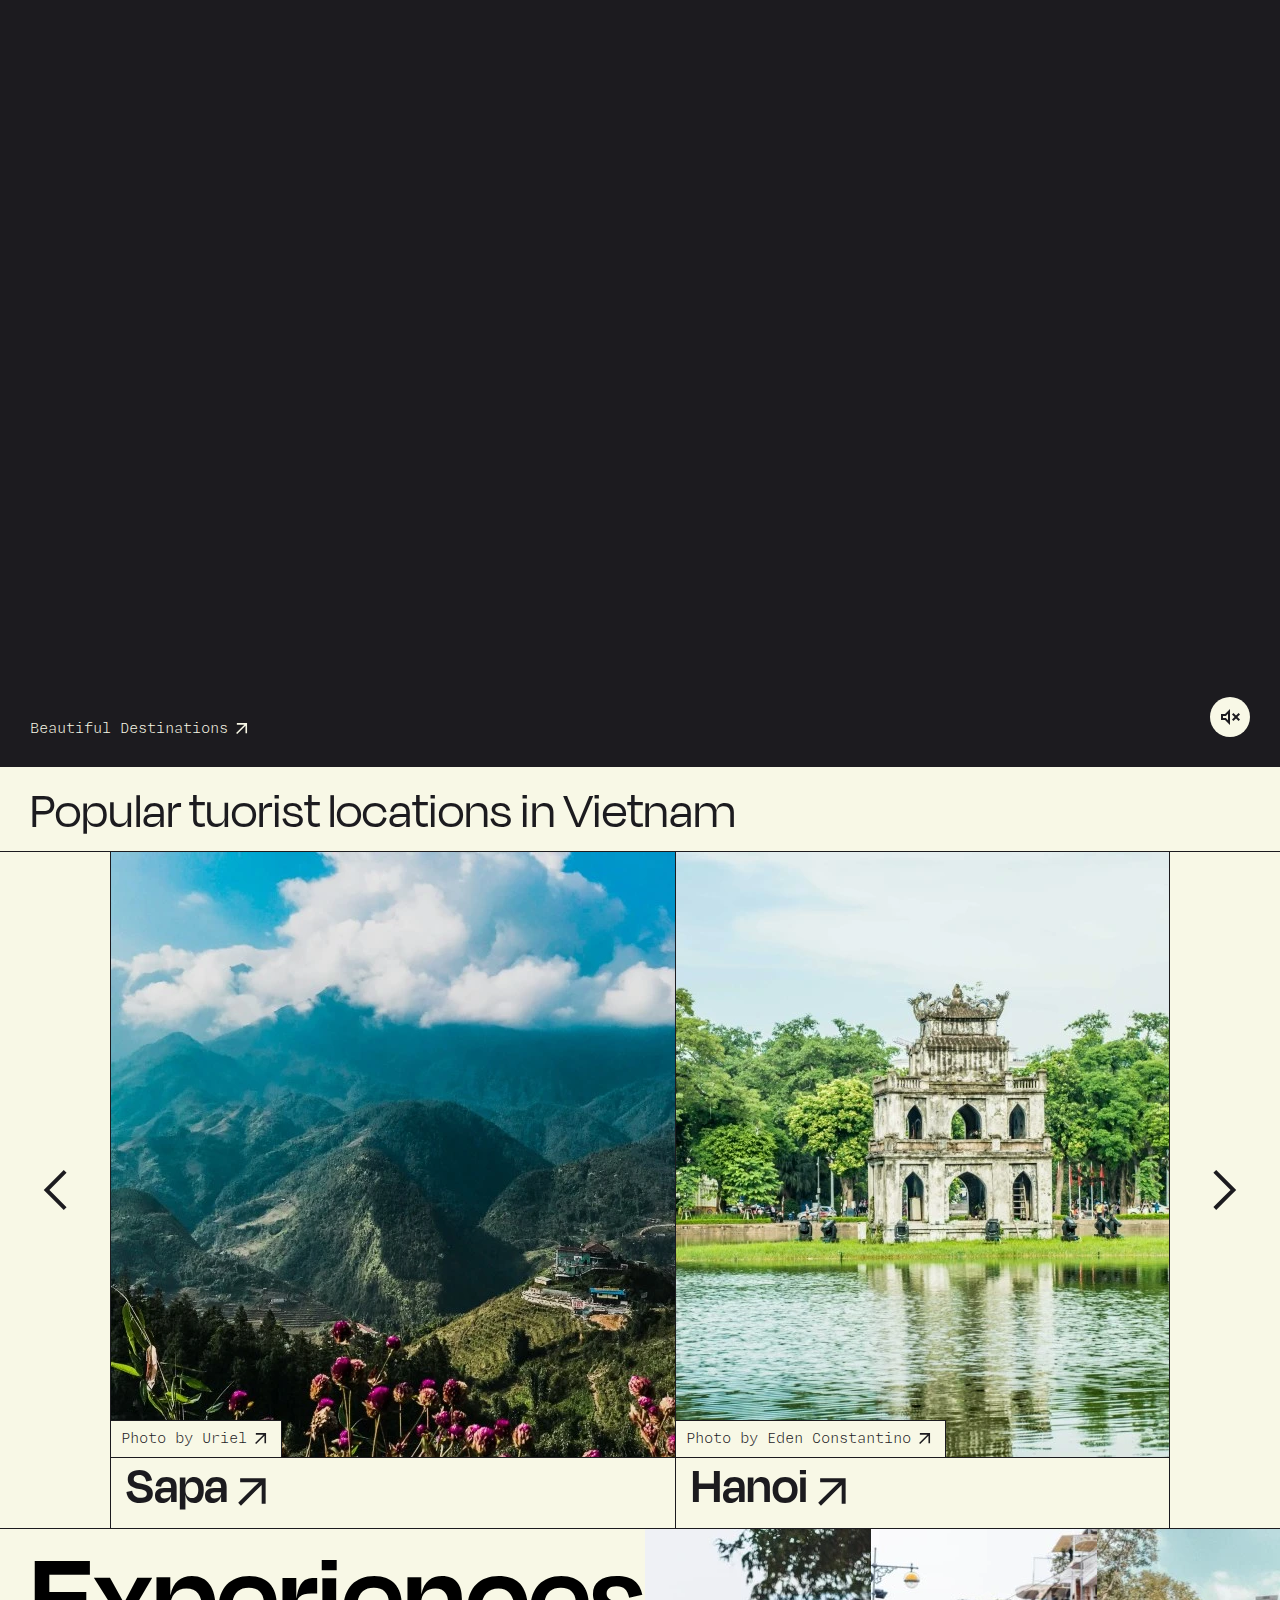
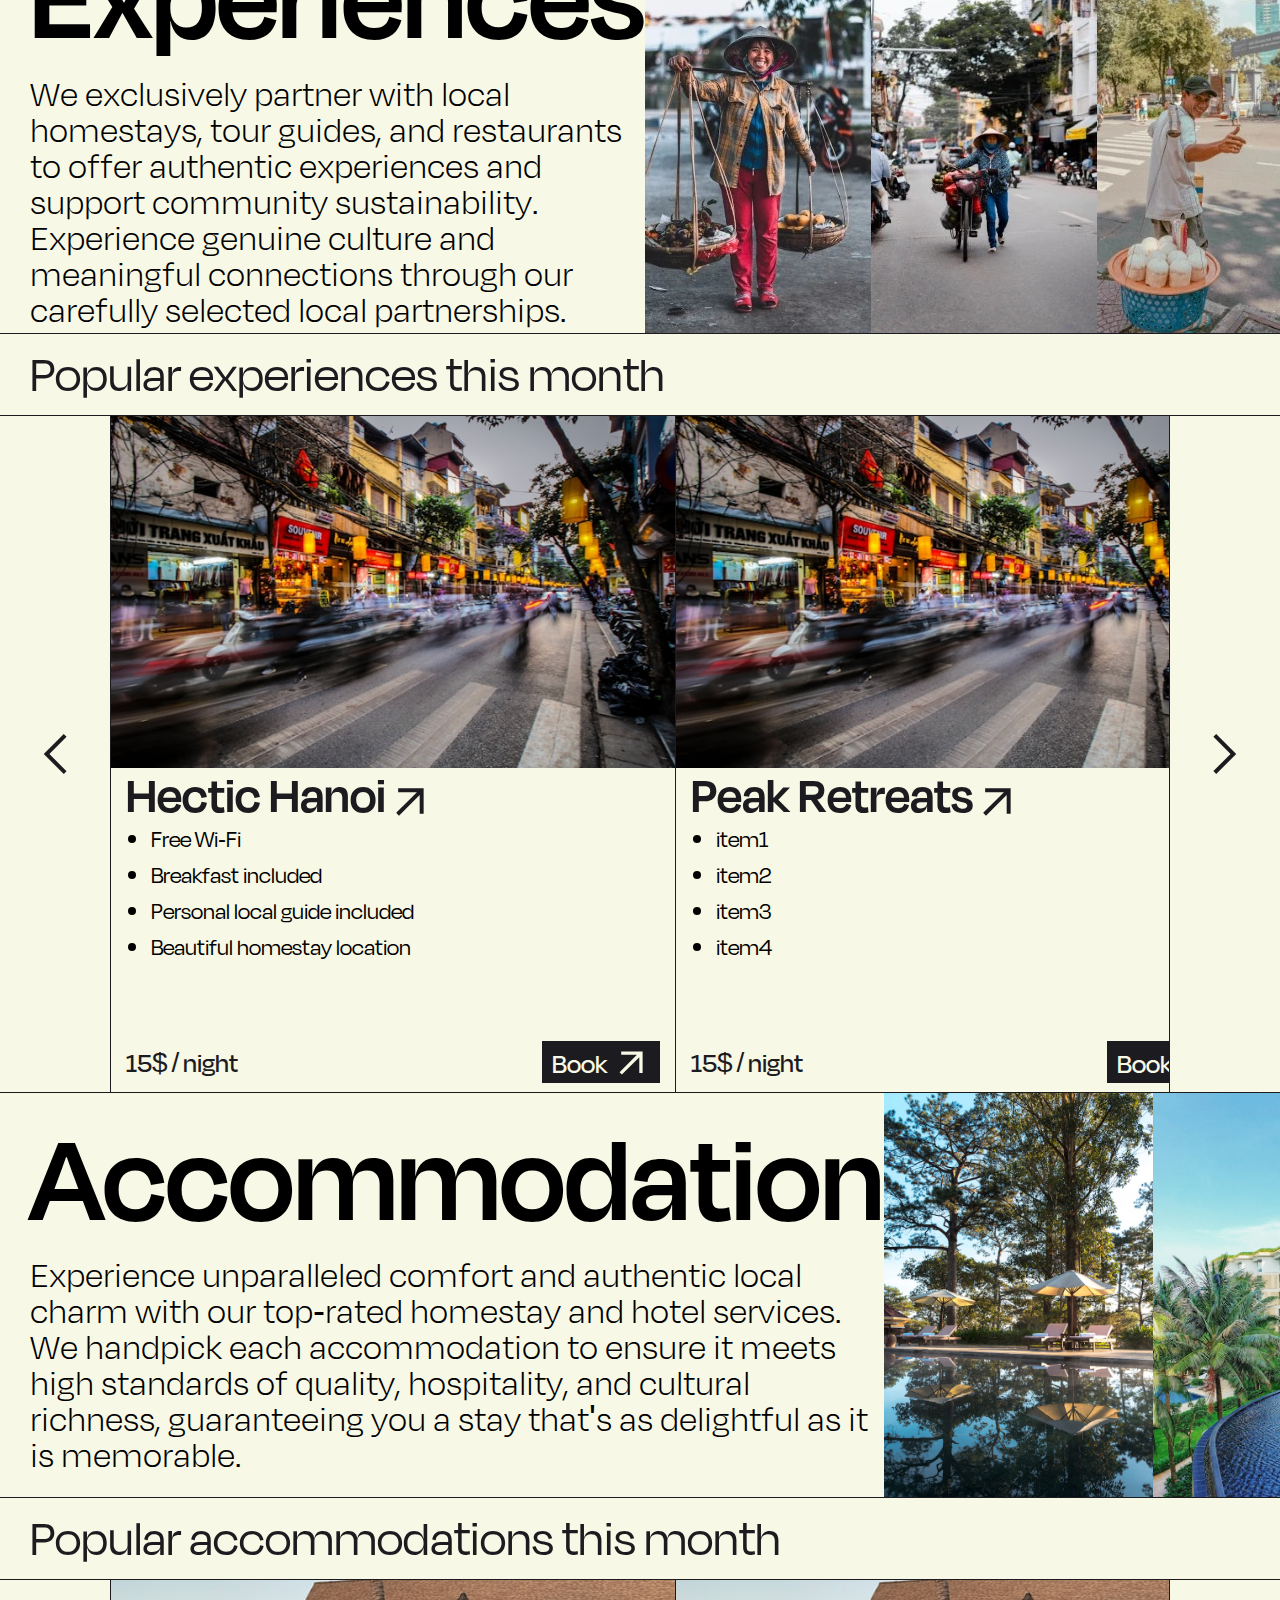
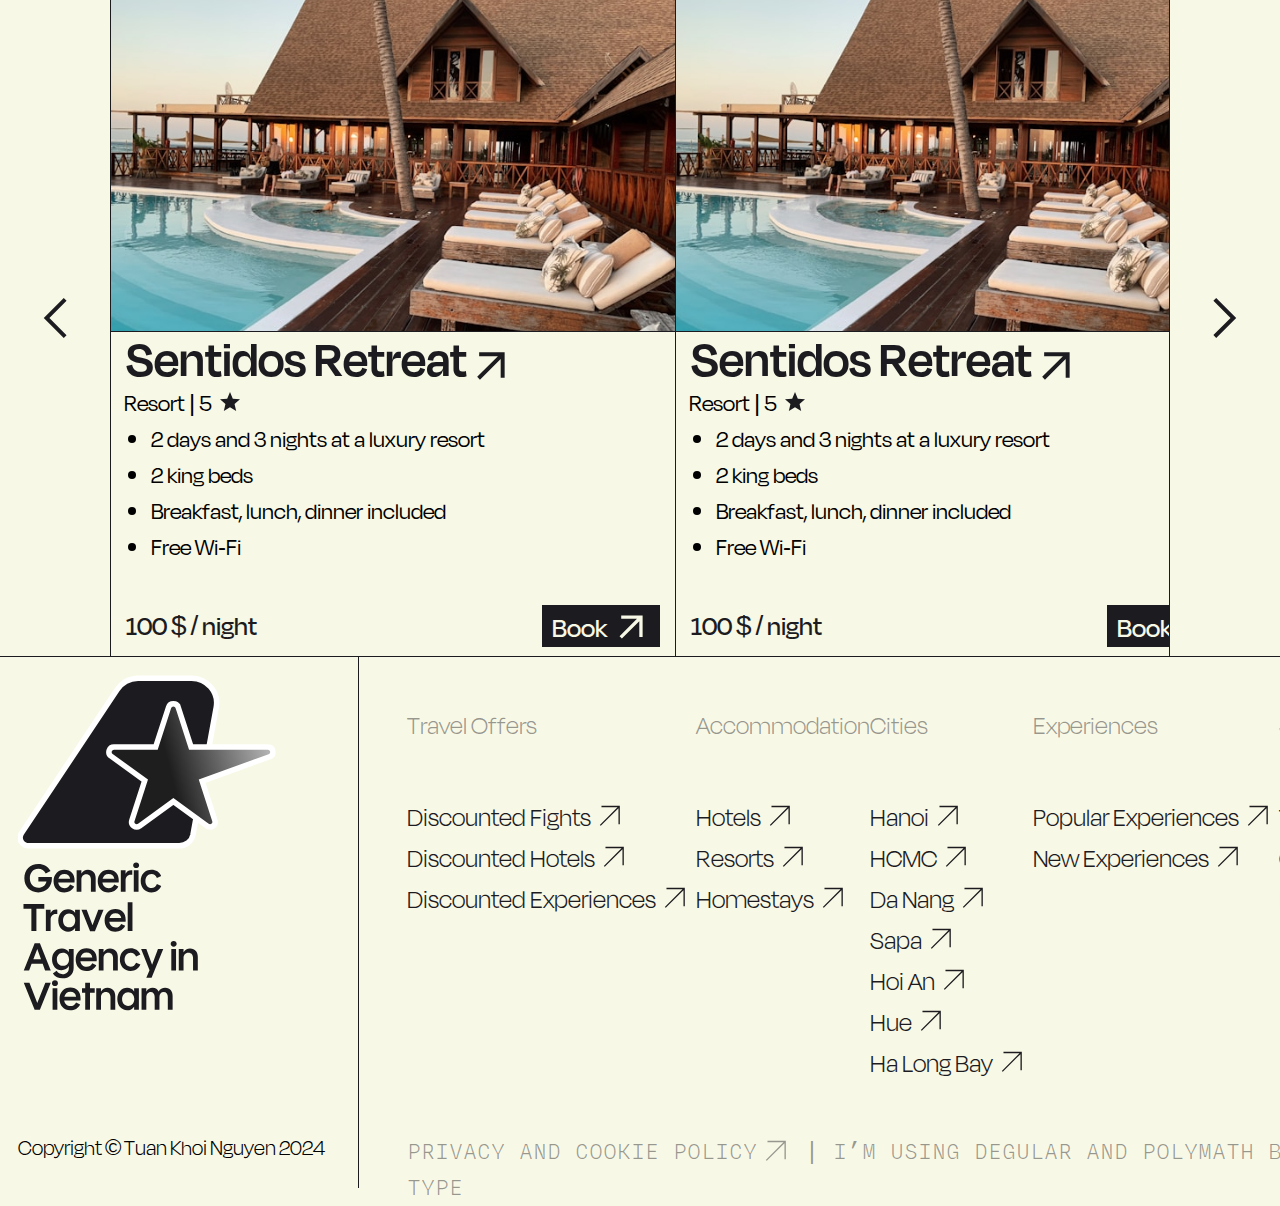
==== commit b7ece6cf: "added login and signup page" ====
--- a/index.html
+++ b/index.html
@@ -20,6 +20,7 @@
     <title>Generic Travel Agency</title>
 </head>
 <body onload="checkSignedinOrNot()">
+    <!-- <div class="sidebar"></div> -->
     <header>
         <div class="topnav">
             <a href="#">
@@ -217,7 +218,6 @@
                 <div class="site_map_chunk">
                     <p>Socials</p>
                     <div>
-                        <!-- <a href="#" class="site_map_chunk_link">Facebook</a> -->
                         <a href="https://x.com/flagz_" class="site_map_chunk_link" target="_blank">Twitter</a>
                         <a href="https://github.com/flagz404" class="site_map_chunk_link" target="_blank">Github</a>
                         <a href="#" class="site_map_chunk_link">Email</a>
--- a/CSS/frontpage.css
+++ b/CSS/frontpage.css
@@ -21,15 +21,16 @@
 }
 
 .topnav {
-  position: relative;
-  overflow: hidden;
-  padding: 30px 30px 0 30px;
+  display: flex;
+  justify-content: space-between;
+  align-items: center;
+  position: relative;
+  padding: 0 30px 0 30px;
   height: 124px;
   border-bottom: solid 1px #1c1b1f;
 }
 
 .topnav a {
-  float: left;
   color: #1c1b1f;
   text-align: center;
   text-decoration: none;
@@ -45,16 +46,11 @@
 }
 
 .topnav-centered div {
-  float: none;
-  position: absolute;
   width: 800px;
-  height: 95px;
+  height: auto;
   display: flex;
   justify-content: space-between;
   align-items: center;
-  top: 50%;
-  left: 50%;
-  transform: translate(-50%, -50%);
 }
 
 .topnav-right {
@@ -130,7 +126,6 @@
 
 .img1 {
   grid-area: 2 / 1 / 3 / 2;
-  position: relative;
   overflow: hidden;
   outline: solid 1px #1c1b1f;
 }
@@ -144,7 +139,6 @@
 
 .img2 {
   grid-area: 1 / 2 / 3 / 3;
-  position: relative;
   overflow: hidden;
   outline: solid 1px #1c1b1f;
 }
@@ -334,6 +328,13 @@
     no-repeat center center #f8f8e6;
   cursor: pointer;
   position: relative;
+  transition: 0.3s;
+}
+
+.slider_button_left:hover {
+  border-right: solid 1px #1c1b1f;
+  background: url("data:image/svg+xml;charset=UTF-8,%3csvg width='48' height='48' viewBox='0 0 48 48' fill='none' xmlns='http://www.w3.org/2000/svg'%3e%3cmask id='mask0_116_13' style='mask-type:alpha' maskUnits='userSpaceOnUse' x='0' y='0' width='48' height='48'%3e%3crect width='48' height='48' fill='%23D9D9D9'/%3e%3c/mask%3e%3cg mask='url(%23mask0_116_13)'%3e%3cpath d='M32.75 44L12.75 24L32.75 4L35.55 6.85L18.4 24L35.55 41.15L32.75 44Z' fill='%23f8f8e6'/%3e%3c/g%3e%3c/svg%3e")
+  no-repeat center center #1c1b1f;
 }
 
 .slider_button_right {
@@ -346,6 +347,13 @@
     no-repeat center center #f8f8e6;
   cursor: pointer;
   position: relative;
+  transition: 0.3s;
+}
+
+.slider_button_right:hover {
+  border-left: solid 1px #1c1b1f;
+  background: url("data:image/svg+xml;charset=UTF-8,%3csvg xmlns='http://www.w3.org/2000/svg' height='48px' viewBox='0 -960 960 960' width='48px' fill='%23f8f8e6'%3e%3cpath d='m304-82-56-57 343-343-343-343 56-57 400 400L304-82Z'/%3e%3c/svg%3e")
+  no-repeat center center #1c1b1f;
 }
 
 .slider_content {
@@ -520,12 +528,12 @@
   background-color: #1c1b1f;
   border: solid 1px #1c1b1f;
   color: #f8f8e6;
+  transition: 0.3s;
   cursor: pointer;
 }
 
 .div2 button:hover {
-  transform: translate(450ms ease-in-out);
-  border: solid 1px #f8f8e6;
+  border: solid 1px #1c1b1f;
   color: #1c1b1f;
   background-color: #f8f8e6;
   cursor: pointer;
@@ -718,3 +726,13 @@
   height: 352px;
   border-bottom: solid 1px #1c1b1f;
 }
+
+/* .sidebar {
+  height: 100vh;
+  width: 20vw;
+  position: relative;
+  background-color: #1c1b1f;
+  margin-left: 80vw;
+  margin-top: -124px;
+  margin-bottom: calc(124px - 100vh);
+} */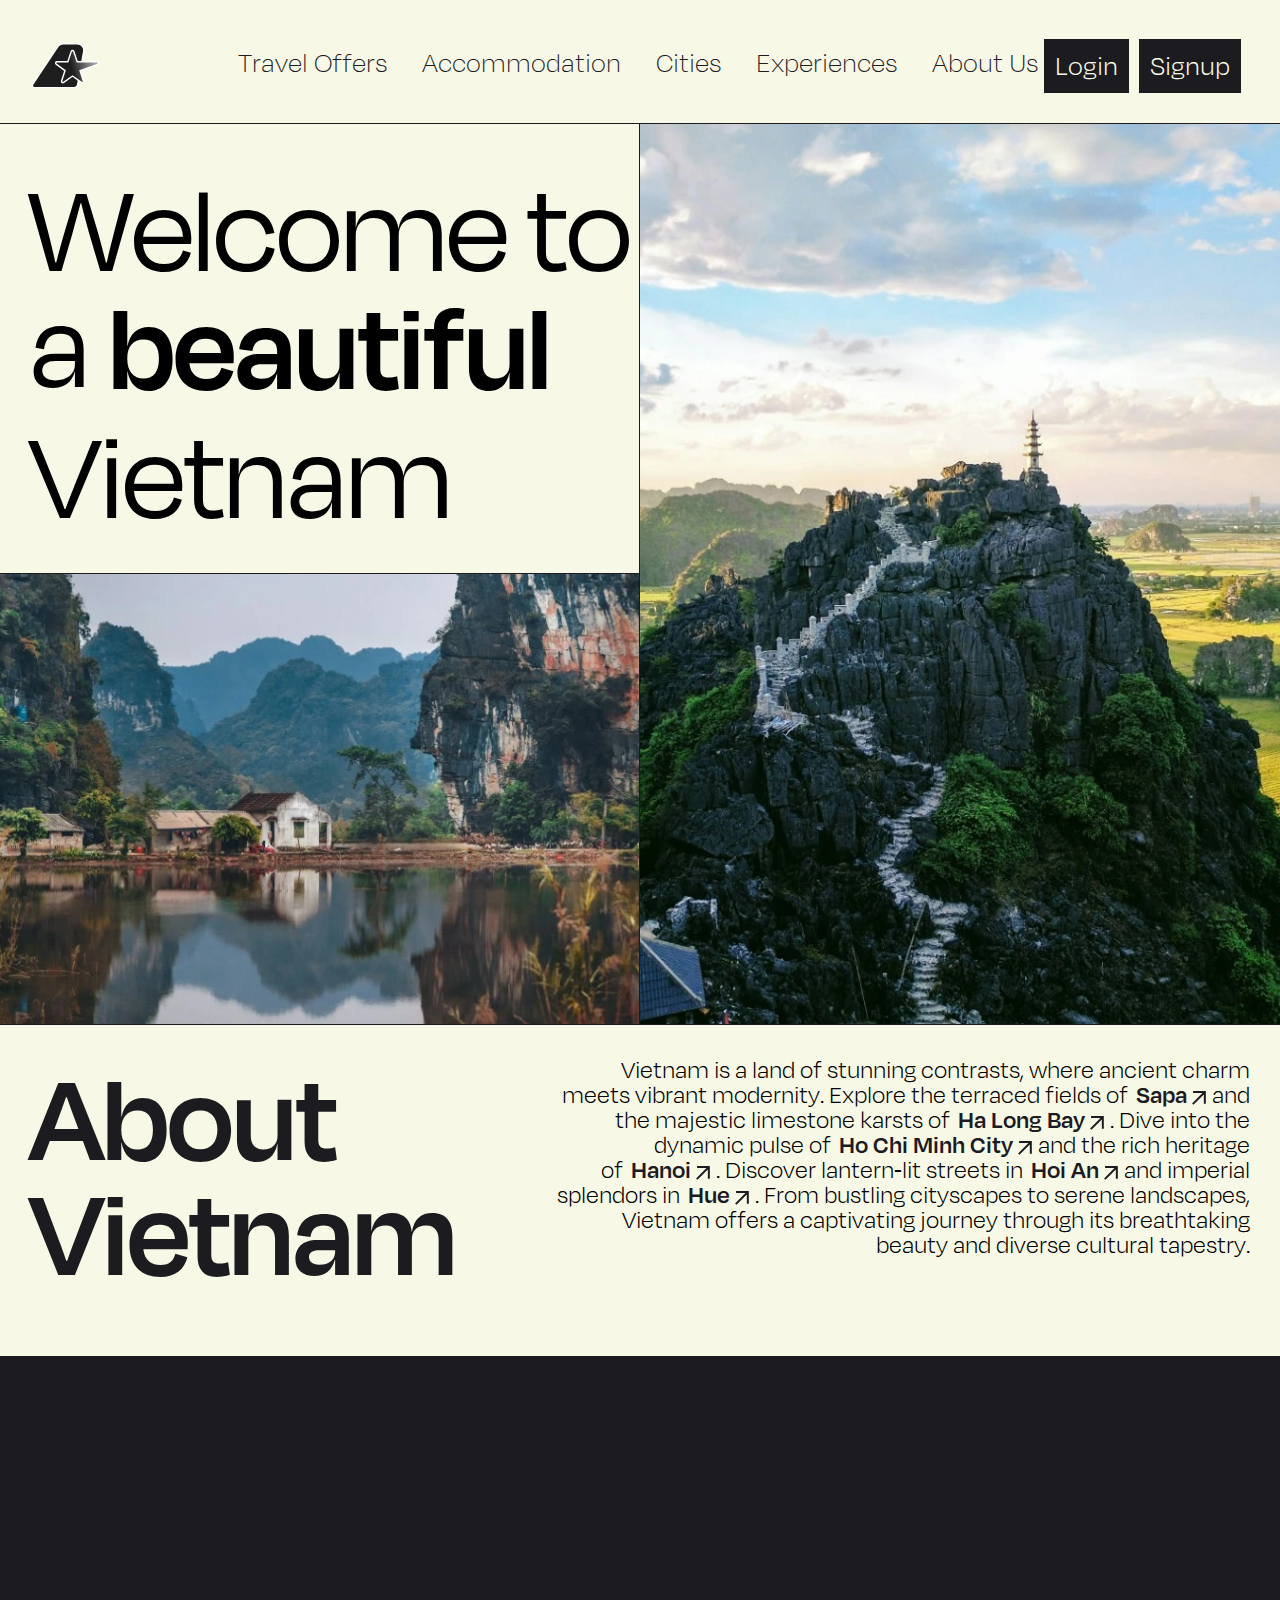
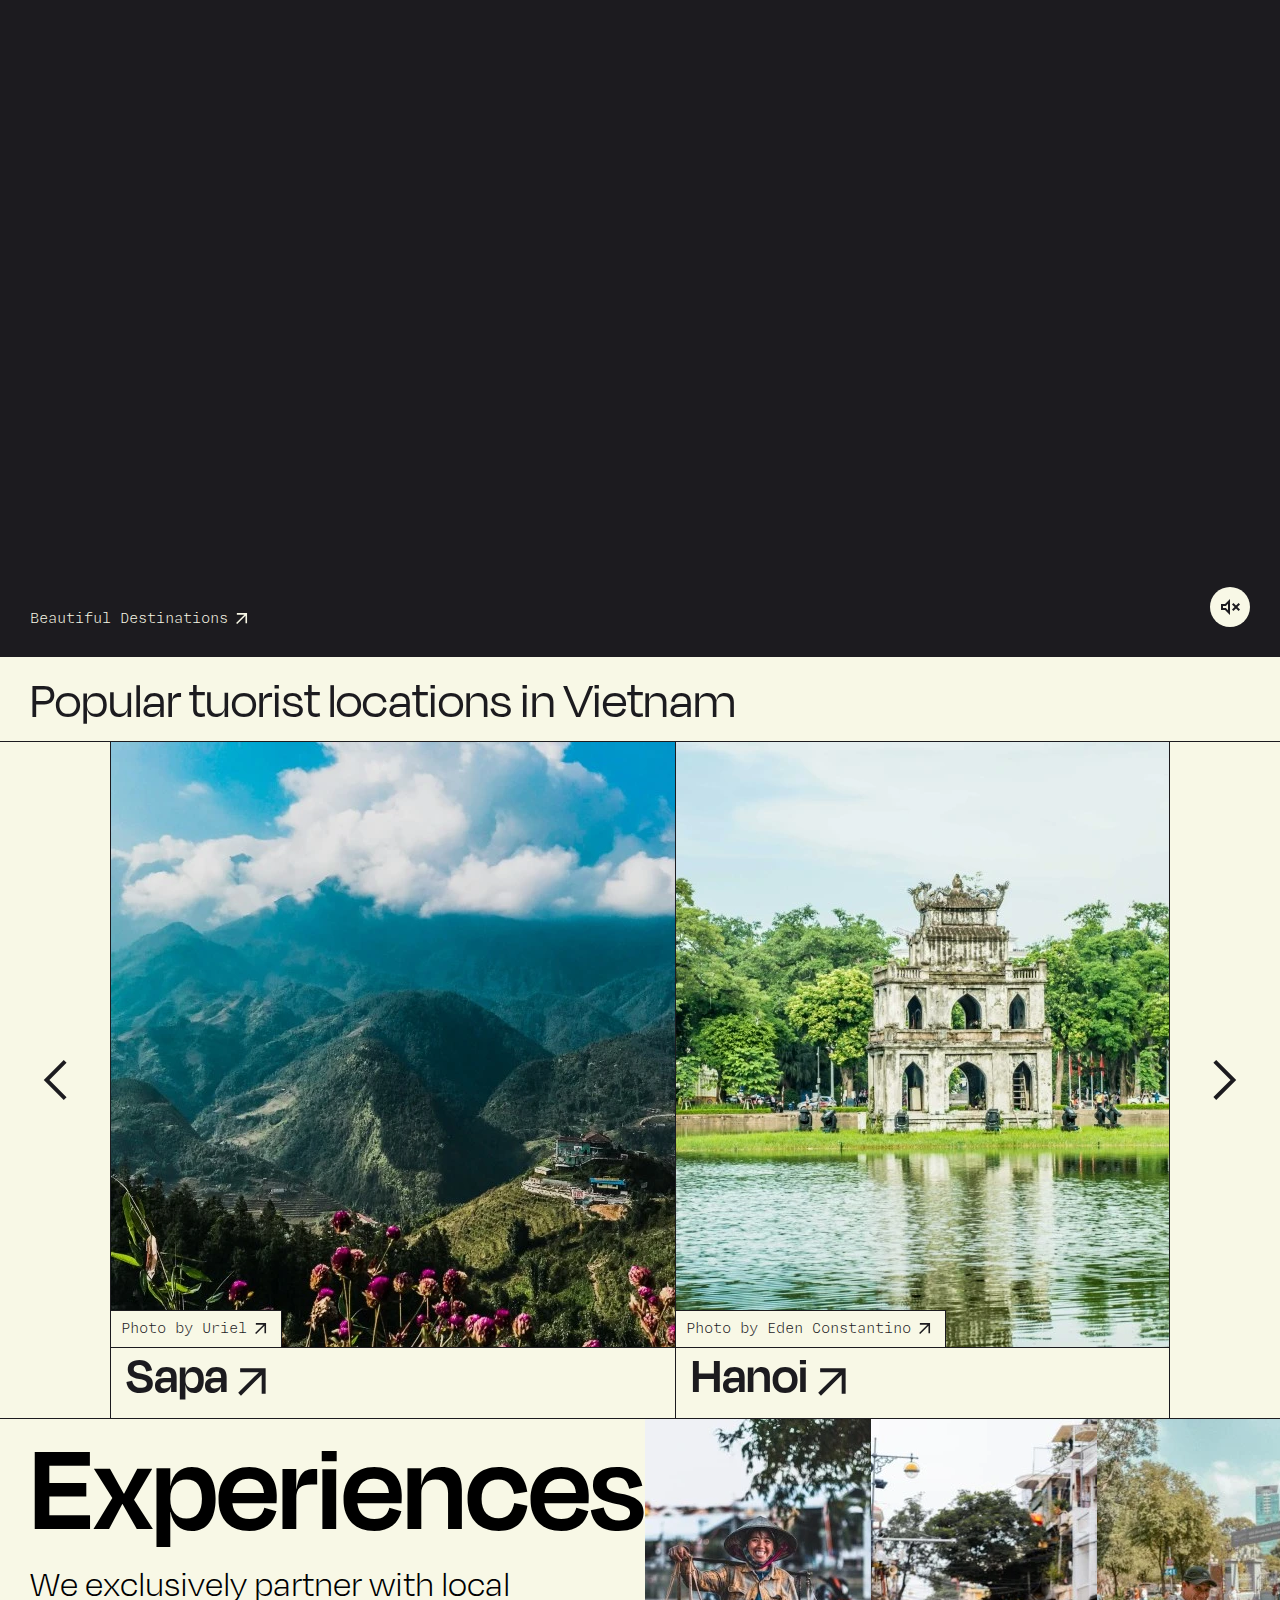
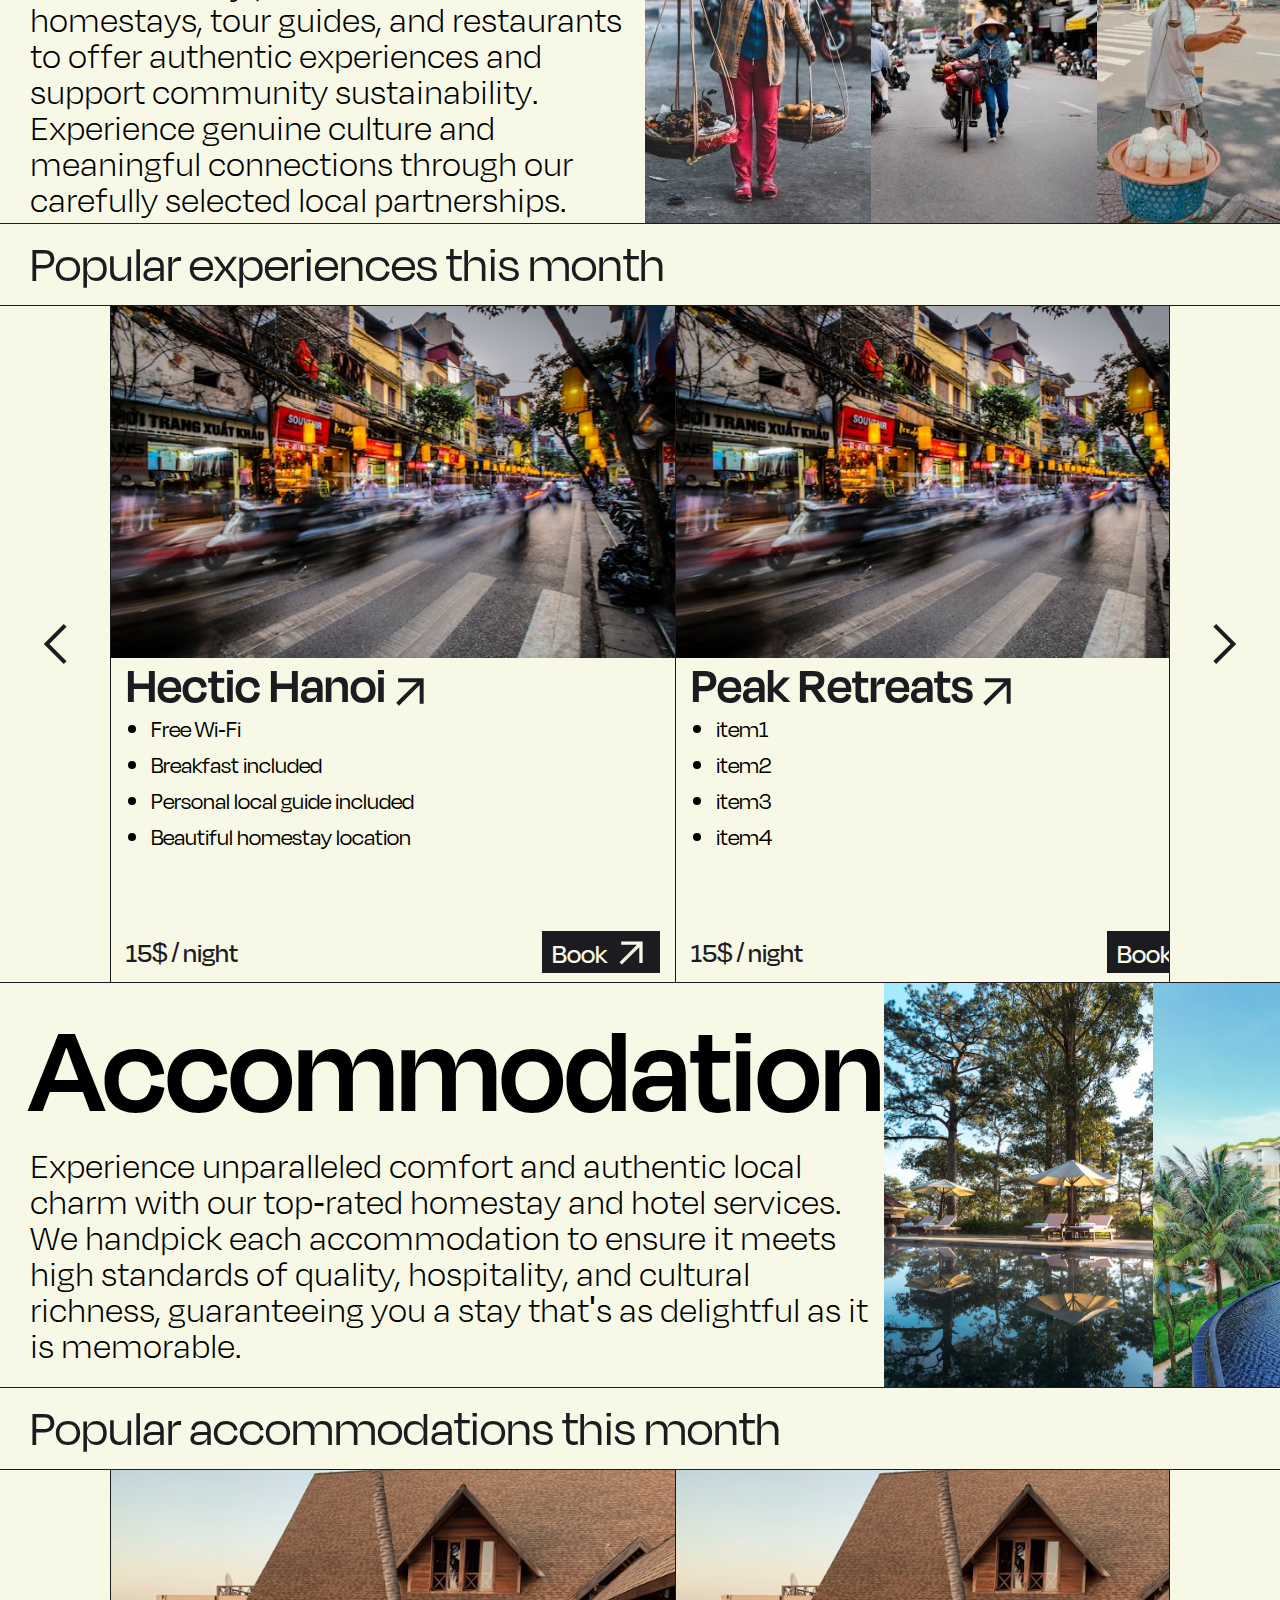
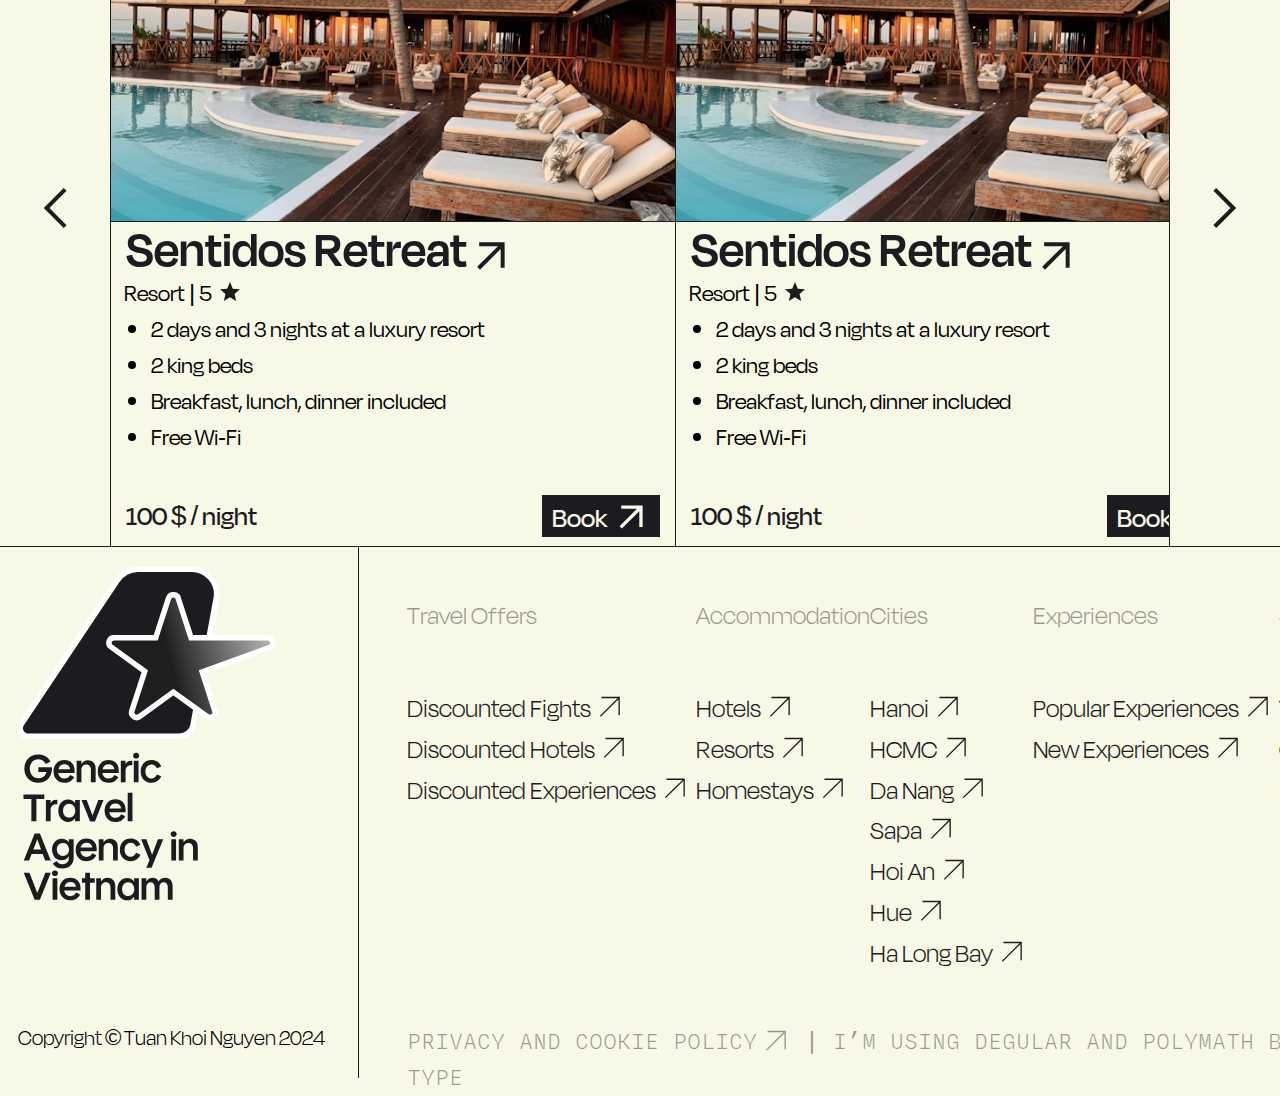
==== commit 1624395c: "added travel offers" ====
--- a/index.html
+++ b/index.html
@@ -22,9 +22,9 @@
 <body onload="checkSignedinOrNot()">
     <!-- <div class="sidebar"></div> -->
     <header>
-        <div class="topnav">
+        <div class="logo">
             <a href="#">
-                <svg width="1900" height="1247" viewBox="0 0 1900 1247" fill="none" xmlns="http://www.w3.org/2000/svg" class="logo">
+                <svg width="1900" height="1247" viewBox="0 0 1900 1247" fill="none" xmlns="http://www.w3.org/2000/svg">
                 <path d="M1433.32 231.056L1433.32 231.048L1433.32 231.04C1443.39 175.68 1430.05 125.969 1393.57 83.6533C1357.29 41.5611 1310.64 20.192 1255.05 20.192H869.926C839.075 20.192 810.01 27.8332 783.049 43.0083C756.516 57.9423 735.278 77.5276 719.87 101.843L30.8232 1135.41C24.7349 1144.55 20.8069 1154.7 20.2578 1165.68C19.7057 1176.72 22.6428 1187.17 28.0441 1196.71L28.0502 1196.72C39.7036 1217.25 59.3137 1227.02 82.7769 1227.02H1167.22C1190.7 1227.02 1212.09 1219.6 1230.77 1205.13C1249.94 1190.28 1261.87 1170.45 1266.11 1146.52C1266.11 1146.5 1266.11 1146.48 1266.12 1146.46L1433.32 231.056Z" fill="#1E1E1E" stroke="white" stroke-width="39.6161"/>
                 <path d="M1252.13 515.407L1159.3 229.71C1148.4 196.146 1100.91 196.146 1090.01 229.71L997.178 515.407L696.779 515.407C661.487 515.407 646.813 560.568 675.365 581.312L918.393 757.882L825.564 1043.58C814.659 1077.14 853.075 1105.05 881.627 1084.31L1124.65 907.74L1367.68 1084.31C1396.23 1105.05 1434.65 1077.14 1423.74 1043.58L1332.38 762.401L1817.95 586.082C1856.28 572.165 1846.29 515.407 1805.51 515.407H1252.13Z" fill="url(#paint0_linear_49_6208)" stroke="white" stroke-width="39.6161"/>
                 <defs>
@@ -35,15 +35,17 @@
                 </defs>
                 </svg>
             </a>
-            <div class="topnav-centered">
-                <div>
-                    <a href="#">Travel Offers</a>
-                    <a href="#">Accommodation</a>
-                    <a href="#">Cities</a>
-                    <a href="#">Experiences</a>
-                    <a href="#">About Us</a>
-                </div>
-            </div>
+        </div>
+        <div class="centered">
+            <div class="centered-container">
+                <a class="centered-links" href="/HTML/traveloffers.html">Travel Offers</a>
+                <a class="centered-links" href="#">Accommodation</a>
+                <a class="centered-links" href="#">Cities</a>
+                <a class="centered-links" href="#">Experiences</a>
+                <a class="centered-links" href="#">About Us</a>
+            </div>
+        </div>
+        <div class="signin-n-out">
             <div id="signedin" class="topnav-right hidden">
                 <a href="#" class="checkout">
                     <svg xmlns="http://www.w3.org/2000/svg" height="40px" viewBox="0 -960 960 960" width="40px" fill="#1C1B1F"><path d="M289.4-98.1q-27.54 0-46.68-19.35-19.13-19.35-19.13-47t19.27-46.85q19.27-19.21 46.81-19.21 27.54 0 46.8 19.35 19.27 19.35 19.27 46.99 0 27.65-19.35 46.86T289.4-98.1Zm387.69 0q-27.54 0-46.67-19.35-19.14-19.35-19.14-47t19.27-46.85q19.27-19.21 46.81-19.21 27.54 0 46.81 19.35 19.26 19.35 19.26 46.99 0 27.65-19.35 46.86-19.34 19.21-46.99 19.21ZM235.33-740.15l108.16 225.84h276.48q3.47 0 6.29-1.73t4.48-4.81l114.75-208.53q2.31-4.24.38-7.51-1.92-3.26-6.54-3.26h-504Zm-24.97-50.26h555q24.53 0 37.09 21.09 12.57 21.09.78 42.86L678.55-500.6q-9.94 16.83-25.76 26.69-15.82 9.86-34.33 9.86H324l-52.26 96.25q-2.82 4.62-.06 10 2.76 5.39 8.53 5.39h463.22v50.25H284.67q-38.52 0-56.4-28.88-17.88-28.88-.27-61.37l61.95-112.36-149.33-314.97H65.28V-870h107.49l37.59 79.59Zm133.13 276.1h283.79-283.79Z"/></svg>
@@ -51,8 +53,8 @@
                 <a href="#"><img src="./IMG/user.jpg" alt="user" class="user" style="width: 45.38px; height: 45.38px;"></a>
             </div>
             <div id="signedout" class="topnav-right">
-                <button class="login">Login</button>
-                <button class="signup">Signup</button>
+                <button class="login"><a href="/HTML/login.html">Login</a></button>
+                <button class="signup"><a href="/HTML/signup.html">Signup</a></button>
             </div>
         </div>
     </header>
@@ -101,7 +103,7 @@
         <div class="aboutvn_title"><p>About Vietnam</p></div>
         <div class="aboutvn_desc">
             <p class="desc">Vietnam is a land of stunning contrasts, where ancient charm meets vibrant modernity. Explore the terraced fields of<a href="#" id="link">Sapa</a>and the majestic limestone karsts of<a href="#" id="link">Ha Long Bay</a>. Dive into the dynamic pulse of<a href="#" id="link">Ho Chi Minh City</a>and the rich heritage of<a href="#" id="link">Hanoi</a>. Discover lantern-lit streets in<a href="#" id="link">Hoi An</a>and imperial splendors in<a href="#" id="link">Hue</a>. From bustling cityscapes to serene landscapes, Vietnam offers a captivating journey through its breathtaking beauty and diverse cultural tapestry.</p>
-        </div>       
+        </div>  
     </div>
     <div>
         <div class="video1">
--- a/CSS/frontpage.css
+++ b/CSS/frontpage.css
@@ -7,10 +7,33 @@
   background-color: #f8f8e6;
 }
 
-.logo {
+header {
+  display: grid;
+  grid-template-columns: 1fr 4fr 1fr;
+  grid-template-rows: 123px;
+  grid-column-gap: 0px;
+  grid-row-gap: 0px;
+  border-bottom: 1px solid #1c1b1f;
+  padding: 0 30px 0 30px;
+}
+
+.signin-n-out {
+  grid-area: 1 / 3 / 2 / 4;
+  display: flex;
+  justify-content: right;
+}
+
+.logo svg {
   width: 72.33px;
   height: 45.39px;
   margin: 9px 9px 0 0;
+  grid-area: 1 / 1 / 2 / 2;
+}
+
+.logo {
+  display: flex;
+  justify-content: left;
+  align-items: center;
 }
 
 .user {
@@ -20,17 +43,23 @@
   margin-left: 14px;
 }
 
-.topnav {
-  display: flex;
+.centered {
+  height: auto;
+  grid-area: 1 / 2 / 2 / 3;
+  display: flex;
+  justify-content: center;
+  align-items: center;
+}
+
+.centered-container {
+  width: 800px;
+  height: auto;
+  display: flex;
+  align-items: center;
   justify-content: space-between;
-  align-items: center;
-  position: relative;
-  padding: 0 30px 0 30px;
-  height: 124px;
-  border-bottom: solid 1px #1c1b1f;
-}
-
-.topnav a {
+}
+
+.centered-links {
   color: #1c1b1f;
   text-align: center;
   text-decoration: none;
@@ -41,16 +70,8 @@
   font-family: "degular_demo", sans-serif;
 }
 
-.topnav a:hover {
+.centered-links:hover {
   text-decoration: underline;
-}
-
-.topnav-centered div {
-  width: 800px;
-  height: auto;
-  display: flex;
-  justify-content: space-between;
-  align-items: center;
 }
 
 .topnav-right {
@@ -65,41 +86,62 @@
 }
 
 .login {
+  margin-right: 10px;
+  border: 1px solid #1c1b1f;
+  background-color: #1c1b1f;
+  cursor: pointer;
+  transition: 0.3s;
+  padding: 5.5px 10px 5.5px 10px;
+
+}
+
+.login a {
   font-family: 'degular_demo', sans-serif;
   font-weight: 500;
+  text-align: center;
+  color: #f8f8e6;
   font-size: 27.99px;
-  margin-right: 10px;
-  padding: 0 10px 0 10px;
+  text-decoration: none;
+}
+
+.login:hover {
+  color: #1c1b1f;
+  background-color: #f8f8e6;
+  border: 1px solid #1c1b1f;
+}
+
+.login a:hover {
+  color: #1c1b1f;
+  text-decoration: none;
+}
+
+.signup {
+  /* margin-right: 10px; */
+  padding: 5.5px 10px 5.5px 10px;
   text-align: center;
   border: 1px solid #1c1b1f;
-  color: #f8f8e6;
   background-color: #1c1b1f;
   cursor: pointer;
-}
-
-.login:hover {
+  transition: 0.3s;
+}
+
+.signup a {
+  font-family: 'degular_demo', sans-serif;
+  font-weight: 500;
+  color: #f8f8e6;
+  font-size: 27.99px;
+  text-decoration: none;
+}
+
+.signup:hover {
   color: #1c1b1f;
   background-color: #f8f8e6;
   border: 1px solid #1c1b1f;
 }
 
-.signup {
-  font-family: 'degular_demo', sans-serif;
-  font-weight: 500;
-  font-size: 27.99px;
-  margin-right: 10px;
-  padding: 0 10px 0 10px;
-  text-align: center;
-  border: 1px solid #1c1b1f;
-  color: #f8f8e6;
-  background-color: #1c1b1f;
-  cursor: pointer;
-}
-
-.signup:hover {
-  color: #1c1b1f;
-  background-color: #f8f8e6;
-  border: 1px solid #1c1b1f;
+.signup a:hover {
+  color: #1c1b1f;
+  text-decoration: none;
 }
 
 .intro {
@@ -187,14 +229,15 @@
 }
 
 .aboutvn {
-  padding: 33px 30px 49px 30px;
-  display: flex;
+  padding: 33px 30px 69px 30px;
+  display: flex;
+  /* align-items: flex-start; */
   justify-content: space-between;
   border-bottom: solid 1px #1c1b1f;
 }
 
 .aboutvn_title {
-  width: 431px;
+  width: 431px !important;
   height: auto;
 }
 
@@ -208,14 +251,14 @@
 }
 
 .aboutvn_desc {
-  width: 895px;
+  width: 695px !important;
   height: auto;
 }
 
 .desc {
   font-family: "degular_demo", sans-serif;
   font-weight: 300;
-  font-size: 36px;
+  font-size: 25px;
   line-height: 100%;
   text-align: right;
 }
@@ -228,12 +271,12 @@
 #link {
   font-family: "degular_demo", sans-serif;
   font-weight: 600;
-  font-size: 36px;
+  font-size: 25px;
   line-height: 100%;
   text-align: right;
-  background: url("data:image/svg+xml;charset=UTF-8,%3csvg xmlns='http://www.w3.org/2000/svg' height='40px' viewBox='0 -960 960 960' width='40px' fill='%231C1B1F'%3e%3cpath d='m248.74-237.38-53.28-53.29 398.12-398.12H233.37v-75.75h489.25v489.08H646.7v-360.05L248.74-237.38Z'/%3e%3c/svg%3e")
+  background: url("data:image/svg+xml;charset=UTF-8,%3csvg xmlns='http://www.w3.org/2000/svg' height='25px' viewBox='0 -960 960 960' width='25px' fill='%231C1B1F'%3e%3cpath d='m248.74-237.38-53.28-53.29 398.12-398.12H233.37v-75.75h489.25v489.08H646.7v-360.05L248.74-237.38Z'/%3e%3c/svg%3e")
     no-repeat right bottom;
-  padding-right: 40px;
+  padding-right: 25px;
   color: #1c1b1f;
   text-decoration: none;
   position: sticky;
